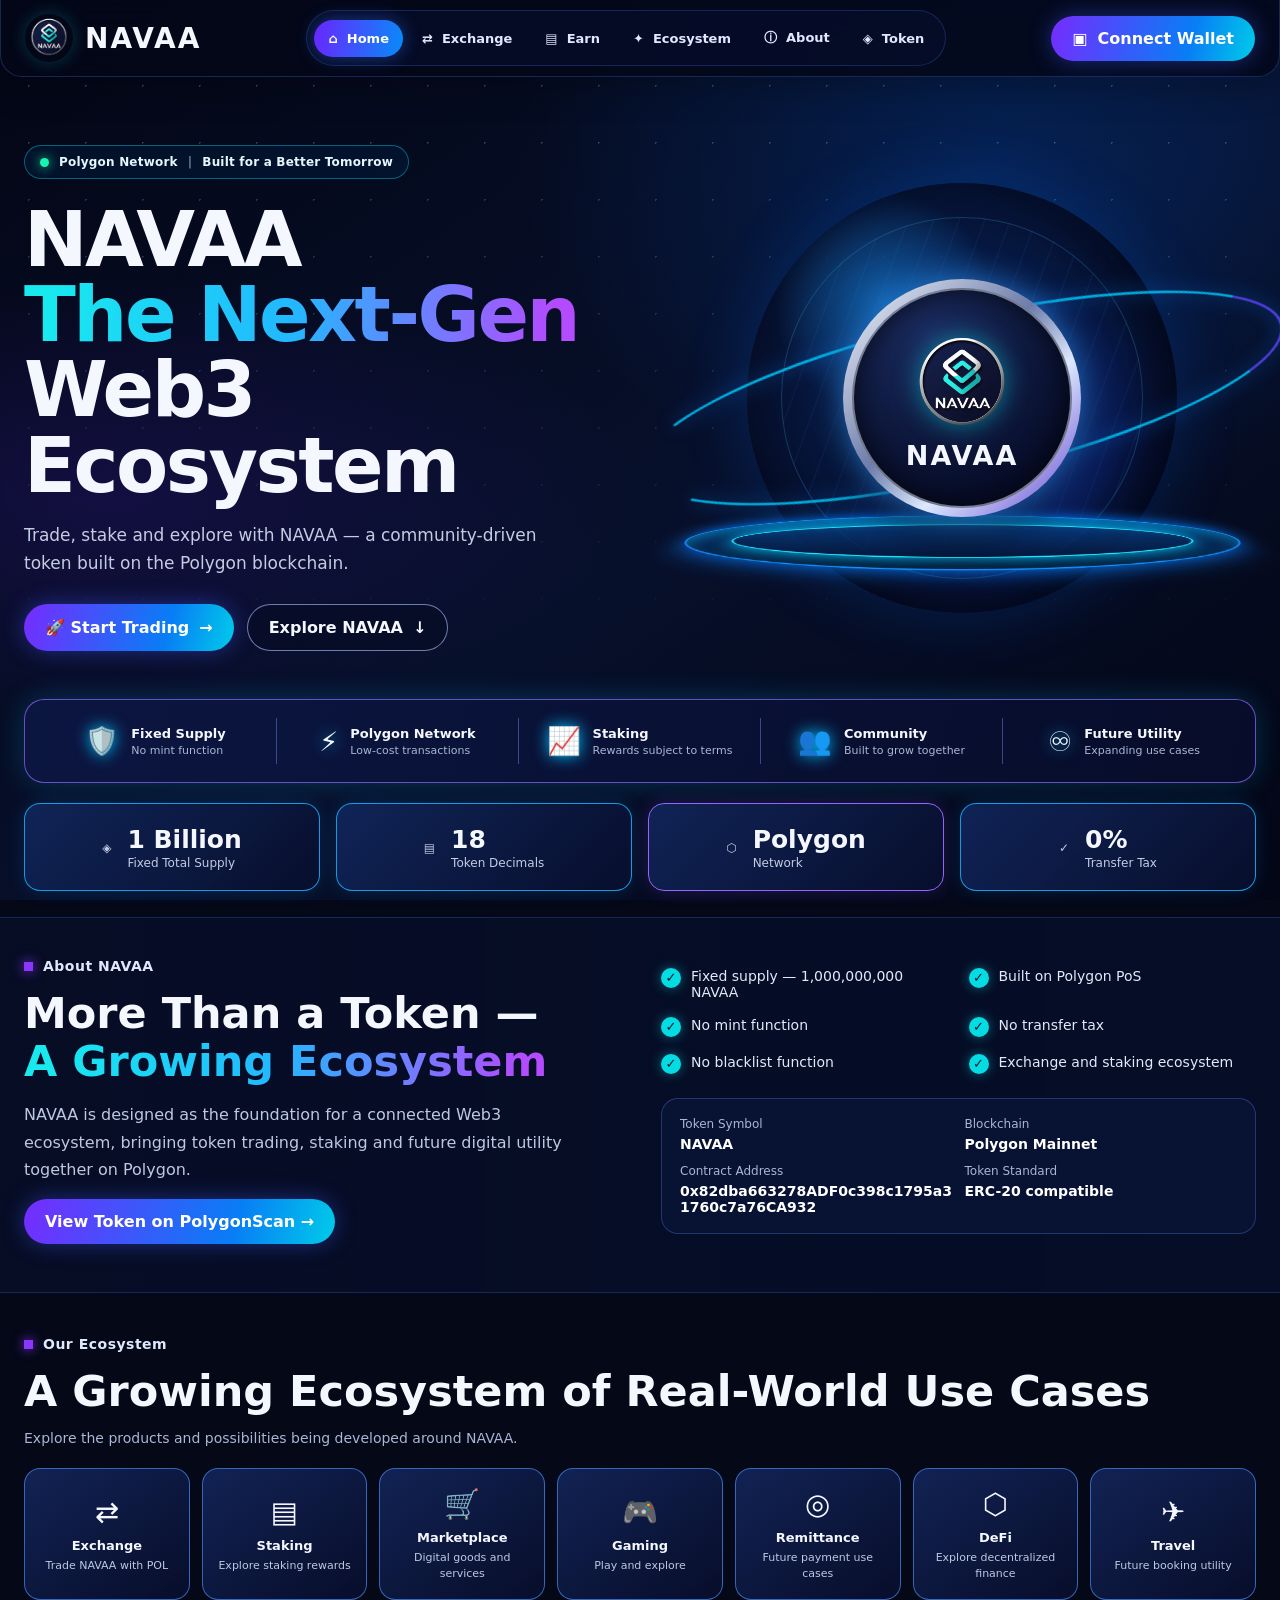
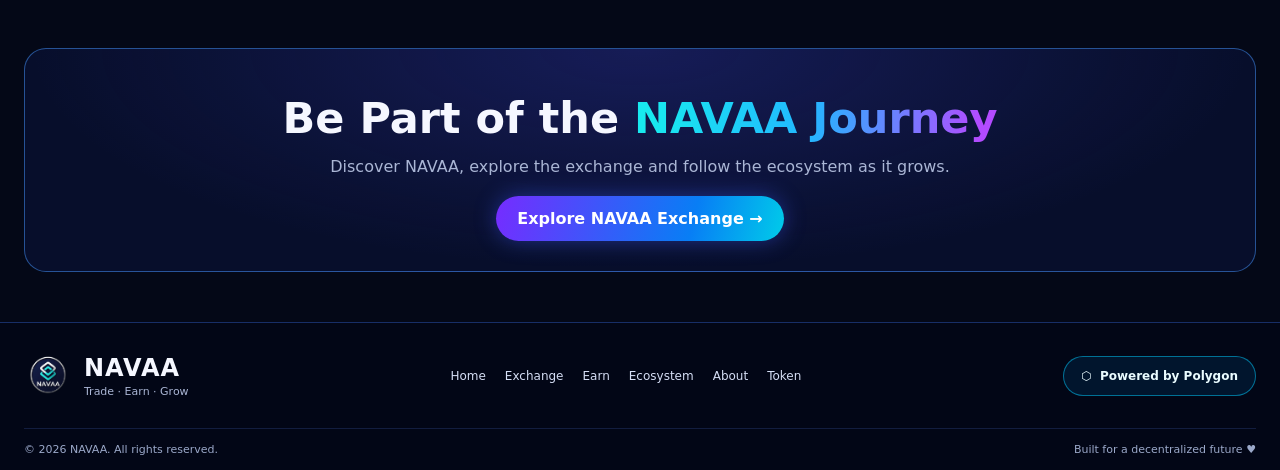
==== index.html @ 4e956c2f "index.html" ====
<!DOCTYPE html>
<html lang="en">
<head>
  <meta charset="UTF-8">
  <meta name="viewport" content="width=device-width, initial-scale=1.0">
  <meta name="theme-color" content="#05091d">
  <meta name="description" content="NAVAA — a community-driven Web3 token ecosystem on Polygon. Explore Exchange, Earn and the NAVAA ecosystem.">
  <title>NAVAA — The Next-Gen Web3 Ecosystem</title>
  <style>
    :root{
      --bg:#040817;--panel:rgba(12,20,54,.78);--panel2:rgba(12,25,65,.72);
      --cyan:#16e9ef;--blue:#168dff;--purple:#8b36ff;--text:#f5f7ff;
      --muted:#aab6d5;--line:rgba(100,139,255,.30);--glow:0 0 28px rgba(0,190,255,.22);
      --max:1240px;
    }
    *{box-sizing:border-box}
    html{scroll-behavior:smooth;scroll-padding-top:90px}
    body{margin:0;background:var(--bg);color:var(--text);font-family:Inter,ui-sans-serif,system-ui,-apple-system,Segoe UI,Roboto,Arial,sans-serif;overflow-x:hidden}
    body:before{content:"";position:fixed;inset:0;z-index:-2;background:
      radial-gradient(ellipse at 78% 18%,rgba(0,107,255,.20),transparent 34%),
      radial-gradient(ellipse at 8% 55%,rgba(102,34,255,.14),transparent 32%),
      linear-gradient(145deg,#030615,#07102b 55%,#030615)}
    body:after{content:"";position:fixed;inset:0;z-index:-1;pointer-events:none;opacity:.32;background-image:radial-gradient(#78cfff 1px,transparent 1px);background-size:57px 57px;mask-image:linear-gradient(to bottom,black,transparent 80%)}
    a{color:inherit;text-decoration:none}
    button{font:inherit}
    .container{width:min(var(--max),calc(100% - 48px));margin:auto}
    .topbar{position:sticky;top:0;z-index:50;background:rgba(4,8,25,.84);backdrop-filter:blur(18px);border:1px solid rgba(87,132,255,.25);border-top:0;border-radius:0 0 22px 22px;box-shadow:0 8px 35px rgba(0,0,0,.25)}
    .nav{height:76px;display:flex;align-items:center;justify-content:space-between;gap:22px}
    .brand{display:flex;align-items:center;gap:12px;flex-shrink:0}
    .brand img{width:48px;height:48px;object-fit:contain;border-radius:50%;box-shadow:0 0 18px rgba(22,233,239,.22)}
    .brand-name{font-size:28px;font-weight:850;letter-spacing:2px}
    .nav-links{display:flex;align-items:center;gap:5px;padding:7px;border:1px solid rgba(77,119,245,.24);border-radius:40px;background:rgba(7,14,43,.72)}
    .nav-links a{font-size:13px;font-weight:650;color:#e1e8ff;padding:11px 14px;border-radius:30px;transition:.2s;white-space:nowrap}
    .nav-links a:hover,.nav-links a.active{background:linear-gradient(100deg,#6a25ff,#078cf8);box-shadow:0 0 18px rgba(48,111,255,.45);color:white}
    .nav-cta,.primary-btn{display:inline-flex;align-items:center;justify-content:center;gap:10px;padding:13px 21px;border:0;border-radius:30px;color:white;font-weight:750;background:linear-gradient(105deg,#762cff,#087ef5 68%,#00cce9);box-shadow:0 0 22px rgba(63,91,255,.42);transition:transform .2s,filter .2s;white-space:nowrap}
    .nav-cta:hover,.primary-btn:hover{transform:translateY(-2px);filter:brightness(1.13)}
    .menu-toggle{display:none;width:44px;height:44px;border:1px solid var(--line);border-radius:13px;background:#101a40;color:white;font-size:23px}
    .hero{position:relative;min-height:580px;display:grid;grid-template-columns:1.03fr .97fr;align-items:center;gap:20px;padding:68px 0 48px}
    .hero-copy{position:relative;z-index:2}
    .eyebrow{display:inline-flex;align-items:center;gap:10px;padding:9px 15px;border:1px solid rgba(0,218,239,.42);border-radius:30px;background:rgba(3,27,57,.55);color:#e4f8ff;font-size:12px;font-weight:700;letter-spacing:.2px}
    .dot{width:9px;height:9px;border-radius:50%;background:#17f5b4;box-shadow:0 0 12px #17f5b4}
    h1{font-size:clamp(44px,6.2vw,76px);line-height:.99;letter-spacing:-2.5px;margin:23px 0 18px;font-weight:900}
    .gradient-text{background:linear-gradient(95deg,#18e9ef 5%,#22b8ff 48%,#b34bff 95%);-webkit-background-clip:text;background-clip:text;color:transparent}
    .hero-copy p{max-width:520px;color:#c4cce2;font-size:17px;line-height:1.65;margin:0 0 27px}
    .hero-actions{display:flex;gap:13px;flex-wrap:wrap}
    .secondary-btn{display:inline-flex;align-items:center;justify-content:center;gap:10px;padding:13px 21px;border:1px solid rgba(173,194,255,.62);border-radius:30px;background:rgba(6,13,35,.6);font-weight:700;transition:.2s}
    .secondary-btn:hover{border-color:var(--cyan);box-shadow:var(--glow)}
    .hero-art{height:470px;position:relative;display:grid;place-items:center;isolation:isolate}
    .planet{position:absolute;width:min(430px,90%);aspect-ratio:1;border-radius:50%;background:
      radial-gradient(circle at 32% 28%,rgba(28,156,255,.65),transparent 26%),
      radial-gradient(circle at 68% 70%,rgba(19,50,153,.95),transparent 48%),
      radial-gradient(circle at 50% 50%,#0b2d73,#07102c 70%);
      box-shadow:inset -28px -22px 65px #020616,0 0 70px rgba(0,111,255,.26);opacity:.82}
    .planet:before{content:"";position:absolute;inset:8%;border-radius:50%;border:1px solid rgba(70,182,255,.28);background:repeating-linear-gradient(110deg,transparent 0 22px,rgba(52,159,255,.08) 23px 24px)}
    .orbit{position:absolute;width:112%;height:34%;border:3px solid rgba(0,205,255,.8);border-left-color:transparent;border-right-color:rgba(95,70,255,.8);border-radius:50%;transform:rotate(-13deg);filter:drop-shadow(0 0 9px #087dff);z-index:1}
    .platform{position:absolute;bottom:43px;width:94%;height:100px;border-radius:50%;background:linear-gradient(180deg,rgba(10,95,190,.65),rgba(4,13,42,.98));border:2px solid #168cff;box-shadow:0 0 28px #087dff,inset 0 8px 22px rgba(0,221,255,.35);transform:perspective(400px) rotateX(57deg);z-index:2}
    .platform:after{content:"";position:absolute;inset:17px 8%;border:2px solid #20e7ff;border-radius:50%;box-shadow:0 0 20px #00cfff}
    .coin-wrap{position:relative;z-index:3;width:238px;aspect-ratio:1;border-radius:50%;display:grid;place-items:center;background:linear-gradient(135deg,#f7fbff,#6d7caa 45%,#dce9ff 65%,#5d3dca);padding:9px;box-shadow:0 0 32px rgba(44,150,255,.72),0 24px 45px rgba(0,0,0,.55);animation:float 5s ease-in-out infinite}
    .coin-inner{width:100%;height:100%;border-radius:50%;display:flex;flex-direction:column;align-items:center;justify-content:center;background:radial-gradient(circle at 35% 20%,#1b2c61,#070d29 75%);border:2px solid rgba(255,255,255,.42);box-shadow:inset 0 0 30px rgba(0,0,0,.65)}
    .coin-inner img{width:116px;height:116px;object-fit:contain;border-radius:50%;filter:drop-shadow(0 0 12px rgba(0,231,239,.5))}
    .coin-inner strong{font-size:27px;letter-spacing:2px;margin-top:-2px}
    @keyframes float{0%,100%{transform:translateY(0)}50%{transform:translateY(-13px)}}
    .feature-strip{display:grid;grid-template-columns:repeat(5,1fr);gap:0;padding:18px 10px;border:1px solid rgba(139,105,255,.72);border-radius:20px;background:linear-gradient(100deg,rgba(12,23,66,.95),rgba(7,13,43,.94));box-shadow:var(--glow)}
    .feature{display:flex;align-items:center;justify-content:center;gap:12px;padding:7px 12px;border-right:1px solid rgba(125,151,255,.42)}
    .feature:last-child{border:0}
    .feature-icon{font-size:27px;filter:drop-shadow(0 0 8px #00bfff)}
    .feature b{display:block;font-size:13px}.feature small{display:block;color:var(--muted);font-size:11px;margin-top:3px}
    .stats{display:grid;grid-template-columns:repeat(4,1fr);gap:16px;padding:20px 0}
    .stat{display:flex;align-items:center;justify-content:center;gap:16px;min-height:88px;border:1px solid rgba(29,175,255,.85);border-radius:16px;background:linear-gradient(135deg,rgba(17,38,91,.92),rgba(8,15,46,.94));box-shadow:0 0 18px rgba(0,145,255,.18)}
    .stat:nth-child(3){border-color:#9565ff;box-shadow:0 0 18px rgba(143,76,255,.2)}
    .stat-icon{font-size:30px}.stat strong{display:block;font-size:25px}.stat span{display:block;color:#c3cce4;font-size:12px;margin-top:2px}
    section{scroll-margin-top:92px}
    .about{margin-top:6px;padding:40px 0 48px;border-top:1px solid rgba(64,120,255,.26);border-bottom:1px solid rgba(64,120,255,.26);background:linear-gradient(90deg,rgba(8,15,43,.72),rgba(8,20,57,.48))}
    .about-grid{display:grid;grid-template-columns:1fr 1fr;gap:42px;align-items:center}
    .section-kicker{font-size:14px;font-weight:800;letter-spacing:.5px;color:#dfe8ff}
    .section-kicker:before{content:"";display:inline-block;width:9px;height:9px;background:var(--purple);margin-right:10px;box-shadow:0 0 12px var(--purple)}
    h2{font-size:clamp(29px,4vw,43px);line-height:1.12;margin:15px 0}
    .about p{color:#bdc8e2;line-height:1.7;max-width:540px}
    .checks{list-style:none;padding:0;margin:0;display:grid;grid-template-columns:1fr 1fr;gap:17px 20px}
    .checks li{font-size:14px;color:#e2e9fb;display:flex;align-items:flex-start;gap:10px}
    .check{flex:none;width:20px;height:20px;border-radius:50%;display:grid;place-items:center;background:#04dce4;color:#00172b;font-weight:900;font-size:13px;box-shadow:0 0 12px rgba(0,222,235,.45)}
    .token-card{margin-top:24px;padding:18px;border:1px solid var(--line);border-radius:17px;background:rgba(12,23,60,.62);display:grid;grid-template-columns:1fr 1fr;gap:12px}
    .token-card div{font-size:12px;color:var(--muted)}.token-card b{display:block;color:#fff;font-size:14px;margin-top:5px;overflow-wrap:anywhere}
    .ecosystem{padding:43px 0 48px}
    .ecosystem-head{margin-bottom:22px}.ecosystem-head p{margin:5px 0 0;color:var(--muted);font-size:14px}
    .eco-grid{display:grid;grid-template-columns:repeat(7,1fr);gap:12px}
    .eco-card{min-height:132px;padding:17px 10px;display:flex;flex-direction:column;align-items:center;justify-content:center;text-align:center;border:1px solid rgba(74,147,255,.65);border-radius:16px;background:linear-gradient(145deg,rgba(20,39,93,.88),rgba(8,14,43,.96));transition:.22s}
    .eco-card:hover{transform:translateY(-5px);border-color:var(--cyan);box-shadow:0 0 22px rgba(0,194,255,.2)}
    .eco-icon{font-size:29px;margin-bottom:9px}.eco-card b{font-size:13px}.eco-card small{font-size:11px;color:#bdc8e2;line-height:1.4;margin-top:5px}
    .cta-band{margin:0 auto 50px;padding:30px;border:1px solid rgba(70,151,255,.5);border-radius:22px;text-align:center;background:radial-gradient(ellipse at 50% 0,rgba(54,57,181,.32),transparent 70%),rgba(9,17,48,.82)}
    .cta-band p{color:var(--muted);margin:0 0 20px}
    footer{border-top:1px solid rgba(65,124,255,.35);background:rgba(3,7,23,.82)}
    .footer-main{min-height:105px;display:flex;align-items:center;justify-content:space-between;gap:24px;padding:20px 0}
    .footer-brand{display:flex;align-items:center;gap:12px}.footer-brand img{width:48px;height:48px;border-radius:50%}.footer-brand strong{font-size:24px;letter-spacing:1px}.footer-brand small{display:block;color:var(--muted);font-size:11px;margin-top:3px}
    .footer-links{display:flex;gap:19px;flex-wrap:wrap;color:#d5def5;font-size:12px}
    .polygon-pill{border:1px solid rgba(0,205,255,.5);border-radius:30px;padding:12px 17px;color:#eafcff;font-size:12px;font-weight:750;background:rgba(0,133,220,.12)}
    .copyright{border-top:1px solid rgba(75,110,210,.22);padding:14px 0;color:#9ba9ca;font-size:11px;display:flex;justify-content:space-between;gap:15px}
    @media(max-width:1050px){
      .nav-links a{padding:10px 9px;font-size:12px}.brand-name{font-size:24px}
      .eco-grid{grid-template-columns:repeat(4,1fr)}
      .feature{gap:8px;padding:6px}.feature b{font-size:12px}
    }
    @media(max-width:800px){
      .container{width:min(100% - 34px,var(--max))}
      .nav{height:68px}.brand img{width:43px;height:43px}.brand-name{font-size:23px}
      .menu-toggle{display:block;margin-left:auto}
      .nav-cta{padding:11px 14px;font-size:12px}
      .nav-links{display:none;position:absolute;top:76px;left:17px;right:17px;padding:10px;border-radius:18px;flex-direction:column;align-items:stretch;background:rgba(5,11,34,.98);box-shadow:0 18px 35px rgba(0,0,0,.5)}
      .nav-links.open{display:flex}.nav-links a{padding:13px 15px}
      .hero{grid-template-columns:1fr;text-align:center;padding:55px 0 30px;gap:0}
      .hero-copy p{margin-left:auto;margin-right:auto}.hero-actions{justify-content:center}
      .hero-art{height:380px;margin-top:5px}.coin-wrap{width:205px}.coin-inner img{width:100px;height:100px}
      .platform{bottom:35px}.feature-strip{grid-template-columns:repeat(2,1fr);gap:8px}
      .feature{border:0;justify-content:flex-start;padding:9px 12px}.feature:last-child{grid-column:1/-1;justify-content:center}
      .stats{grid-template-columns:repeat(2,1fr);gap:11px}.stat{min-height:78px}.stat strong{font-size:22px}
      .about-grid{grid-template-columns:1fr;gap:27px}.checks{gap:14px}
      .footer-main{flex-wrap:wrap}.footer-links{order:3;width:100%;justify-content:center}
    }
    @media(max-width:480px){
      .container{width:calc(100% - 28px)}
      .brand{gap:8px}.brand img{width:39px;height:39px}.brand-name{font-size:20px;letter-spacing:1px}
      .nav{gap:8px}.nav-cta{font-size:0;padding:11px 13px}.nav-cta span{font-size:17px}
      h1{font-size:clamp(40px,12vw,55px);letter-spacing:-1.8px;margin-top:20px}
      .hero-copy p{font-size:15px}.hero-art{height:310px}
      .planet{width:86%}.coin-wrap{width:170px;padding:7px}.coin-inner img{width:83px;height:83px}.coin-inner strong{font-size:21px}
      .platform{height:75px;bottom:28px}
      .feature-strip{padding:12px 7px}.feature-icon{font-size:23px}.feature b{font-size:11px}.feature small{font-size:10px}
      .stats{gap:9px}.stat{gap:9px;min-height:72px;padding:8px}.stat-icon{font-size:23px}.stat strong{font-size:19px}.stat span{font-size:10px}
      .about{padding:32px 0}.checks{grid-template-columns:1fr}
      .token-card{grid-template-columns:1fr}
      .eco-grid{grid-template-columns:repeat(2,1fr);gap:9px}.eco-card{min-height:120px}
      .cta-band{padding:25px 16px;margin-bottom:35px}
      .footer-main{justify-content:center;text-align:center}.footer-brand{justify-content:center;width:100%}
      .footer-links{gap:14px}.polygon-pill{margin:auto}
      .copyright{flex-direction:column;text-align:center;gap:7px}
    }
    @media(prefers-reduced-motion:reduce){*,*:before,*:after{scroll-behavior:auto!important;animation:none!important;transition:none!important}}
  </style>
</head>
<body>
<header class="topbar">
  <div class="container nav">
    <a class="brand" href="#home" aria-label="NAVAA home">
      <img src="[data-uri]" alt="NAVAA logo"><span class="brand-name">NAVAA</span>
    </a>
    <button class="menu-toggle" id="menuToggle" aria-label="Open navigation" aria-expanded="false">☰</button>
    <nav class="nav-links" id="navLinks" aria-label="Main navigation">
      <a class="active" href="#home">⌂ &nbsp;Home</a>
      <a href="https://navaa-world.github.io/Navaa_Exchange/">⇄ &nbsp;Exchange</a>
      <a href="#earn">▤ &nbsp;Earn</a>
      <a href="#ecosystem">✦ &nbsp;Ecosystem</a>
      <a href="#about">ⓘ &nbsp;About</a>
      <a href="#token">◈ &nbsp;Token</a>
    </nav>
    <a class="nav-cta" href="https://navaa-world.github.io/Navaa_Exchange/"><span>▣</span> Connect Wallet</a>
  </div>
</header>

<main>
  <section class="container hero" id="home">
    <div class="hero-copy">
      <div class="eyebrow"><span class="dot"></span> Polygon Network <span style="opacity:.5">|</span> Built for a Better Tomorrow</div>
      <h1>NAVAA<br><span class="gradient-text">The Next-Gen</span><br>Web3 Ecosystem</h1>
      <p>Trade, stake and explore with NAVAA — a community-driven token built on the Polygon blockchain.</p>
      <div class="hero-actions">
        <a class="primary-btn" href="https://navaa-world.github.io/Navaa_Exchange/">🚀 Start Trading <span>→</span></a>
        <a class="secondary-btn" href="#about">Explore NAVAA <span>↓</span></a>
      </div>
    </div>
    <div class="hero-art" aria-label="NAVAA coin illustration">
      <div class="planet"></div><div class="orbit"></div>
      <div class="coin-wrap"><div class="coin-inner"><img src="[data-uri]" alt=""><strong>NAVAA</strong></div></div>
      <div class="platform"></div>
    </div>
  </section>

  <div class="container">
    <div class="feature-strip">
      <div class="feature"><span class="feature-icon">🛡️</span><div><b>Fixed Supply</b><small>No mint function</small></div></div>
      <div class="feature"><span class="feature-icon">⚡</span><div><b>Polygon Network</b><small>Low-cost transactions</small></div></div>
      <div class="feature"><span class="feature-icon">📈</span><div><b>Staking</b><small>Rewards subject to terms</small></div></div>
      <div class="feature"><span class="feature-icon">👥</span><div><b>Community</b><small>Built to grow together</small></div></div>
      <div class="feature"><span class="feature-icon">♾️</span><div><b>Future Utility</b><small>Expanding use cases</small></div></div>
    </div>
    <div class="stats" id="token">
      <div class="stat"><span class="stat-icon">◈</span><div><strong>1 Billion</strong><span>Fixed Total Supply</span></div></div>
      <div class="stat"><span class="stat-icon">▤</span><div><strong>18</strong><span>Token Decimals</span></div></div>
      <div class="stat"><span class="stat-icon">⬡</span><div><strong>Polygon</strong><span>Network</span></div></div>
      <div class="stat"><span class="stat-icon">✓</span><div><strong>0%</strong><span>Transfer Tax</span></div></div>
    </div>
  </div>

  <section class="about" id="about">
    <div class="container about-grid">
      <div>
        <div class="section-kicker">About NAVAA</div>
        <h2>More Than a Token —<br><span class="gradient-text">A Growing Ecosystem</span></h2>
        <p>NAVAA is designed as the foundation for a connected Web3 ecosystem, bringing token trading, staking and future digital utility together on Polygon.</p>
        <a class="primary-btn" href="https://polygonscan.com/token/0x82dba663278ADF0c398c1795a31760c7a76CA932">View Token on PolygonScan →</a>
      </div>
      <div>
        <ul class="checks">
          <li><span class="check">✓</span> Fixed supply — 1,000,000,000 NAVAA</li>
          <li><span class="check">✓</span> Built on Polygon PoS</li>
          <li><span class="check">✓</span> No mint function</li>
          <li><span class="check">✓</span> No transfer tax</li>
          <li><span class="check">✓</span> No blacklist function</li>
          <li><span class="check">✓</span> Exchange and staking ecosystem</li>
        </ul>
        <div class="token-card">
          <div>Token Symbol<b>NAVAA</b></div>
          <div>Blockchain<b>Polygon Mainnet</b></div>
          <div>Contract Address<b>0x82dba663278ADF0c398c1795a31760c7a76CA932</b></div>
          <div>Token Standard<b>ERC-20 compatible</b></div>
        </div>
      </div>
    </div>
  </section>

  <section class="container ecosystem" id="ecosystem">
    <div class="ecosystem-head"><div class="section-kicker">Our Ecosystem</div><h2>A Growing Ecosystem of Real-World Use Cases</h2><p>Explore the products and possibilities being developed around NAVAA.</p></div>
    <div class="eco-grid">
      <a class="eco-card" href="https://navaa-world.github.io/Navaa_Exchange/"><span class="eco-icon">⇄</span><b>Exchange</b><small>Trade NAVAA with POL</small></a>
      <a class="eco-card" id="earn" href="https://navaa-world.github.io/Navaa_Exchange/"><span class="eco-icon">▤</span><b>Staking</b><small>Explore staking rewards</small></a>
      <div class="eco-card"><span class="eco-icon">🛒</span><b>Marketplace</b><small>Digital goods and services</small></div>
      <div class="eco-card"><span class="eco-icon">🎮</span><b>Gaming</b><small>Play and explore</small></div>
      <div class="eco-card"><span class="eco-icon">◎</span><b>Remittance</b><small>Future payment use cases</small></div>
      <div class="eco-card"><span class="eco-icon">⬡</span><b>DeFi</b><small>Explore decentralized finance</small></div>
      <div class="eco-card"><span class="eco-icon">✈</span><b>Travel</b><small>Future booking utility</small></div>
    </div>
  </section>

  <section class="container cta-band">
    <h2>Be Part of the <span class="gradient-text">NAVAA Journey</span></h2>
    <p>Discover NAVAA, explore the exchange and follow the ecosystem as it grows.</p>
    <a class="primary-btn" href="https://navaa-world.github.io/Navaa_Exchange/">Explore NAVAA Exchange →</a>
  </section>
</main>

<footer>
  <div class="container footer-main">
    <a class="footer-brand" href="#home"><img src="[data-uri]" alt="NAVAA"><span><strong>NAVAA</strong><small>Trade · Earn · Grow</small></span></a>
    <nav class="footer-links" aria-label="Footer navigation">
      <a href="#home">Home</a><a href="https://navaa-world.github.io/Navaa_Exchange/">Exchange</a><a href="#earn">Earn</a><a href="#ecosystem">Ecosystem</a><a href="#about">About</a><a href="#token">Token</a>
    </nav>
    <div class="polygon-pill">⬡ &nbsp;Powered by Polygon</div>
  </div>
  <div class="container copyright"><span>© 2026 NAVAA. All rights reserved.</span><span>Built for a decentralized future ♥</span></div>
</footer>
<script>
  const toggle = document.getElementById('menuToggle');
  const links = document.getElementById('navLinks');
  toggle.addEventListener('click', () => {
    const open = links.classList.toggle('open');
    toggle.setAttribute('aria-expanded', String(open));
    toggle.setAttribute('aria-label', open ? 'Close navigation' : 'Open navigation');
    toggle.textContent = open ? '✕' : '☰';
  });
  links.querySelectorAll('a').forEach(link => link.addEventListener('click', () => {
    links.classList.remove('open');
    toggle.setAttribute('aria-expanded','false');
    toggle.setAttribute('aria-label','Open navigation');
    toggle.textContent='☰';
  }));
</script>
</body>
</html>
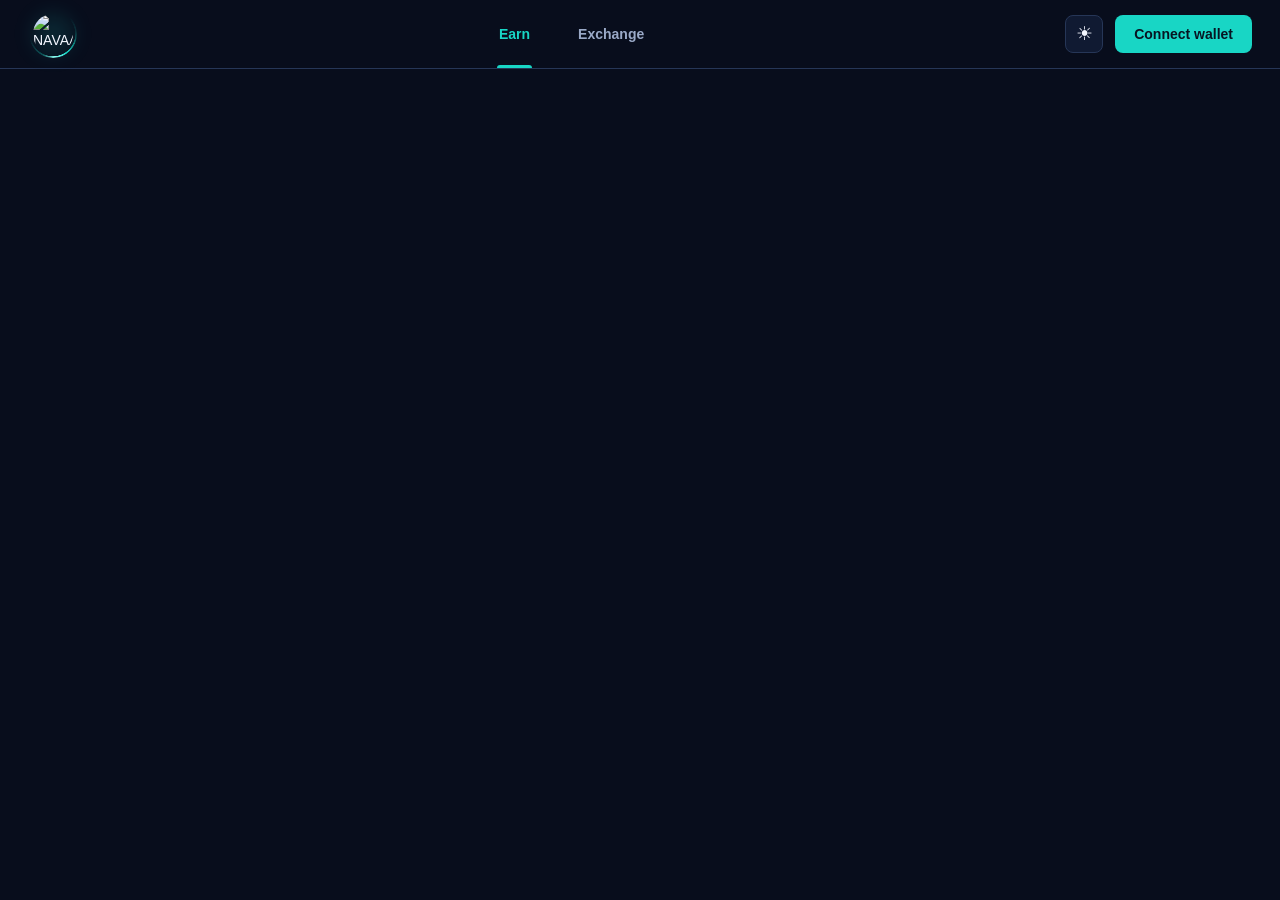
==== commit 0dfd2a4c: "index.html" ====
--- a/index.html
+++ b/index.html
@@ -1,267 +1,839 @@
-<!DOCTYPE html>
+<!doctype html>
 <html lang="en">
 <head>
-  <meta charset="UTF-8">
-  <meta name="viewport" content="width=device-width, initial-scale=1.0">
-  <meta name="theme-color" content="#05091d">
-  <meta name="description" content="NAVAA — a community-driven Web3 token ecosystem on Polygon. Explore Exchange, Earn and the NAVAA ecosystem.">
-  <title>NAVAA — The Next-Gen Web3 Ecosystem</title>
-  <style>
-    :root{
-      --bg:#040817;--panel:rgba(12,20,54,.78);--panel2:rgba(12,25,65,.72);
-      --cyan:#16e9ef;--blue:#168dff;--purple:#8b36ff;--text:#f5f7ff;
-      --muted:#aab6d5;--line:rgba(100,139,255,.30);--glow:0 0 28px rgba(0,190,255,.22);
-      --max:1240px;
-    }
-    *{box-sizing:border-box}
-    html{scroll-behavior:smooth;scroll-padding-top:90px}
-    body{margin:0;background:var(--bg);color:var(--text);font-family:Inter,ui-sans-serif,system-ui,-apple-system,Segoe UI,Roboto,Arial,sans-serif;overflow-x:hidden}
-    body:before{content:"";position:fixed;inset:0;z-index:-2;background:
-      radial-gradient(ellipse at 78% 18%,rgba(0,107,255,.20),transparent 34%),
-      radial-gradient(ellipse at 8% 55%,rgba(102,34,255,.14),transparent 32%),
-      linear-gradient(145deg,#030615,#07102b 55%,#030615)}
-    body:after{content:"";position:fixed;inset:0;z-index:-1;pointer-events:none;opacity:.32;background-image:radial-gradient(#78cfff 1px,transparent 1px);background-size:57px 57px;mask-image:linear-gradient(to bottom,black,transparent 80%)}
-    a{color:inherit;text-decoration:none}
-    button{font:inherit}
-    .container{width:min(var(--max),calc(100% - 48px));margin:auto}
-    .topbar{position:sticky;top:0;z-index:50;background:rgba(4,8,25,.84);backdrop-filter:blur(18px);border:1px solid rgba(87,132,255,.25);border-top:0;border-radius:0 0 22px 22px;box-shadow:0 8px 35px rgba(0,0,0,.25)}
-    .nav{height:76px;display:flex;align-items:center;justify-content:space-between;gap:22px}
-    .brand{display:flex;align-items:center;gap:12px;flex-shrink:0}
-    .brand img{width:48px;height:48px;object-fit:contain;border-radius:50%;box-shadow:0 0 18px rgba(22,233,239,.22)}
-    .brand-name{font-size:28px;font-weight:850;letter-spacing:2px}
-    .nav-links{display:flex;align-items:center;gap:5px;padding:7px;border:1px solid rgba(77,119,245,.24);border-radius:40px;background:rgba(7,14,43,.72)}
-    .nav-links a{font-size:13px;font-weight:650;color:#e1e8ff;padding:11px 14px;border-radius:30px;transition:.2s;white-space:nowrap}
-    .nav-links a:hover,.nav-links a.active{background:linear-gradient(100deg,#6a25ff,#078cf8);box-shadow:0 0 18px rgba(48,111,255,.45);color:white}
-    .nav-cta,.primary-btn{display:inline-flex;align-items:center;justify-content:center;gap:10px;padding:13px 21px;border:0;border-radius:30px;color:white;font-weight:750;background:linear-gradient(105deg,#762cff,#087ef5 68%,#00cce9);box-shadow:0 0 22px rgba(63,91,255,.42);transition:transform .2s,filter .2s;white-space:nowrap}
-    .nav-cta:hover,.primary-btn:hover{transform:translateY(-2px);filter:brightness(1.13)}
-    .menu-toggle{display:none;width:44px;height:44px;border:1px solid var(--line);border-radius:13px;background:#101a40;color:white;font-size:23px}
-    .hero{position:relative;min-height:580px;display:grid;grid-template-columns:1.03fr .97fr;align-items:center;gap:20px;padding:68px 0 48px}
-    .hero-copy{position:relative;z-index:2}
-    .eyebrow{display:inline-flex;align-items:center;gap:10px;padding:9px 15px;border:1px solid rgba(0,218,239,.42);border-radius:30px;background:rgba(3,27,57,.55);color:#e4f8ff;font-size:12px;font-weight:700;letter-spacing:.2px}
-    .dot{width:9px;height:9px;border-radius:50%;background:#17f5b4;box-shadow:0 0 12px #17f5b4}
-    h1{font-size:clamp(44px,6.2vw,76px);line-height:.99;letter-spacing:-2.5px;margin:23px 0 18px;font-weight:900}
-    .gradient-text{background:linear-gradient(95deg,#18e9ef 5%,#22b8ff 48%,#b34bff 95%);-webkit-background-clip:text;background-clip:text;color:transparent}
-    .hero-copy p{max-width:520px;color:#c4cce2;font-size:17px;line-height:1.65;margin:0 0 27px}
-    .hero-actions{display:flex;gap:13px;flex-wrap:wrap}
-    .secondary-btn{display:inline-flex;align-items:center;justify-content:center;gap:10px;padding:13px 21px;border:1px solid rgba(173,194,255,.62);border-radius:30px;background:rgba(6,13,35,.6);font-weight:700;transition:.2s}
-    .secondary-btn:hover{border-color:var(--cyan);box-shadow:var(--glow)}
-    .hero-art{height:470px;position:relative;display:grid;place-items:center;isolation:isolate}
-    .planet{position:absolute;width:min(430px,90%);aspect-ratio:1;border-radius:50%;background:
-      radial-gradient(circle at 32% 28%,rgba(28,156,255,.65),transparent 26%),
-      radial-gradient(circle at 68% 70%,rgba(19,50,153,.95),transparent 48%),
-      radial-gradient(circle at 50% 50%,#0b2d73,#07102c 70%);
-      box-shadow:inset -28px -22px 65px #020616,0 0 70px rgba(0,111,255,.26);opacity:.82}
-    .planet:before{content:"";position:absolute;inset:8%;border-radius:50%;border:1px solid rgba(70,182,255,.28);background:repeating-linear-gradient(110deg,transparent 0 22px,rgba(52,159,255,.08) 23px 24px)}
-    .orbit{position:absolute;width:112%;height:34%;border:3px solid rgba(0,205,255,.8);border-left-color:transparent;border-right-color:rgba(95,70,255,.8);border-radius:50%;transform:rotate(-13deg);filter:drop-shadow(0 0 9px #087dff);z-index:1}
-    .platform{position:absolute;bottom:43px;width:94%;height:100px;border-radius:50%;background:linear-gradient(180deg,rgba(10,95,190,.65),rgba(4,13,42,.98));border:2px solid #168cff;box-shadow:0 0 28px #087dff,inset 0 8px 22px rgba(0,221,255,.35);transform:perspective(400px) rotateX(57deg);z-index:2}
-    .platform:after{content:"";position:absolute;inset:17px 8%;border:2px solid #20e7ff;border-radius:50%;box-shadow:0 0 20px #00cfff}
-    .coin-wrap{position:relative;z-index:3;width:238px;aspect-ratio:1;border-radius:50%;display:grid;place-items:center;background:linear-gradient(135deg,#f7fbff,#6d7caa 45%,#dce9ff 65%,#5d3dca);padding:9px;box-shadow:0 0 32px rgba(44,150,255,.72),0 24px 45px rgba(0,0,0,.55);animation:float 5s ease-in-out infinite}
-    .coin-inner{width:100%;height:100%;border-radius:50%;display:flex;flex-direction:column;align-items:center;justify-content:center;background:radial-gradient(circle at 35% 20%,#1b2c61,#070d29 75%);border:2px solid rgba(255,255,255,.42);box-shadow:inset 0 0 30px rgba(0,0,0,.65)}
-    .coin-inner img{width:116px;height:116px;object-fit:contain;border-radius:50%;filter:drop-shadow(0 0 12px rgba(0,231,239,.5))}
-    .coin-inner strong{font-size:27px;letter-spacing:2px;margin-top:-2px}
-    @keyframes float{0%,100%{transform:translateY(0)}50%{transform:translateY(-13px)}}
-    .feature-strip{display:grid;grid-template-columns:repeat(5,1fr);gap:0;padding:18px 10px;border:1px solid rgba(139,105,255,.72);border-radius:20px;background:linear-gradient(100deg,rgba(12,23,66,.95),rgba(7,13,43,.94));box-shadow:var(--glow)}
-    .feature{display:flex;align-items:center;justify-content:center;gap:12px;padding:7px 12px;border-right:1px solid rgba(125,151,255,.42)}
-    .feature:last-child{border:0}
-    .feature-icon{font-size:27px;filter:drop-shadow(0 0 8px #00bfff)}
-    .feature b{display:block;font-size:13px}.feature small{display:block;color:var(--muted);font-size:11px;margin-top:3px}
-    .stats{display:grid;grid-template-columns:repeat(4,1fr);gap:16px;padding:20px 0}
-    .stat{display:flex;align-items:center;justify-content:center;gap:16px;min-height:88px;border:1px solid rgba(29,175,255,.85);border-radius:16px;background:linear-gradient(135deg,rgba(17,38,91,.92),rgba(8,15,46,.94));box-shadow:0 0 18px rgba(0,145,255,.18)}
-    .stat:nth-child(3){border-color:#9565ff;box-shadow:0 0 18px rgba(143,76,255,.2)}
-    .stat-icon{font-size:30px}.stat strong{display:block;font-size:25px}.stat span{display:block;color:#c3cce4;font-size:12px;margin-top:2px}
-    section{scroll-margin-top:92px}
-    .about{margin-top:6px;padding:40px 0 48px;border-top:1px solid rgba(64,120,255,.26);border-bottom:1px solid rgba(64,120,255,.26);background:linear-gradient(90deg,rgba(8,15,43,.72),rgba(8,20,57,.48))}
-    .about-grid{display:grid;grid-template-columns:1fr 1fr;gap:42px;align-items:center}
-    .section-kicker{font-size:14px;font-weight:800;letter-spacing:.5px;color:#dfe8ff}
-    .section-kicker:before{content:"";display:inline-block;width:9px;height:9px;background:var(--purple);margin-right:10px;box-shadow:0 0 12px var(--purple)}
-    h2{font-size:clamp(29px,4vw,43px);line-height:1.12;margin:15px 0}
-    .about p{color:#bdc8e2;line-height:1.7;max-width:540px}
-    .checks{list-style:none;padding:0;margin:0;display:grid;grid-template-columns:1fr 1fr;gap:17px 20px}
-    .checks li{font-size:14px;color:#e2e9fb;display:flex;align-items:flex-start;gap:10px}
-    .check{flex:none;width:20px;height:20px;border-radius:50%;display:grid;place-items:center;background:#04dce4;color:#00172b;font-weight:900;font-size:13px;box-shadow:0 0 12px rgba(0,222,235,.45)}
-    .token-card{margin-top:24px;padding:18px;border:1px solid var(--line);border-radius:17px;background:rgba(12,23,60,.62);display:grid;grid-template-columns:1fr 1fr;gap:12px}
-    .token-card div{font-size:12px;color:var(--muted)}.token-card b{display:block;color:#fff;font-size:14px;margin-top:5px;overflow-wrap:anywhere}
-    .ecosystem{padding:43px 0 48px}
-    .ecosystem-head{margin-bottom:22px}.ecosystem-head p{margin:5px 0 0;color:var(--muted);font-size:14px}
-    .eco-grid{display:grid;grid-template-columns:repeat(7,1fr);gap:12px}
-    .eco-card{min-height:132px;padding:17px 10px;display:flex;flex-direction:column;align-items:center;justify-content:center;text-align:center;border:1px solid rgba(74,147,255,.65);border-radius:16px;background:linear-gradient(145deg,rgba(20,39,93,.88),rgba(8,14,43,.96));transition:.22s}
-    .eco-card:hover{transform:translateY(-5px);border-color:var(--cyan);box-shadow:0 0 22px rgba(0,194,255,.2)}
-    .eco-icon{font-size:29px;margin-bottom:9px}.eco-card b{font-size:13px}.eco-card small{font-size:11px;color:#bdc8e2;line-height:1.4;margin-top:5px}
-    .cta-band{margin:0 auto 50px;padding:30px;border:1px solid rgba(70,151,255,.5);border-radius:22px;text-align:center;background:radial-gradient(ellipse at 50% 0,rgba(54,57,181,.32),transparent 70%),rgba(9,17,48,.82)}
-    .cta-band p{color:var(--muted);margin:0 0 20px}
-    footer{border-top:1px solid rgba(65,124,255,.35);background:rgba(3,7,23,.82)}
-    .footer-main{min-height:105px;display:flex;align-items:center;justify-content:space-between;gap:24px;padding:20px 0}
-    .footer-brand{display:flex;align-items:center;gap:12px}.footer-brand img{width:48px;height:48px;border-radius:50%}.footer-brand strong{font-size:24px;letter-spacing:1px}.footer-brand small{display:block;color:var(--muted);font-size:11px;margin-top:3px}
-    .footer-links{display:flex;gap:19px;flex-wrap:wrap;color:#d5def5;font-size:12px}
-    .polygon-pill{border:1px solid rgba(0,205,255,.5);border-radius:30px;padding:12px 17px;color:#eafcff;font-size:12px;font-weight:750;background:rgba(0,133,220,.12)}
-    .copyright{border-top:1px solid rgba(75,110,210,.22);padding:14px 0;color:#9ba9ca;font-size:11px;display:flex;justify-content:space-between;gap:15px}
-    @media(max-width:1050px){
-      .nav-links a{padding:10px 9px;font-size:12px}.brand-name{font-size:24px}
-      .eco-grid{grid-template-columns:repeat(4,1fr)}
-      .feature{gap:8px;padding:6px}.feature b{font-size:12px}
-    }
-    @media(max-width:800px){
-      .container{width:min(100% - 34px,var(--max))}
-      .nav{height:68px}.brand img{width:43px;height:43px}.brand-name{font-size:23px}
-      .menu-toggle{display:block;margin-left:auto}
-      .nav-cta{padding:11px 14px;font-size:12px}
-      .nav-links{display:none;position:absolute;top:76px;left:17px;right:17px;padding:10px;border-radius:18px;flex-direction:column;align-items:stretch;background:rgba(5,11,34,.98);box-shadow:0 18px 35px rgba(0,0,0,.5)}
-      .nav-links.open{display:flex}.nav-links a{padding:13px 15px}
-      .hero{grid-template-columns:1fr;text-align:center;padding:55px 0 30px;gap:0}
-      .hero-copy p{margin-left:auto;margin-right:auto}.hero-actions{justify-content:center}
-      .hero-art{height:380px;margin-top:5px}.coin-wrap{width:205px}.coin-inner img{width:100px;height:100px}
-      .platform{bottom:35px}.feature-strip{grid-template-columns:repeat(2,1fr);gap:8px}
-      .feature{border:0;justify-content:flex-start;padding:9px 12px}.feature:last-child{grid-column:1/-1;justify-content:center}
-      .stats{grid-template-columns:repeat(2,1fr);gap:11px}.stat{min-height:78px}.stat strong{font-size:22px}
-      .about-grid{grid-template-columns:1fr;gap:27px}.checks{gap:14px}
-      .footer-main{flex-wrap:wrap}.footer-links{order:3;width:100%;justify-content:center}
-    }
-    @media(max-width:480px){
-      .container{width:calc(100% - 28px)}
-      .brand{gap:8px}.brand img{width:39px;height:39px}.brand-name{font-size:20px;letter-spacing:1px}
-      .nav{gap:8px}.nav-cta{font-size:0;padding:11px 13px}.nav-cta span{font-size:17px}
-      h1{font-size:clamp(40px,12vw,55px);letter-spacing:-1.8px;margin-top:20px}
-      .hero-copy p{font-size:15px}.hero-art{height:310px}
-      .planet{width:86%}.coin-wrap{width:170px;padding:7px}.coin-inner img{width:83px;height:83px}.coin-inner strong{font-size:21px}
-      .platform{height:75px;bottom:28px}
-      .feature-strip{padding:12px 7px}.feature-icon{font-size:23px}.feature b{font-size:11px}.feature small{font-size:10px}
-      .stats{gap:9px}.stat{gap:9px;min-height:72px;padding:8px}.stat-icon{font-size:23px}.stat strong{font-size:19px}.stat span{font-size:10px}
-      .about{padding:32px 0}.checks{grid-template-columns:1fr}
-      .token-card{grid-template-columns:1fr}
-      .eco-grid{grid-template-columns:repeat(2,1fr);gap:9px}.eco-card{min-height:120px}
-      .cta-band{padding:25px 16px;margin-bottom:35px}
-      .footer-main{justify-content:center;text-align:center}.footer-brand{justify-content:center;width:100%}
-      .footer-links{gap:14px}.polygon-pill{margin:auto}
-      .copyright{flex-direction:column;text-align:center;gap:7px}
-    }
-    @media(prefers-reduced-motion:reduce){*,*:before,*:after{scroll-behavior:auto!important;animation:none!important;transition:none!important}}
-  </style>
+<meta charset="utf-8">
+<meta name="viewport" content="width=device-width,initial-scale=1">
+<!--<meta name="theme-color" content="#111827">-->
+  <meta name="theme-color" content="#080D1C">
+<title>NAVAA</title>
+<script src="https://cdn.jsdelivr.net/npm/ethers@6.13.5/dist/ethers.umd.min.js"></script>
+  
+<style>
+  
+/* ==========================================
+   NAVAA EXCHANGE — PREMIUM DESIGN SYSTEM
+   BINANCE INSPIRED | RESPONSIVE
+========================================== */
+  
+:root {
+  color-scheme: dark;
+
+  --bg: #080D1C;
+  --surface: #101A32;
+  --surface2: #172443;
+  --surface3: #223354;
+
+  --line: #263657;
+
+  --text: #F4F7FF;
+  --muted: #9AA9C7;
+
+  --accent: #18D6C5;
+  --accent-hover: #32E6D5;
+  --accent-text: #071522;
+
+  --green: #0ecb81;
+  --red: #f6465d;
+
+  --header-bg: #080D1C;
+
+  --radius: 8px;
+  --header-height: 68px;
+
+  --transition: 0.25s ease;
+}
+  
+/* ==========================================
+   LIGHT THEME
+========================================== */
+
+  
+[data-theme="light"] {
+  color-scheme: light;
+
+  --bg: #F5F8FC;
+  --surface: #FFFFFF;
+  --surface2: #EDF3F8;
+  --surface3: #E3ECF3;
+
+  --line: #DCE5EF;
+
+  --text: #14213A;
+  --muted: #65758B;
+
+  --accent: #0FBFB2;
+  --accent-hover: #0AA99E;
+  --accent-text: #061A24;
+
+  --green: #0ecb81;
+  --red: #f6465d;
+
+  --header-bg: #FFFFFF;
+}
+
+
+/* ==========================================
+   RESET
+========================================== */
+
+* {
+  box-sizing: border-box;
+  margin: 0;
+  padding: 0;
+}
+
+html {
+  scroll-behavior: smooth;
+}
+
+body {
+  min-height: 100vh;
+
+  background: var(--bg);
+  color: var(--text);
+
+  font-family:
+    Inter,
+    -apple-system,
+    BlinkMacSystemFont,
+    "Segoe UI",
+    Roboto,
+    Arial,
+    sans-serif;
+
+  font-size: 14px;
+  line-height: 1.5;
+
+  transition:
+    background 0.25s ease,
+    color 0.25s ease;
+}
+
+button,
+input,
+select {
+  font: inherit;
+}
+
+button {
+  cursor: pointer;
+  -webkit-tap-highlight-color: transparent;
+}
+
+main {
+  width: 100%;
+  max-width: 100%;
+  min-height: 100vh;
+  margin: 0 auto;
+  padding: 0 0 56px;
+}
+
+/* ==========================================
+   NAVIGATION HEADER
+========================================== */
+
+.top {
+  width: 100%;
+  min-height: var(--header-height);
+
+  display: flex;
+  align-items: center;
+  justify-content: space-between;
+
+  gap: 24px;
+  padding: 0 28px;
+
+  background: var(--header-bg);
+
+  border-bottom: 1px solid var(--line);
+
+  position: sticky;
+  top: 0;
+  z-index: 1000;
+
+  transition:
+    background 0.25s ease,
+    border-color 0.25s ease,
+    box-shadow 0.25s ease;
+}
+
+/* ==========================================
+   NAVAA BRAND LOGO
+========================================== */
+
+/*.brand {
+  display: flex;
+  align-items: center;
+  justify-content: flex-start;
+
+  flex: 0 0 auto;
+  min-width: 0;
+}
+
+.brand-logo {
+  width: 42px;
+  height: 42px;
+
+  display: block;
+
+  object-fit: contain;
+  object-position: center;
+
+  flex-shrink: 0;
+
+  border-radius: 50%;
+
+  cursor: pointer;
+
+  transition:
+    transform 0.3s ease,
+    filter 0.3s ease;
+}
+  .brand-logo:hover {
+  transform: scale(1.07);
+  filter: drop-shadow(0 0 7px rgba(240,185,11,0.25));
+}
+
+  
+.brand-logo:active {
+  transform: scale(0.96);
+} */
+
+  
+/* ==========================================
+   NAVAA — PREMIUM ANIMATED BRAND VFX
+========================================== */
+
+.brand {
+  position: relative;
+
+  width: 50px;
+  height: 50px;
+
+  display: flex;
+  align-items: center;
+  justify-content: center;
+
+  flex: 0 0 50px;
+
+  isolation: isolate;
+  cursor: pointer;
+
+  -webkit-tap-highlight-color: transparent;
+}
+
+/* ROTATING ENERGY RING */
+
+.brand::before {
+  content: "";
+
+  position: absolute;
+  inset: 1px;
+
+  border-radius: 50%;
+
+  background: conic-gradient(
+    from 0deg,
+    transparent 0deg,
+    transparent 45deg,
+    rgba(24,214,197,0.18) 90deg,
+    #18D6C5 145deg,
+    #8FFFF4 175deg,
+    rgba(24,214,197,0.35) 205deg,
+    transparent 260deg,
+    transparent 360deg
+  );
+
+  -webkit-mask:
+    radial-gradient(
+      farthest-side,
+      transparent calc(100% - 2px),
+      #000 calc(100% - 1.5px)
+    );
+
+  mask:
+    radial-gradient(
+      farthest-side,
+      transparent calc(100% - 2px),
+      #000 calc(100% - 1.5px)
+    );
+
+  animation: navaaOrbit 4s linear infinite;
+
+  z-index: 0;
+}
+
+/* SOFT NEON PULSE */
+
+.brand::after {
+  content: "";
+
+  position: absolute;
+  inset: 5px;
+
+  border-radius: 50%;
+
+  background: rgba(24,214,197,0.13);
+
+  filter: blur(10px);
+
+  animation: navaaPulse 3s ease-in-out infinite;
+
+  z-index: -1;
+}
+
+/* OFFICIAL TOKEN IMAGE */
+
+.brand-logo {
+  position: relative;
+  z-index: 1;
+
+  width: 40px;
+  height: 40px;
+
+  display: block;
+
+  object-fit: contain;
+  object-position: center;
+
+  flex-shrink: 0;
+
+  border-radius: 50%;
+
+  animation: navaaFloat 4s ease-in-out infinite;
+
+  transition:
+    transform 0.35s cubic-bezier(.2,.8,.2,1),
+    filter 0.35s ease;
+}
+
+/* CONTINUOUS ROTATION */
+
+@keyframes navaaOrbit {
+  from {
+    transform: rotate(0deg);
+  }
+
+  to {
+    transform: rotate(360deg);
+  }
+}
+
+/* BREATHING LIGHT */
+
+@keyframes navaaPulse {
+  0%, 100% {
+    opacity: 0.35;
+    transform: scale(0.88);
+  }
+
+  50% {
+    opacity: 0.85;
+    transform: scale(1.12);
+  }
+}
+
+/* GENTLE FLOATING LOGO */
+
+@keyframes navaaFloat {
+  0%, 100% {
+    transform: translateY(0);
+  }
+
+  50% {
+    transform: translateY(-2px);
+  }
+}
+
+/* DESKTOP HOVER */
+
+.brand:hover .brand-logo {
+  transform: scale(1.09);
+
+  filter:
+    drop-shadow(0 0 5px rgba(24,214,197,0.65))
+    drop-shadow(0 0 12px rgba(24,214,197,0.35));
+}
+
+/* TOUCH FEEDBACK */
+
+.brand:active .brand-logo {
+  transform: scale(0.91);
+
+  filter:
+    drop-shadow(0 0 9px rgba(24,214,197,0.7));
+}
+
+/* MOBILE BRAND SIZE */
+
+@media (max-width: 850px) {
+  .brand {
+    width: 46px;
+    height: 46px;
+    flex-basis: 46px;
+  }
+
+  .brand-logo {
+    width: 36px;
+    height: 36px;
+  }
+}
+
+@media (max-width: 380px) {
+  .brand {
+    width: 40px;
+    height: 40px;
+    flex-basis: 40px;
+  }
+
+  .brand-logo {
+    width: 32px;
+    height: 32px;
+  }
+}
+
+
+/* ==========================================
+   CENTER NAVIGATION
+========================================== */
+
+.main-nav {
+  display: flex;
+  align-items: center;
+  justify-content: center;
+
+  gap: 8px;
+
+  flex: 1 1 auto;
+  min-width: 0;
+}
+
+.nav-tab {
+  position: relative;
+
+  display: inline-flex;
+  align-items: center;
+  justify-content: center;
+
+  min-height: var(--header-height);
+
+  padding: 0 20px;
+
+  border: none;
+  border-radius: 0;
+
+  background: transparent;
+
+  color: var(--muted);
+
+  font-size: 14px;
+  font-weight: 600;
+  white-space: nowrap;
+
+  transition:
+    color 0.2s ease,
+    background 0.2s ease;
+}
+
+.nav-tab:hover {
+  color: var(--text);
+  background: var(--surface2);
+}
+
+.nav-tab.active {
+  color: var(--accent);
+}
+
+.nav-tab.active::after {
+  content: "";
+
+  position: absolute;
+
+  left: 18px;
+  right: 18px;
+  bottom: 0;
+
+  height: 3px;
+
+  border-radius: 3px 3px 0 0;
+
+  background: var(--accent);
+
+  animation: navIndicator 0.25s ease;
+}
+
+@keyframes navIndicator {
+  from {
+    transform: scaleX(0.3);
+    opacity: 0;
+  }
+
+  to {
+    transform: scaleX(1);
+    opacity: 1;
+  }
+}
+
+/* ==========================================
+   HEADER ACTIONS
+========================================== */
+
+.top-actions {
+  display: flex;
+  align-items: center;
+  justify-content: flex-end;
+
+  gap: 12px;
+
+  flex: 0 0 auto;
+}
+
+.row {
+  display: flex;
+  align-items: center;
+}
+
+/* ==========================================
+   CONNECT WALLET BUTTON
+========================================== */
+
+.btn {
+  min-height: 38px;
+
+  display: inline-flex;
+  align-items: center;
+  justify-content: center;
+
+  padding: 0 18px;
+
+  border: 1px solid transparent;
+  border-radius: var(--radius);
+
+  background: var(--accent);
+  color: var(--accent-text);
+
+  font-size: 14px;
+  font-weight: 700;
+
+  white-space: nowrap;
+
+  transition:
+    background 0.2s ease,
+    transform 0.2s ease,
+    box-shadow 0.2s ease;
+}
+
+.btn:hover {
+  background: var(--accent-hover);
+
+  transform: translateY(-1px);
+
+ /* box-shadow:
+    0 4px 14px rgba(240,185,11,0.18);*/
+
+  box-shadow:
+    0 4px 18px rgba(24,214,197,0.22);
+}
+
+.btn:active {
+  transform: scale(0.96);
+}
+
+/* ==========================================
+   THEME SWITCH BUTTON
+========================================== */
+
+.theme-btn {
+  width: 38px;
+  height: 38px;
+
+  display: inline-flex;
+  align-items: center;
+  justify-content: center;
+
+  flex-shrink: 0;
+
+  border: 1px solid var(--line);
+  border-radius: var(--radius);
+
+  background: var(--surface);
+  color: var(--text);
+
+  font-size: 19px;
+
+  transition:
+    background 0.2s ease,
+    border-color 0.2s ease,
+    color 0.2s ease,
+    transform 0.25s ease;
+}
+
+.theme-btn:hover {
+  background: var(--surface2);
+  border-color: var(--accent);
+
+  transform: rotate(15deg);
+}
+
+.theme-btn:active {
+  transform: scale(0.92);
+}
+
+/* ==========================================
+   ACCESSIBILITY
+========================================== */
+
+button:focus-visible {
+  outline: 2px solid var(--accent);
+  outline-offset: 3px;
+}
+
+/* ==========================================
+   TABLET RESPONSIVE
+========================================== */
+
+@media (max-width: 850px) {
+
+  .top {
+    gap: 14px;
+    padding: 0 18px;
+  }
+
+  .brand-logo {
+    width: 40px;
+    height: 40px;
+  }
+
+  .main-nav {
+    gap: 2px;
+  }
+
+  .nav-tab {
+    padding: 0 14px;
+    font-size: 13px;
+  }
+
+  .top-actions {
+    gap: 8px;
+  }
+
+}
+
+/* ==========================================
+   MOBILE RESPONSIVE
+========================================== */
+
+@media (max-width: 600px) {
+
+  :root {
+    --header-height: 58px;
+  }
+
+  .top {
+    min-height: var(--header-height);
+
+    gap: 6px;
+
+    padding: 0 12px;
+  }
+
+  .brand-logo {
+    width: 36px;
+    height: 36px;
+  }
+
+  .main-nav {
+    gap: 0;
+    justify-content: center;
+  }
+
+  .nav-tab {
+    min-height: var(--header-height);
+
+    padding: 0 10px;
+
+    font-size: 12px;
+  }
+
+  .nav-tab.active::after {
+    left: 10px;
+    right: 10px;
+    height: 2px;
+  }
+
+  .top-actions {
+    gap: 6px;
+  }
+
+  .theme-btn {
+    width: 34px;
+    height: 34px;
+    font-size: 17px;
+  }
+
+  .btn {
+    min-height: 34px;
+    padding: 0 10px;
+    font-size: 12px;
+  }
+
+}
+
+/* ==========================================
+   SMALL MOBILE
+========================================== */
+
+@media (max-width: 380px) {
+
+  .top {
+    gap: 4px;
+    padding: 0 8px;
+  }
+
+  .brand-logo {
+    width: 32px;
+    height: 32px;
+  }
+
+  .nav-tab {
+    padding: 0 7px;
+    font-size: 11px;
+  }
+
+  .nav-tab.active::after {
+    left: 7px;
+    right: 7px;
+  }
+
+  .top-actions {
+    gap: 5px;
+  }
+
+  .theme-btn {
+    width: 31px;
+    height: 31px;
+    font-size: 16px;
+  }
+
+  .btn {
+    min-height: 32px;
+    padding: 0 7px;
+    font-size: 10px;
+  }
+
+}
+
+/* ==========================================
+   REDUCED MOTION ACCESSIBILITY
+========================================== */
+
+@media (prefers-reduced-motion: reduce) {
+
+  *,
+  *::before,
+  *::after {
+    scroll-behavior: auto !important;
+    animation-duration: 0.01ms !important;
+    animation-iteration-count: 1 !important;
+    transition-duration: 0.01ms !important;
+  }
+
+}
+
+
+</style>
 </head>
-<body>
-<header class="topbar">
-  <div class="container nav">
-    <a class="brand" href="#home" aria-label="NAVAA home">
-      <img src="[data-uri]" alt="NAVAA logo"><span class="brand-name">NAVAA</span>
-    </a>
-    <button class="menu-toggle" id="menuToggle" aria-label="Open navigation" aria-expanded="false">☰</button>
-    <nav class="nav-links" id="navLinks" aria-label="Main navigation">
-      <a class="active" href="#home">⌂ &nbsp;Home</a>
-      <a href="https://navaa-world.github.io/Navaa_Exchange/">⇄ &nbsp;Exchange</a>
-      <a href="#earn">▤ &nbsp;Earn</a>
-      <a href="#ecosystem">✦ &nbsp;Ecosystem</a>
-      <a href="#about">ⓘ &nbsp;About</a>
-      <a href="#token">◈ &nbsp;Token</a>
-    </nav>
-    <a class="nav-cta" href="https://navaa-world.github.io/Navaa_Exchange/"><span>▣</span> Connect Wallet</a>
-  </div>
-</header>
-
-<main>
-  <section class="container hero" id="home">
-    <div class="hero-copy">
-      <div class="eyebrow"><span class="dot"></span> Polygon Network <span style="opacity:.5">|</span> Built for a Better Tomorrow</div>
-      <h1>NAVAA<br><span class="gradient-text">The Next-Gen</span><br>Web3 Ecosystem</h1>
-      <p>Trade, stake and explore with NAVAA — a community-driven token built on the Polygon blockchain.</p>
-      <div class="hero-actions">
-        <a class="primary-btn" href="https://navaa-world.github.io/Navaa_Exchange/">🚀 Start Trading <span>→</span></a>
-        <a class="secondary-btn" href="#about">Explore NAVAA <span>↓</span></a>
-      </div>
-    </div>
-    <div class="hero-art" aria-label="NAVAA coin illustration">
-      <div class="planet"></div><div class="orbit"></div>
-      <div class="coin-wrap"><div class="coin-inner"><img src="[data-uri]" alt=""><strong>NAVAA</strong></div></div>
-      <div class="platform"></div>
-    </div>
-  </section>
-
-  <div class="container">
-    <div class="feature-strip">
-      <div class="feature"><span class="feature-icon">🛡️</span><div><b>Fixed Supply</b><small>No mint function</small></div></div>
-      <div class="feature"><span class="feature-icon">⚡</span><div><b>Polygon Network</b><small>Low-cost transactions</small></div></div>
-      <div class="feature"><span class="feature-icon">📈</span><div><b>Staking</b><small>Rewards subject to terms</small></div></div>
-      <div class="feature"><span class="feature-icon">👥</span><div><b>Community</b><small>Built to grow together</small></div></div>
-      <div class="feature"><span class="feature-icon">♾️</span><div><b>Future Utility</b><small>Expanding use cases</small></div></div>
-    </div>
-    <div class="stats" id="token">
-      <div class="stat"><span class="stat-icon">◈</span><div><strong>1 Billion</strong><span>Fixed Total Supply</span></div></div>
-      <div class="stat"><span class="stat-icon">▤</span><div><strong>18</strong><span>Token Decimals</span></div></div>
-      <div class="stat"><span class="stat-icon">⬡</span><div><strong>Polygon</strong><span>Network</span></div></div>
-      <div class="stat"><span class="stat-icon">✓</span><div><strong>0%</strong><span>Transfer Tax</span></div></div>
-    </div>
-  </div>
-
-  <section class="about" id="about">
-    <div class="container about-grid">
-      <div>
-        <div class="section-kicker">About NAVAA</div>
-        <h2>More Than a Token —<br><span class="gradient-text">A Growing Ecosystem</span></h2>
-        <p>NAVAA is designed as the foundation for a connected Web3 ecosystem, bringing token trading, staking and future digital utility together on Polygon.</p>
-        <a class="primary-btn" href="https://polygonscan.com/token/0x82dba663278ADF0c398c1795a31760c7a76CA932">View Token on PolygonScan →</a>
-      </div>
-      <div>
-        <ul class="checks">
-          <li><span class="check">✓</span> Fixed supply — 1,000,000,000 NAVAA</li>
-          <li><span class="check">✓</span> Built on Polygon PoS</li>
-          <li><span class="check">✓</span> No mint function</li>
-          <li><span class="check">✓</span> No transfer tax</li>
-          <li><span class="check">✓</span> No blacklist function</li>
-          <li><span class="check">✓</span> Exchange and staking ecosystem</li>
-        </ul>
-        <div class="token-card">
-          <div>Token Symbol<b>NAVAA</b></div>
-          <div>Blockchain<b>Polygon Mainnet</b></div>
-          <div>Contract Address<b>0x82dba663278ADF0c398c1795a31760c7a76CA932</b></div>
-          <div>Token Standard<b>ERC-20 compatible</b></div>
-        </div>
-      </div>
-    </div>
-  </section>
-
-  <section class="container ecosystem" id="ecosystem">
-    <div class="ecosystem-head"><div class="section-kicker">Our Ecosystem</div><h2>A Growing Ecosystem of Real-World Use Cases</h2><p>Explore the products and possibilities being developed around NAVAA.</p></div>
-    <div class="eco-grid">
-      <a class="eco-card" href="https://navaa-world.github.io/Navaa_Exchange/"><span class="eco-icon">⇄</span><b>Exchange</b><small>Trade NAVAA with POL</small></a>
-      <a class="eco-card" id="earn" href="https://navaa-world.github.io/Navaa_Exchange/"><span class="eco-icon">▤</span><b>Staking</b><small>Explore staking rewards</small></a>
-      <div class="eco-card"><span class="eco-icon">🛒</span><b>Marketplace</b><small>Digital goods and services</small></div>
-      <div class="eco-card"><span class="eco-icon">🎮</span><b>Gaming</b><small>Play and explore</small></div>
-      <div class="eco-card"><span class="eco-icon">◎</span><b>Remittance</b><small>Future payment use cases</small></div>
-      <div class="eco-card"><span class="eco-icon">⬡</span><b>DeFi</b><small>Explore decentralized finance</small></div>
-      <div class="eco-card"><span class="eco-icon">✈</span><b>Travel</b><small>Future booking utility</small></div>
-    </div>
-  </section>
-
-  <section class="container cta-band">
-    <h2>Be Part of the <span class="gradient-text">NAVAA Journey</span></h2>
-    <p>Discover NAVAA, explore the exchange and follow the ecosystem as it grows.</p>
-    <a class="primary-btn" href="https://navaa-world.github.io/Navaa_Exchange/">Explore NAVAA Exchange →</a>
-  </section>
-</main>
-
-<footer>
-  <div class="container footer-main">
-    <a class="footer-brand" href="#home"><img src="[data-uri]" alt="NAVAA"><span><strong>NAVAA</strong><small>Trade · Earn · Grow</small></span></a>
-    <nav class="footer-links" aria-label="Footer navigation">
-      <a href="#home">Home</a><a href="https://navaa-world.github.io/Navaa_Exchange/">Exchange</a><a href="#earn">Earn</a><a href="#ecosystem">Ecosystem</a><a href="#about">About</a><a href="#token">Token</a>
-    </nav>
-    <div class="polygon-pill">⬡ &nbsp;Powered by Polygon</div>
-  </div>
-  <div class="container copyright"><span>© 2026 NAVAA. All rights reserved.</span><span>Built for a decentralized future ♥</span></div>
-</footer>
-<script>
-  const toggle = document.getElementById('menuToggle');
-  const links = document.getElementById('navLinks');
-  toggle.addEventListener('click', () => {
-    const open = links.classList.toggle('open');
-    toggle.setAttribute('aria-expanded', String(open));
-    toggle.setAttribute('aria-label', open ? 'Close navigation' : 'Open navigation');
-    toggle.textContent = open ? '✕' : '☰';
-  });
-  links.querySelectorAll('a').forEach(link => link.addEventListener('click', () => {
-    links.classList.remove('open');
-    toggle.setAttribute('aria-expanded','false');
-    toggle.setAttribute('aria-label','Open navigation');
-    toggle.textContent='☰';
-  }));
-</script>
-</body>
+  <body>
+    <main>
+
+      <!--//////////////////////////////////////////////////////
+                HEADER Navbar html Design : Part - 1
+      ///////////////////////////////////////////////////////-->
+    <header class="top">     
+      
+<div class="brand">
+  <img
+    src="https://navaa-world.github.io/Navaa-official2/navaa-logo.png?v=2"
+    class="brand-logo"
+    alt="NAVAA Token Logo"
+    width="40"
+    height="40">
+</div>
+
+      
+      <nav class="main-nav" aria-label="Main navigation">
+        <button class="nav-tab active" id="pageEarnTab" type="button">Earn</button>
+        <button class="nav-tab" id="pageExchangeTab" type="button">Exchange</button>
+      </nav>
+      
+      <div class="top-actions row">
+        <button 
+          class="theme-btn" 
+          id="themeToggle" 
+          type="button"
+          aria-label="Switch theme"
+          title="Switch theme">
+          ☀
+        </button>
+        <button class="btn" id="connectBtn">
+          Connect wallet
+        </button>
+      </div>  
+    </header>
+    <!--==================== END Header Navbar Part - 1 ================--->
+      
+      
+    </main>
+    <script>
+      /*=========================================================
+                          JAVASCRIPT START
+      ==========================================================*/
+      
+      /*========================================
+                  NAVAA THEME SYSTEM
+      ========================================*/
+
+      const themeToggle = document.getElementById("themeToggle");
+      function setTheme(theme) {
+        document.documentElement.setAttribute(
+          "data-theme",
+          theme
+        );
+
+        localStorage.setItem("navaa-theme", theme);
+
+        if (themeToggle) {
+          themeToggle.textContent =
+            theme === "dark" ? "☀" : "☾";
+        }
+      }
+      
+      /**************************************
+                  Load saved theme
+      **************************************/
+
+      const savedTheme =
+        localStorage.getItem("navaa-theme") || "dark";
+      setTheme(savedTheme);
+
+    /**************************************
+                  Toggle theme
+    **************************************/
+
+      themeToggle.addEventListener("click", () => {
+
+        const currentTheme =
+          document.documentElement.getAttribute("data-theme");
+        setTheme(
+          currentTheme === "dark" ? "light" : "dark"
+        );
+      });
+
+
+
+
+
+      
+    </script>
+  </body>
 </html>
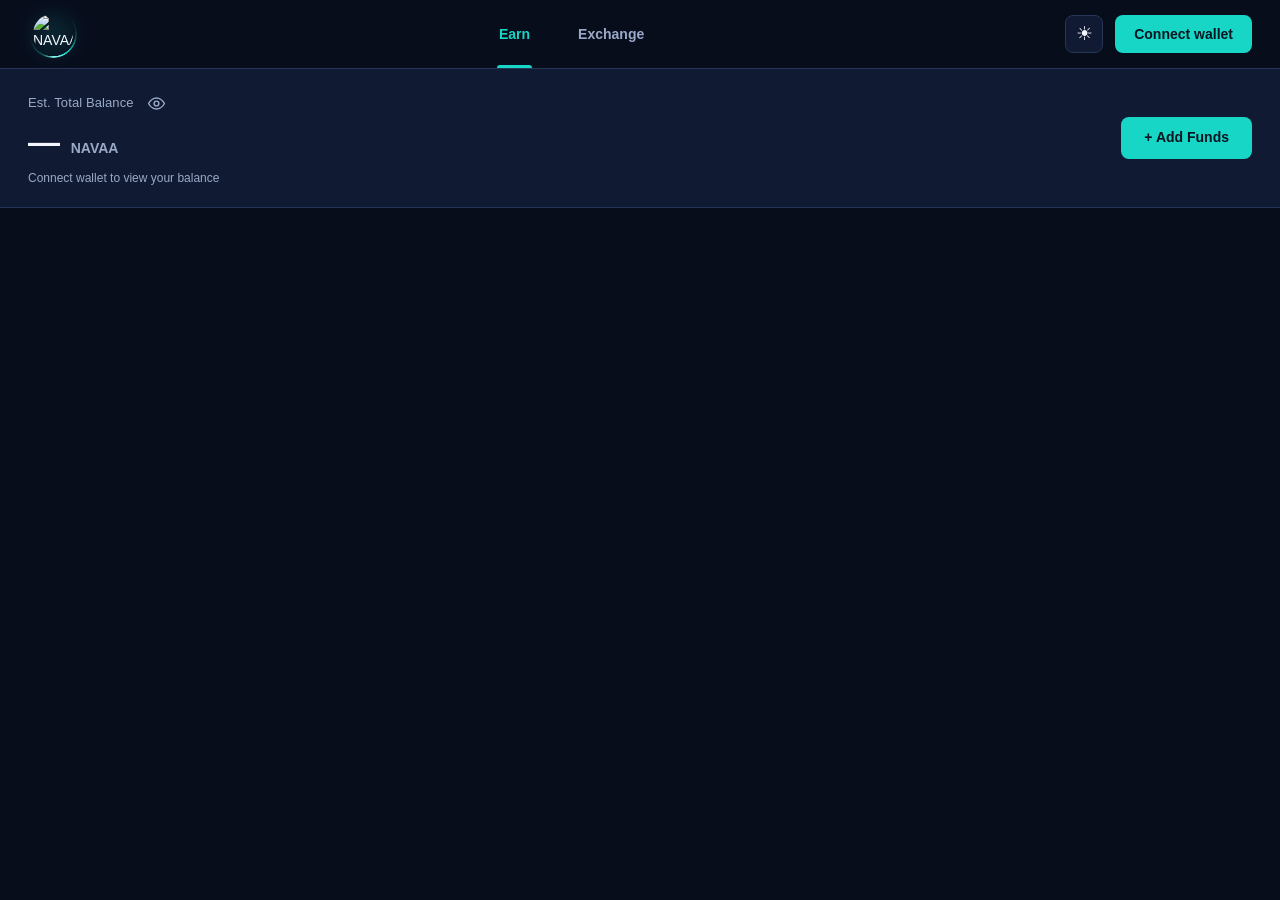
==== commit 106d0849: "index.html" ====
--- a/index.html
+++ b/index.html
@@ -10,126 +10,97 @@
   
 <style>
   
+/* ====================================================
+      NAVAA EXCHANGE — PREMIUM DESIGN SYSTEM
+                   RESPONSIVE
+====================================================== */
+  
+  :root {
+    color-scheme: dark;
+    --bg: #080D1C;
+    --surface: #101A32;
+    --surface2: #172443;
+    --surface3: #223354;
+    --line: #263657;
+    --text: #F4F7FF;
+    --muted: #9AA9C7;
+    --accent: #18D6C5;
+    --accent-hover: #32E6D5;
+    --accent-text: #071522;
+    --green: #0ecb81;
+    --red: #f6465d;
+    --header-bg: #080D1C;
+    --radius: 8px;
+    --header-height: 68px;
+    --transition: 0.25s ease;
+  }
+  
+/* =====================================
+           LIGHT THEME
+====================================== */
+  
+  [data-theme="light"] {
+    color-scheme: light;
+    --bg: #F5F8FC;
+    --surface: #FFFFFF;
+    --surface2: #EDF3F8;
+    --surface3: #E3ECF3;
+    --line: #DCE5EF;
+    --text: #14213A;
+    --muted: #65758B;
+    --accent: #0FBFB2;
+    --accent-hover: #0AA99E;
+    --accent-text: #061A24;
+    --green: #0ecb81;
+    --red: #f6465d;
+    --header-bg: #FFFFFF;
+  }
+
+/* =================================
+             RESET
+================================== */
+
+  * {
+    box-sizing: border-box;
+    margin: 0;
+    padding: 0;
+  }
+  
+  html {
+    scroll-behavior: smooth;
+  }
+
+  body {
+    min-height: 100vh;
+    background: var(--bg);
+    color: var(--text);
+    font-family: Inter, -apple-system, BlinkMacSystemFont, "Segoe UI", Roboto, Arial, sans-serif;
+    font-size: 14px;
+    line-height: 1.5;
+    transition: background 0.25s ease, color 0.25s ease;
+  }
+
+  button,
+  input,
+  select {
+    font: inherit;
+  }
+
+  button {
+    cursor: pointer;
+    -webkit-tap-highlight-color: transparent;
+  }
+
+  main {
+    width: 100%;
+    max-width: 100%;
+    min-height: 100vh;
+    margin: 0 auto;
+    padding: 0 0 56px;
+  }
+
 /* ==========================================
-   NAVAA EXCHANGE — PREMIUM DESIGN SYSTEM
-   BINANCE INSPIRED | RESPONSIVE
-========================================== */
-  
-:root {
-  color-scheme: dark;
-
-  --bg: #080D1C;
-  --surface: #101A32;
-  --surface2: #172443;
-  --surface3: #223354;
-
-  --line: #263657;
-
-  --text: #F4F7FF;
-  --muted: #9AA9C7;
-
-  --accent: #18D6C5;
-  --accent-hover: #32E6D5;
-  --accent-text: #071522;
-
-  --green: #0ecb81;
-  --red: #f6465d;
-
-  --header-bg: #080D1C;
-
-  --radius: 8px;
-  --header-height: 68px;
-
-  --transition: 0.25s ease;
-}
-  
-/* ==========================================
-   LIGHT THEME
-========================================== */
-
-  
-[data-theme="light"] {
-  color-scheme: light;
-
-  --bg: #F5F8FC;
-  --surface: #FFFFFF;
-  --surface2: #EDF3F8;
-  --surface3: #E3ECF3;
-
-  --line: #DCE5EF;
-
-  --text: #14213A;
-  --muted: #65758B;
-
-  --accent: #0FBFB2;
-  --accent-hover: #0AA99E;
-  --accent-text: #061A24;
-
-  --green: #0ecb81;
-  --red: #f6465d;
-
-  --header-bg: #FFFFFF;
-}
-
-
-/* ==========================================
-   RESET
-========================================== */
-
-* {
-  box-sizing: border-box;
-  margin: 0;
-  padding: 0;
-}
-
-html {
-  scroll-behavior: smooth;
-}
-
-body {
-  min-height: 100vh;
-
-  background: var(--bg);
-  color: var(--text);
-
-  font-family:
-    Inter,
-    -apple-system,
-    BlinkMacSystemFont,
-    "Segoe UI",
-    Roboto,
-    Arial,
-    sans-serif;
-
-  font-size: 14px;
-  line-height: 1.5;
-
-  transition:
-    background 0.25s ease,
-    color 0.25s ease;
-}
-
-button,
-input,
-select {
-  font: inherit;
-}
-
-button {
-  cursor: pointer;
-  -webkit-tap-highlight-color: transparent;
-}
-
-main {
-  width: 100%;
-  max-width: 100%;
-  min-height: 100vh;
-  margin: 0 auto;
-  padding: 0 0 56px;
-}
-
-/* ==========================================
-   NAVIGATION HEADER
+            NAVIGATION HEADER
 ========================================== */
 
 .top {
@@ -158,333 +129,215 @@
 }
 
 /* ==========================================
-   NAVAA BRAND LOGO
-========================================== */
-
-/*.brand {
-  display: flex;
-  align-items: center;
-  justify-content: flex-start;
-
-  flex: 0 0 auto;
-  min-width: 0;
-}
-
-.brand-logo {
-  width: 42px;
-  height: 42px;
-
-  display: block;
-
-  object-fit: contain;
-  object-position: center;
-
-  flex-shrink: 0;
-
-  border-radius: 50%;
-
-  cursor: pointer;
-
-  transition:
-    transform 0.3s ease,
-    filter 0.3s ease;
-}
-  .brand-logo:hover {
-  transform: scale(1.07);
-  filter: drop-shadow(0 0 7px rgba(240,185,11,0.25));
-}
-
-  
-.brand-logo:active {
-  transform: scale(0.96);
-} */
-
-  
-/* ==========================================
    NAVAA — PREMIUM ANIMATED BRAND VFX
 ========================================== */
 
-.brand {
-  position: relative;
-
-  width: 50px;
-  height: 50px;
-
-  display: flex;
-  align-items: center;
-  justify-content: center;
-
-  flex: 0 0 50px;
-
-  isolation: isolate;
-  cursor: pointer;
-
-  -webkit-tap-highlight-color: transparent;
-}
-
-/* ROTATING ENERGY RING */
-
-.brand::before {
-  content: "";
-
-  position: absolute;
-  inset: 1px;
-
-  border-radius: 50%;
-
-  background: conic-gradient(
-    from 0deg,
-    transparent 0deg,
-    transparent 45deg,
-    rgba(24,214,197,0.18) 90deg,
-    #18D6C5 145deg,
-    #8FFFF4 175deg,
-    rgba(24,214,197,0.35) 205deg,
-    transparent 260deg,
-    transparent 360deg
-  );
-
-  -webkit-mask:
-    radial-gradient(
-      farthest-side,
-      transparent calc(100% - 2px),
-      #000 calc(100% - 1.5px)
+  .brand {
+    position: relative;
+    width: 50px;
+    height: 50px;
+    display: flex;
+    align-items: center;
+    justify-content: center;
+    flex: 0 0 50px;
+    isolation: isolate;
+    cursor: pointer;
+    -webkit-tap-highlight-color: transparent;
+  }
+
+/*--------ROTATING ENERGY RING----------*/
+
+  .brand::before {
+    content: "";
+    position: absolute;
+    inset: 1px;
+    border-radius: 50%;
+    background: conic-gradient(
+      from 0deg,
+      transparent 0deg,
+      transparent 45deg,
+      rgba(24,214,197,0.18) 90deg,
+      #18D6C5 145deg,
+      #8FFFF4 175deg,
+      rgba(24,214,197,0.35) 205deg,
+      transparent 260deg,
+      transparent 360deg
     );
 
-  mask:
-    radial-gradient(
-      farthest-side,
-      transparent calc(100% - 2px),
-      #000 calc(100% - 1.5px)
-    );
-
-  animation: navaaOrbit 4s linear infinite;
-
-  z-index: 0;
-}
-
-/* SOFT NEON PULSE */
-
-.brand::after {
-  content: "";
-
-  position: absolute;
-  inset: 5px;
-
-  border-radius: 50%;
-
-  background: rgba(24,214,197,0.13);
-
-  filter: blur(10px);
-
-  animation: navaaPulse 3s ease-in-out infinite;
-
-  z-index: -1;
-}
-
-/* OFFICIAL TOKEN IMAGE */
-
-.brand-logo {
-  position: relative;
-  z-index: 1;
-
-  width: 40px;
-  height: 40px;
-
-  display: block;
-
-  object-fit: contain;
-  object-position: center;
-
-  flex-shrink: 0;
-
-  border-radius: 50%;
-
-  animation: navaaFloat 4s ease-in-out infinite;
-
-  transition:
-    transform 0.35s cubic-bezier(.2,.8,.2,1),
-    filter 0.35s ease;
-}
-
-/* CONTINUOUS ROTATION */
-
-@keyframes navaaOrbit {
-  from {
-    transform: rotate(0deg);
-  }
-
-  to {
-    transform: rotate(360deg);
-  }
-}
-
-/* BREATHING LIGHT */
-
-@keyframes navaaPulse {
-  0%, 100% {
-    opacity: 0.35;
-    transform: scale(0.88);
-  }
-
-  50% {
-    opacity: 0.85;
-    transform: scale(1.12);
-  }
-}
-
-/* GENTLE FLOATING LOGO */
-
-@keyframes navaaFloat {
-  0%, 100% {
-    transform: translateY(0);
-  }
-
-  50% {
-    transform: translateY(-2px);
-  }
-}
-
-/* DESKTOP HOVER */
-
-.brand:hover .brand-logo {
-  transform: scale(1.09);
-
-  filter:
-    drop-shadow(0 0 5px rgba(24,214,197,0.65))
-    drop-shadow(0 0 12px rgba(24,214,197,0.35));
-}
-
-/* TOUCH FEEDBACK */
-
-.brand:active .brand-logo {
-  transform: scale(0.91);
-
-  filter:
-    drop-shadow(0 0 9px rgba(24,214,197,0.7));
-}
-
-/* MOBILE BRAND SIZE */
-
-@media (max-width: 850px) {
-  .brand {
-    width: 46px;
-    height: 46px;
-    flex-basis: 46px;
-  }
-
+    -webkit-mask:
+      radial-gradient(
+        farthest-side,
+        transparent calc(100% - 2px),
+        #000 calc(100% - 1.5px)
+      );
+
+    mask:
+      radial-gradient(
+        farthest-side,
+        transparent calc(100% - 2px),
+        #000 calc(100% - 1.5px)
+      );
+
+    animation: navaaOrbit 4s linear infinite;
+
+    z-index: 0;
+  }
+
+/*-----------SOFT NEON PULSE-------------*/
+
+  .brand::after {
+    content: "";
+    position: absolute;
+    inset: 5px;
+    border-radius: 50%;
+    background: rgba(24,214,197,0.13);
+    filter: blur(10px);
+    animation: navaaPulse 3s ease-in-out infinite;
+    z-index: -1;
+  }
+
+  /*-------OFFICIAL TOKEN IMAGE---------*/
+  
   .brand-logo {
-    width: 36px;
-    height: 36px;
-  }
-}
-
-@media (max-width: 380px) {
-  .brand {
+    position: relative;
+    z-index: 1;
     width: 40px;
     height: 40px;
-    flex-basis: 40px;
-  }
-
-  .brand-logo {
-    width: 32px;
-    height: 32px;
-  }
-}
-
+    display: block;
+    object-fit: contain;
+    object-position: center;
+    flex-shrink: 0;
+    border-radius: 50%;
+    animation: navaaFloat 4s ease-in-out infinite;
+    transition:
+      transform 0.35s cubic-bezier(.2,.8,.2,1),
+      filter 0.35s ease;
+  }
+
+/*----------CONTINUOUS ROTATION------------*/
+
+  @keyframes navaaOrbit {
+    from {
+      transform: rotate(0deg);
+    }
+    to {
+      transform: rotate(360deg);
+    }
+  }
+
+/*-----------BREATHING LIGHT------------*/
+
+  @keyframes navaaPulse {
+    0%, 100% {
+      opacity: 0.35;
+      transform: scale(0.88);
+    }
+    50% {
+      opacity: 0.85;
+      transform: scale(1.12);
+    }
+  }
+
+/*------- GENTLE FLOATING LOGO -------*/
+
+  @keyframes navaaFloat {
+    0%, 100% {
+      transform: translateY(0);
+    }
+    50% {
+      transform: translateY(-2px);
+    }
+  }
+
+/*---------- DESKTOP HOVER ----------*/
+
+  .brand:hover .brand-logo {
+    transform: scale(1.09);
+    filter:
+      drop-shadow(0 0 5px rgba(24,214,197,0.65))
+      drop-shadow(0 0 12px rgba(24,214,197,0.35));
+  }
+
+  /*--------- TOUCH FEEDBACK ---------*/
+
+  .brand:active .brand-logo {
+    transform: scale(0.91);
+    filter:
+      drop-shadow(0 0 9px rgba(24,214,197,0.7));
+  }
+
+/* =================================================
+    CENTER NAVIGATION : Earn & Exchange [ Tab ]
+================================================== */
+
+  .main-nav {
+    display: flex;
+    align-items: center;
+    justify-content: center;
+    gap: 8px;
+    flex: 1 1 auto;
+    min-width: 0;
+  }
+
+  .nav-tab {
+    position: relative;
+    display: inline-flex;
+    align-items: center;
+    justify-content: center;
+    min-height: var(--header-height);
+    padding: 0 20px;
+    border: none;
+    border-radius: 0;
+    background: transparent;
+    color: var(--muted);
+    font-size: 14px;
+    font-weight: 600;
+    white-space: nowrap;
+    transition: color 0.2s ease, background 0.2s ease;
+}
+
+  .nav-tab:hover {
+    color: var(--text);
+    background: var(--surface2);
+  }
+
+  .nav-tab.active {
+    color: var(--accent);
+  }
+  
+  .nav-tab.active::after {
+    content: "";
+    position: absolute;
+    left: 18px;
+    right: 18px;
+    bottom: 0;
+    height: 3px;
+    border-radius: 3px 3px 0 0;
+    background: var(--accent);
+    animation: navIndicator 0.25s ease;
+  }
+
+  @keyframes navIndicator {
+    from {
+      transform: scaleX(0.3);
+      opacity: 0;
+    }
+
+    to {
+      transform: scaleX(1);
+      opacity: 1;
+    }
+  }
 
 /* ==========================================
-   CENTER NAVIGATION
-========================================== */
-
-.main-nav {
-  display: flex;
-  align-items: center;
-  justify-content: center;
-
-  gap: 8px;
-
-  flex: 1 1 auto;
-  min-width: 0;
-}
-
-.nav-tab {
-  position: relative;
-
-  display: inline-flex;
-  align-items: center;
-  justify-content: center;
-
-  min-height: var(--header-height);
-
-  padding: 0 20px;
-
-  border: none;
-  border-radius: 0;
-
-  background: transparent;
-
-  color: var(--muted);
-
-  font-size: 14px;
-  font-weight: 600;
-  white-space: nowrap;
-
-  transition:
-    color 0.2s ease,
-    background 0.2s ease;
-}
-
-.nav-tab:hover {
-  color: var(--text);
-  background: var(--surface2);
-}
-
-.nav-tab.active {
-  color: var(--accent);
-}
-
-.nav-tab.active::after {
-  content: "";
-
-  position: absolute;
-
-  left: 18px;
-  right: 18px;
-  bottom: 0;
-
-  height: 3px;
-
-  border-radius: 3px 3px 0 0;
-
-  background: var(--accent);
-
-  animation: navIndicator 0.25s ease;
-}
-
-@keyframes navIndicator {
-  from {
-    transform: scaleX(0.3);
-    opacity: 0;
-  }
-
-  to {
-    transform: scaleX(1);
-    opacity: 1;
-  }
-}
-
-/* ==========================================
-   HEADER ACTIONS
+         HEADER ACTIONS
 ========================================== */
 
 .top-actions {
   display: flex;
   align-items: center;
   justify-content: flex-end;
-
   gap: 12px;
-
   flex: 0 0 auto;
 }
 
@@ -499,40 +352,24 @@
 
 .btn {
   min-height: 38px;
-
   display: inline-flex;
   align-items: center;
   justify-content: center;
-
   padding: 0 18px;
-
   border: 1px solid transparent;
   border-radius: var(--radius);
-
   background: var(--accent);
   color: var(--accent-text);
-
   font-size: 14px;
   font-weight: 700;
-
   white-space: nowrap;
-
-  transition:
-    background 0.2s ease,
-    transform 0.2s ease,
-    box-shadow 0.2s ease;
+  transition: background 0.2s ease, transform 0.2s ease, box-shadow 0.2s ease;
 }
 
 .btn:hover {
   background: var(--accent-hover);
-
   transform: translateY(-1px);
-
- /* box-shadow:
-    0 4px 14px rgba(240,185,11,0.18);*/
-
-  box-shadow:
-    0 4px 18px rgba(24,214,197,0.22);
+  box-shadow: 0 4px 18px rgba(24,214,197,0.22);
 }
 
 .btn:active {
@@ -540,27 +377,21 @@
 }
 
 /* ==========================================
-   THEME SWITCH BUTTON
+        THEME SWITCH BUTTON
 ========================================== */
 
 .theme-btn {
   width: 38px;
   height: 38px;
-
   display: inline-flex;
   align-items: center;
   justify-content: center;
-
   flex-shrink: 0;
-
   border: 1px solid var(--line);
   border-radius: var(--radius);
-
   background: var(--surface);
   color: var(--text);
-
   font-size: 19px;
-
   transition:
     background 0.2s ease,
     border-color 0.2s ease,
@@ -571,7 +402,6 @@
 .theme-btn:hover {
   background: var(--surface2);
   border-color: var(--accent);
-
   transform: rotate(15deg);
 }
 
@@ -580,7 +410,7 @@
 }
 
 /* ==========================================
-   ACCESSIBILITY
+         ACCESSIBILITY
 ========================================== */
 
 button:focus-visible {
@@ -589,20 +419,26 @@
 }
 
 /* ==========================================
-   TABLET RESPONSIVE
+            RESPONSIVE : TABLET
 ========================================== */
 
-@media (max-width: 850px) {
-
-  .top {
-    gap: 14px;
-    padding: 0 18px;
-  }
-
-  .brand-logo {
-    width: 40px;
-    height: 40px;
-  }
+  @media (max-width: 850px) {
+
+    .top {
+      gap: 14px;
+      padding: 0 18px;
+    }
+
+    .brand {
+      width: 46px;
+      height: 46px;
+      flex-basis: 46px;
+    }
+  
+    .brand-logo {
+      width: 40px;
+      height: 40px;
+    }
 
   .main-nav {
     gap: 2px;
@@ -620,7 +456,7 @@
 }
 
 /* ==========================================
-   MOBILE RESPONSIVE
+         RESPONSIVE : MOBILE
 ========================================== */
 
 @media (max-width: 600px) {
@@ -631,10 +467,23 @@
 
   .top {
     min-height: var(--header-height);
-
-    gap: 6px;
-
-    padding: 0 12px;
+    gap: 4px;
+    padding: 0 8px;
+  }
+
+  .brand {
+    flex: 0 0 40px;
+    width: 40px;
+    height: 40px;
+  }
+
+  .main-nav {
+    flex: 1 1 auto;
+    min-width: 0;
+  }
+
+  .top-actions {
+    flex: 0 0 auto;
   }
 
   .brand-logo {
@@ -649,9 +498,7 @@
 
   .nav-tab {
     min-height: var(--header-height);
-
     padding: 0 10px;
-
     font-size: 12px;
   }
 
@@ -676,11 +523,10 @@
     padding: 0 10px;
     font-size: 12px;
   }
-
 }
 
 /* ==========================================
-   SMALL MOBILE
+       RESPONSIVE : SMALL MOBILE
 ========================================== */
 
 @media (max-width: 380px) {
@@ -689,6 +535,12 @@
     gap: 4px;
     padding: 0 8px;
   }
+
+    .brand {
+      width: 40px;
+      height: 40px;
+      flex-basis: 40px;
+    }
 
   .brand-logo {
     width: 32px;
@@ -720,11 +572,10 @@
     padding: 0 7px;
     font-size: 10px;
   }
-
 }
 
 /* ==========================================
-   REDUCED MOTION ACCESSIBILITY
+         REDUCED MOTION ACCESSIBILITY
 ========================================== */
 
 @media (prefers-reduced-motion: reduce) {
@@ -737,9 +588,328 @@
     animation-iteration-count: 1 !important;
     transition-duration: 0.01ms !important;
   }
-
-}
-
+}
+/* ===================================================
+           END : HEADER DESIGN 
+  ===================================================*/
+
+  /* =========================================
+       NAVAA — BINANCE INSPIRED BALANCE
+========================================= */
+
+.balance-card {
+  display: flex;
+  align-items: center;
+  justify-content: space-between;
+  gap: 16px;
+  width: 100%;
+  padding: 20px 28px;
+  margin: 0;
+  background: var(--surface);
+  border-bottom: 1px solid var(--line);
+  min-width: 0;
+}
+
+.balance-info {
+  min-width: 0;
+}
+
+.balance-heading {
+  display: flex;
+  align-items: center;
+  gap: 9px;
+}
+
+.balance-label {
+  color: var(--muted);
+  font-size: 13px;
+  font-weight: 500;
+  letter-spacing: 0.1px;
+}
+
+.balance-toggle {
+  width: 28px;
+  height: 28px;
+  display: inline-flex;
+  align-items: center;
+  justify-content: center;
+  border: 0;
+  border-radius: 50%;
+  background: transparent;
+  color: var(--muted);
+  cursor: pointer;
+  transition: color 0.2s ease, background 0.2s ease;
+}
+
+.balance-toggle:hover {
+  color: var(--accent);
+  background: var(--surface2);
+}
+
+.balance-toggle svg {
+  width: 19px;
+  height: 19px;
+  fill: none;
+  stroke: currentColor;
+  stroke-width: 1.8;
+  stroke-linecap: round;
+  stroke-linejoin: round;
+}
+
+.balance-value {
+  margin-top: 5px;
+  color: var(--text);
+  font-size: clamp(25px, 3.5vw, 32px);
+  font-weight: 700;
+  line-height: 1.3;
+  letter-spacing: -0.6px;
+  font-variant-numeric: tabular-nums;
+  overflow-wrap: anywhere;
+}
+
+.balance-symbol {
+  margin-left: 3px;
+  color: var(--muted);
+  font-size: 14px;
+  font-weight: 600;
+  letter-spacing: 0;
+}
+
+.balance-status {
+  margin-top: 5px;
+  color: var(--muted);
+  font-size: 12px;
+}
+
+.add-fund-btn {
+  flex: 0 0 auto;
+  min-height: 42px;
+  padding: 0 23px;
+  border: 0;
+  border-radius: 8px;
+  background: var(--accent);
+  color: var(--accent-text);
+  font-size: 14px;
+  font-weight: 700;
+  white-space: nowrap;
+  transition: background 0.2s ease, transform 0.2s ease;
+}
+
+.add-fund-btn:hover {
+  background: var(--accent-hover);
+  transform: translateY(-1px);
+}
+
+.add-fund-btn:active {
+  transform: scale(0.96);
+}
+
+@media(max-width:600px) {
+  .balance-card {
+    padding: 17px 12px;
+    gap: 8px;
+  }
+
+  .balance-value {
+    font-size: 24px;
+  }
+
+  .balance-label {
+    font-size: 12px;
+  }
+
+  .add-fund-btn {
+    min-height: 36px;
+    padding: 0 13px;
+    font-size: 12px;
+  }
+}
+
+@media(max-width:380px) {
+  .balance-card {
+    padding: 15px 9px;
+  }
+
+  .balance-value {
+    font-size: 21px;
+  }
+
+  .add-fund-btn {
+    padding: 0 10px;
+    font-size: 11px;
+  }
+}
+
+  
+/* =================================
+   NAVAA ADD FUNDS — RESPONSIVE
+================================= */
+
+.fund-sheet {
+  position: fixed;
+  inset: 0;
+  z-index: 9999;
+  display: none;
+  align-items: flex-end;
+  justify-content: center;
+  padding: 16px;
+  overflow-y: auto;
+  overscroll-behavior: contain;
+  background: rgba(0, 0, 0, 0.65);
+  backdrop-filter: blur(5px);
+  -webkit-backdrop-filter: blur(5px);
+}
+
+.fund-sheet.show {
+  display: flex;
+}
+
+.fund-sheet-box {
+  width: 100%;
+  max-width: 480px;
+  max-height: calc(100dvh - 32px);
+  padding: 24px;
+  overflow-y: auto;
+  overscroll-behavior: contain;
+  background: var(--surface);
+  color: var(--text);
+  border: 1px solid var(--line);
+  border-radius: 22px 22px 0 0;
+  box-shadow: 0 -10px 40px rgba(0,0,0,.25);
+  animation: fundSheetUp .25s ease;
+}
+
+.fund-sheet-box .row {
+  display: flex;
+  justify-content: space-between;
+  align-items: center;
+  gap: 12px;
+  margin-bottom: 16px;
+  min-width: 0;
+}
+
+.fund-option {
+  display: block;
+  width: 100%;
+  min-height: 50px;
+  margin-top: 10px;
+  padding: 15px 16px;
+  border: 1px solid var(--line);
+  border-radius: 12px;
+  background: var(--surface2);
+  color: var(--text);
+  font-size: 14px;
+  font-weight: 700;
+  text-align: left;
+  cursor: pointer;
+  transition: border-color .2s ease,
+              background .2s ease,
+              transform .2s ease;
+}
+
+.fund-option:hover {
+  border-color: var(--accent);
+  background: var(--surface3);
+}
+
+.fund-option:active {
+  transform: scale(.98);
+}
+
+.fund-option:focus-visible {
+  outline: 2px solid var(--accent);
+  outline-offset: 3px;
+}
+
+.fund-sheet .muted {
+  color: var(--muted);
+  font-size: 12px;
+  line-height: 1.5;
+}
+
+.fund-sheet .btn.secondary {
+  min-width: 40px;
+  min-height: 40px;
+  background: var(--surface2);
+  color: var(--text);
+  border: 1px solid var(--line);
+}
+
+/* Animation */
+@keyframes fundSheetUp {
+  from {
+    opacity: 0;
+    transform: translateY(25px);
+  }
+  to {
+    opacity: 1;
+    transform: translateY(0);
+  }
+}
+
+/* Tablets and small laptops */
+@media (min-width: 600px) {
+  .fund-sheet {
+    align-items: center;
+  }
+
+  .fund-sheet-box {
+    border-radius: 22px;
+  }
+}
+
+/* Mobile */
+@media (max-width: 599px) {
+  .fund-sheet {
+    padding: 0;
+  }
+
+  .fund-sheet-box {
+    max-width: 100%;
+    padding: 22px 16px;
+    padding-bottom: max(22px, env(safe-area-inset-bottom));
+    border-radius: 22px 22px 0 0;
+  }
+}
+
+/*====== Very small phones ====== */
+@media (max-width: 360px) {
+  .fund-sheet-box {
+    padding-left: 12px;
+    padding-right: 12px;
+  }
+
+  .fund-option {
+    padding: 13px 12px;
+    font-size: 13px;
+  }
+}
+
+/* Short landscape screens */
+@media (max-height: 450px) {
+  .fund-sheet {
+    align-items: flex-start;
+  }
+
+  .fund-sheet-box {
+    max-height: calc(100dvh - 16px);
+    margin: 8px 0;
+    border-radius: 16px;
+  }
+}
+
+/* Reduced motion accessibility */
+@media (prefers-reduced-motion: reduce) {
+  .fund-sheet-box {
+    animation: none;
+  }
+
+  .fund-option {
+    transition: none;
+  }
+}
+
+  
 
 </style>
 </head>
@@ -750,17 +920,15 @@
                 HEADER Navbar html Design : Part - 1
       ///////////////////////////////////////////////////////-->
     <header class="top">     
-      
-<div class="brand">
-  <img
-    src="https://navaa-world.github.io/Navaa-official2/navaa-logo.png?v=2"
-    class="brand-logo"
-    alt="NAVAA Token Logo"
-    width="40"
-    height="40">
-</div>
-
-      
+      <div class="brand">
+        <img
+          src="https://navaa-world.github.io/Navaa-official2/navaa-logo.png?v=2"
+          class="brand-logo"
+          alt="NAVAA Token Logo"
+          width="40"
+          height="40">
+      </div>
+ 
       <nav class="main-nav" aria-label="Main navigation">
         <button class="nav-tab active" id="pageEarnTab" type="button">Earn</button>
         <button class="nav-tab" id="pageExchangeTab" type="button">Exchange</button>
@@ -781,6 +949,70 @@
       </div>  
     </header>
     <!--==================== END Header Navbar Part - 1 ================--->
+
+      <!--////////////////////////////////////////////////////
+                  CONNECT WALLET : NAVAA BALANCE
+      /////////////////////////////////////////////////////-->
+
+      <section class="balance-card" id="navaaBalanceCard">
+        <div class="balance-info">
+          <div class="balance-heading">
+            <div class="balance-label">
+              Est. Total Balance
+            </div>
+
+            <button
+              class="balance-toggle"
+              id="balanceVisibilityBtn"
+              type="button"
+              aria-label="Hide balance"
+              title="Hide balance">
+              <svg viewBox="0 0 24 24" aria-hidden="true">
+                <path d="M2 12s3.6-7 10-7 10 7 10 7-3.6 7-10 7S2 12 2 12Z"/>
+                <circle cx="12" cy="12" r="3"/>
+              </svg>
+            </button>
+          </div>
+
+          <div class="balance-value">
+            <span id="navaaBalanceAmount">—</span>
+            <span class="balance-symbol">NAVAA</span>
+          </div>
+          
+          <div class="balance-status" id="navaaBalanceStatus">
+            Connect wallet to view your balance
+          </div>
+        </div>
+
+        <button class="add-fund-btn" id="addFundBtn" type="button">
+          + Add Funds
+        </button>
+      </section>
+      
+        <!--*******************************
+               ADD FUNDS : POP UP
+        ********************************-->
+      
+      <div class="fund-sheet" id="fundSheet">
+        <div class="fund-sheet-box">
+          <div class="row">
+            <h2>Add Funds</h2>
+            <button class="btn secondary" id="closeFundSheet" type="button">✕</button>
+          </div>
+          
+          <button class="fund-option" id="fundP2P" type="button">
+            P2P <span class="muted">— Coming Soon</span>
+          </button>
+
+          <button class="fund-option" id="fundExchange" type="button">
+            Exchange <span class="muted">— NAVAA Exchange</span>
+          </button>
+          
+          <div class="balance-status" id="fundMessage"></div>
+        </div>
+      </div>
+
+      <!--================== END CONNECT WALLET : NAVAA BALANCE ================--->
       
       
     </main>
@@ -828,12 +1060,270 @@
           currentTheme === "dark" ? "light" : "dark"
         );
       });
-
-
-
-
-
       
     </script>
+<!--==================================================
+          JAVASCRIPT : Wallet Balance 
+    ===============================================--->
+    <script>
+      (() => {
+        'use strict';
+        const TOKEN_ADDRESS =
+          '0x82dba663278ADF0c398c1795a31760c7a76CA932';
+
+        const POLYGON_CHAIN_ID = 137n;
+        const TOKEN_ABI = [
+          'function balanceOf(address) view returns (uint256)',
+          'function decimals() view returns (uint8)',
+          'function symbol() view returns (string)'
+        ];
+
+        const $ = id => document.getElementById(id);
+        const connectBtn = $('connectBtn');
+        const balanceAmount = $('navaaBalanceAmount');
+        const balanceStatus = $('navaaBalanceStatus');
+        const balanceVisibilityBtn = $('balanceVisibilityBtn');
+       
+        let balanceHidden = false;
+        let actualBalanceText = '—';
+        
+        const eyeOpenIcon = `
+        <svg viewBox="0 0 24 24" aria-hidden="true">
+        <path d="M2 12s3.6-7 10-7 10 7 10 7-3.6 7-10 7S2 12 2 12Z"/>
+        <circle cx="12" cy="12" r="3"/>
+        </svg>`;
+        
+        const eyeClosedIcon = `
+        <svg viewBox="0 0 24 24" aria-hidden="true">
+        <path d="m3 3 18 18"/>
+        <path d="M10.6 10.6a2 2 0 0 0 2.8 2.8"/>
+        <path d="M9.9 5.2A11 11 0 0 1 12 5c6.4 0 10 7 10 7a14 14 0 0 1-3 3.8"/>
+        <path d="M6.2 6.2C3.5 8 2 12 2 12s3.6 7 10 7a10 10 0 0 0 3-.5"/>
+        </svg>`;
+
+        let walletAddress = null;
+        let walletProvider = null;
+
+        function shortAddress(address) {
+          return address.slice(0, 6) + '...' + address.slice(-4);
+        }
+        
+        function showBalance(value) {
+          actualBalanceText = value;
+          balanceAmount.textContent = balanceHidden
+            ? '••••••••'
+            : actualBalanceText;
+        }
+
+        balanceVisibilityBtn.addEventListener('click', () => {
+          balanceHidden = !balanceHidden;
+          balanceAmount.textContent = balanceHidden
+            ? '••••••••'
+            : actualBalanceText;
+
+          balanceVisibilityBtn.innerHTML = balanceHidden
+            ? eyeClosedIcon
+            : eyeOpenIcon;
+          
+          balanceVisibilityBtn.setAttribute(
+            'aria-label',
+            balanceHidden ? 'Show balance' : 'Hide balance'
+          );
+
+          balanceVisibilityBtn.title =
+            balanceHidden ? 'Show balance' : 'Hide balance';
+        });
+ 
+        function showStatus(message) {
+          balanceStatus.textContent = message;
+        }
+        
+        async function readNavaaBalance() {
+          if (!walletAddress || !window.ethereum) return;
+          try {
+            walletProvider =
+              new ethers.BrowserProvider(window.ethereum);
+            const network = await walletProvider.getNetwork();
+
+            if (network.chainId !== POLYGON_CHAIN_ID) {
+              showBalance('—');
+              showStatus('Please switch to Polygon Mainnet');
+              return;
+            }
+
+            const token = new ethers.Contract(
+              TOKEN_ADDRESS,
+              TOKEN_ABI,
+              walletProvider
+            );
+
+            const [rawBalance, decimals, symbol] =
+              await Promise.all([
+                token.balanceOf(walletAddress),
+                token.decimals(),
+                token.symbol()
+              ]);
+
+            const formatted = Number(
+              ethers.formatUnits(rawBalance, decimals)
+            ).toLocaleString('en-US', {
+              maximumFractionDigits: 4
+            });
+     
+            showBalance(formatted);
+            showStatus(
+              shortAddress(walletAddress) +
+              ' · ' + symbol + ' balance on Polygon'
+            );
+          } 
+          
+          catch (error) {
+            console.error('NAVAA balance error:', error);
+            showBalance('—');
+            showStatus('Unable to load NAVAA balance. Please retry.');
+          }
+        }
+
+        async function connectWallet() {
+          try {
+            if (!window.ethereum) {
+              showStatus('Open this website inside MetaMask, Trust Wallet or SafePal DApp browser.');
+              return;
+            }
+
+            connectBtn.disabled = true;
+            connectBtn.textContent = 'Connecting...';
+
+            let accounts = await window.ethereum.request({
+              method: 'eth_requestAccounts'
+            });
+
+            if (!accounts || !accounts.length) {
+              throw new Error('No wallet account found.');
+            }
+
+            let chain = await window.ethereum.request({
+              method: 'eth_chainId'
+            });
+
+            if (BigInt(chain) !== POLYGON_CHAIN_ID) {
+              try {
+                await window.ethereum.request({
+                  method: 'wallet_switchEthereumChain',
+                  params: [{ chainId: '0x89' }]
+                });
+              } catch (error) {
+                if (error.code === 4902) {
+                  await window.ethereum.request({
+                    method: 'wallet_addEthereumChain',
+                    params: [{
+                      chainId: '0x89',
+                      chainName: 'Polygon Mainnet',
+                      nativeCurrency: {
+                        name: 'POL',
+                        symbol: 'POL',
+                        decimals: 18
+                      },
+                      rpcUrls: ['https://polygon.drpc.org'],
+                      blockExplorerUrls: ['https://polygonscan.com']
+                    }]
+                  });
+                }
+                else {
+                  throw error;
+                }
+              }
+            }
+
+            accounts = await window.ethereum.request({
+              method: 'eth_accounts'
+            });
+            
+            walletAddress = accounts[0];
+            connectBtn.textContent = shortAddress(walletAddress);
+            await readNavaaBalance();
+          }
+          
+          catch (error) {
+            console.error('Wallet connection error:', error);
+            showStatus(error.message || 'Wallet connection failed.');
+            connectBtn.textContent = 'Connect wallet';
+          }
+          
+          finally {
+            connectBtn.disabled = false;
+          }
+        }
+        
+        connectBtn.addEventListener('click', connectWallet);
+        if (window.ethereum && window.ethereum.on) {
+          window.ethereum.on('accountsChanged', accounts => {
+            walletAddress = accounts.length ? accounts[0] : null;
+            if (!walletAddress) {
+              connectBtn.textContent = 'Connect wallet';
+              showBalance('—');
+              showStatus('Connect wallet to view your balance');
+              return;
+            }
+
+            connectBtn.textContent = shortAddress(walletAddress);
+            readNavaaBalance();
+          });
+
+          window.ethereum.on('chainChanged', () => {
+            readNavaaBalance();
+        });
+      }
+ 
+        // Restore an already-authorized wallet without a new permission prompt
+        
+        async function restoreWallet() {
+          if (!window.ethereum) return;
+          try {
+            const accounts = await window.ethereum.request({
+              method: 'eth_accounts'
+            });
+            if (accounts.length) {
+              walletAddress = accounts[0];
+              connectBtn.textContent = shortAddress(walletAddress);
+              await readNavaaBalance();
+            }
+          } 
+          
+          catch (error) {
+            console.error(error);
+          }
+        }
+
+        restoreWallet();
+
+        // Add Fund popup
+        $('addFundBtn').addEventListener('click', () => {
+          $('fundSheet').classList.add('show');
+        });
+
+        $('closeFundSheet').addEventListener('click', () => {
+          $('fundSheet').classList.remove('show');
+        });
+
+        $('fundSheet').addEventListener('click', event => {
+          if (event.target === $('fundSheet')) {
+            $('fundSheet').classList.remove('show');
+          }
+        });
+
+        $('fundP2P').addEventListener('click', () => {
+          $('fundMessage').textContent = 'P2P is coming soon.';
+        });
+        
+        $('fundExchange').addEventListener('click', () => {
+          $('fundSheet').classList.remove('show');
+
+          const exchangeTab = $('pageExchangeTab');
+          if (exchangeTab) exchangeTab.click();
+        });
+      })();
+</script>
+    
   </body>
 </html>
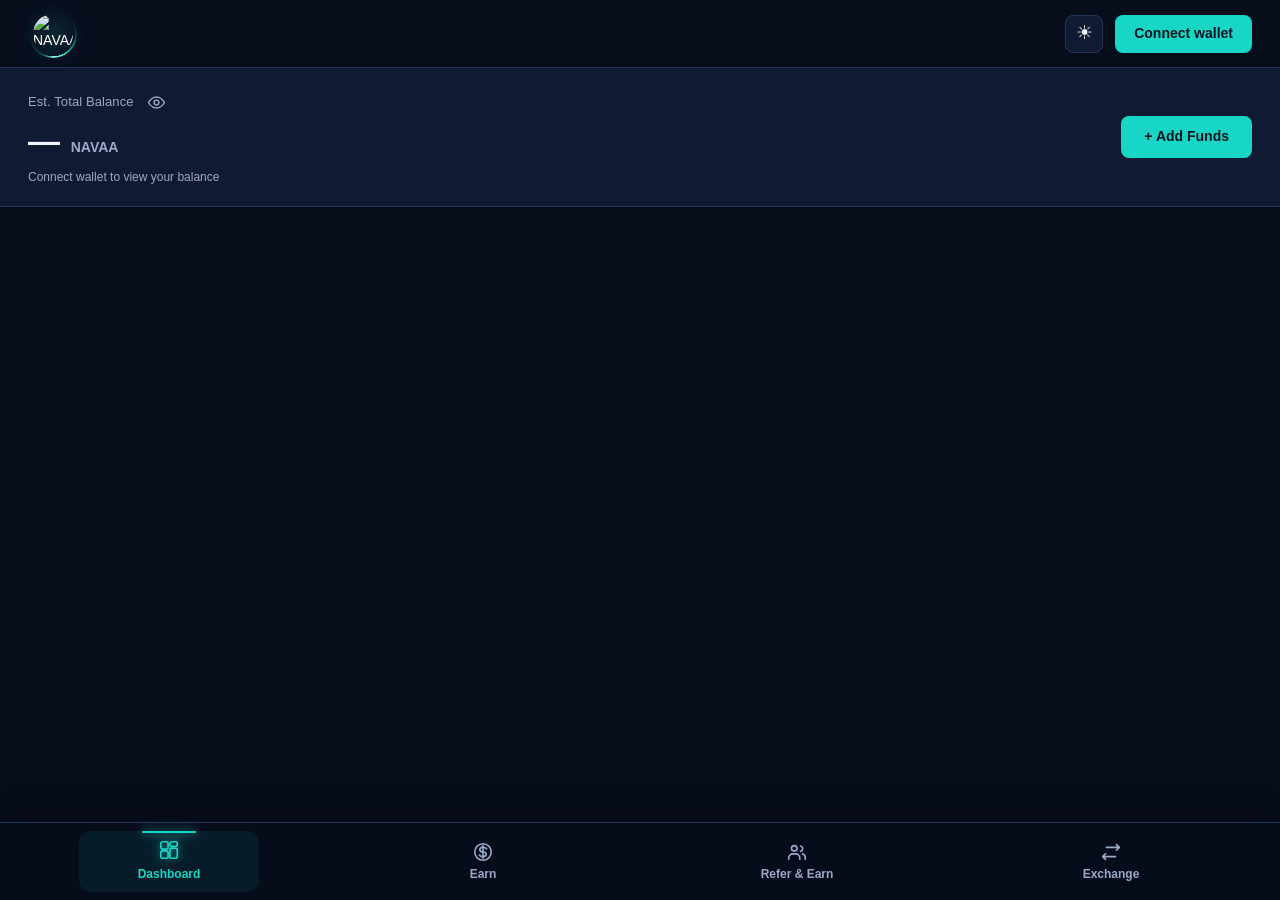
==== commit 33071bd9: "index.html" ====
--- a/index.html
+++ b/index.html
@@ -96,7 +96,7 @@
     max-width: 100%;
     min-height: 100vh;
     margin: 0 auto;
-    padding: 0 0 56px;
+    padding-bottom: calc(100px + env(safe-area-inset-bottom));
   }
 
 /* ==========================================
@@ -106,22 +106,16 @@
 .top {
   width: 100%;
   min-height: var(--header-height);
-
   display: flex;
   align-items: center;
   justify-content: space-between;
-
   gap: 24px;
   padding: 0 28px;
-
   background: var(--header-bg);
-
   border-bottom: 1px solid var(--line);
-
   position: sticky;
   top: 0;
   z-index: 1000;
-
   transition:
     background 0.25s ease,
     border-color 0.25s ease,
@@ -143,6 +137,11 @@
     isolation: isolate;
     cursor: pointer;
     -webkit-tap-highlight-color: transparent;
+
+    /*---Logo button reset */
+    border: 0;
+    padding: 0;
+    background: transparent;
   }
 
 /*--------ROTATING ENERGY RING----------*/
@@ -264,69 +263,6 @@
     transform: scale(0.91);
     filter:
       drop-shadow(0 0 9px rgba(24,214,197,0.7));
-  }
-
-/* =================================================
-    CENTER NAVIGATION : Earn & Exchange [ Tab ]
-================================================== */
-
-  .main-nav {
-    display: flex;
-    align-items: center;
-    justify-content: center;
-    gap: 8px;
-    flex: 1 1 auto;
-    min-width: 0;
-  }
-
-  .nav-tab {
-    position: relative;
-    display: inline-flex;
-    align-items: center;
-    justify-content: center;
-    min-height: var(--header-height);
-    padding: 0 20px;
-    border: none;
-    border-radius: 0;
-    background: transparent;
-    color: var(--muted);
-    font-size: 14px;
-    font-weight: 600;
-    white-space: nowrap;
-    transition: color 0.2s ease, background 0.2s ease;
-}
-
-  .nav-tab:hover {
-    color: var(--text);
-    background: var(--surface2);
-  }
-
-  .nav-tab.active {
-    color: var(--accent);
-  }
-  
-  .nav-tab.active::after {
-    content: "";
-    position: absolute;
-    left: 18px;
-    right: 18px;
-    bottom: 0;
-    height: 3px;
-    border-radius: 3px 3px 0 0;
-    background: var(--accent);
-    animation: navIndicator 0.25s ease;
-  }
-
-  @keyframes navIndicator {
-    from {
-      transform: scaleX(0.3);
-      opacity: 0;
-    }
-
-    to {
-      transform: scaleX(1);
-      opacity: 1;
-    }
   }
 
 /* ==========================================
@@ -440,15 +376,6 @@
       height: 40px;
     }
 
-  .main-nav {
-    gap: 2px;
-  }
-
-  .nav-tab {
-    padding: 0 14px;
-    font-size: 13px;
-  }
-
   .top-actions {
     gap: 8px;
   }
@@ -476,40 +403,15 @@
     width: 40px;
     height: 40px;
   }
-
-  .main-nav {
-    flex: 1 1 auto;
-    min-width: 0;
-  }
-
+  
   .top-actions {
     flex: 0 0 auto;
+    gap: 6px;
   }
 
   .brand-logo {
     width: 36px;
     height: 36px;
-  }
-
-  .main-nav {
-    gap: 0;
-    justify-content: center;
-  }
-
-  .nav-tab {
-    min-height: var(--header-height);
-    padding: 0 10px;
-    font-size: 12px;
-  }
-
-  .nav-tab.active::after {
-    left: 10px;
-    right: 10px;
-    height: 2px;
-  }
-
-  .top-actions {
-    gap: 6px;
   }
 
   .theme-btn {
@@ -545,16 +447,6 @@
   .brand-logo {
     width: 32px;
     height: 32px;
-  }
-
-  .nav-tab {
-    padding: 0 7px;
-    font-size: 11px;
-  }
-
-  .nav-tab.active::after {
-    left: 7px;
-    right: 7px;
   }
 
   .top-actions {
@@ -910,6 +802,231 @@
 }
 
   
+/* ==========================================
+   NAVAA PREMIUM BOTTOM NAVIGATION
+========================================== */
+
+/* Page switching */
+.app-page {
+  display: none;
+  width: 100%;
+  min-height: 55vh;
+  animation: pageFadeIn .28s ease;
+}
+
+.app-page.active {
+  display: block;
+}
+
+@keyframes pageFadeIn {
+  from {
+    opacity: 0;
+    transform: translateY(8px);
+  }
+  to {
+    opacity: 1;
+    transform: translateY(0);
+  }
+}
+
+/* Placeholder sections */
+.page-placeholder {
+  width: min(100% - 32px, 900px);
+  min-height: 42vh;
+  margin: 30px auto;
+  padding: 35px 20px;
+  display: flex;
+  flex-direction: column;
+  align-items: center;
+  justify-content: center;
+  text-align: center;
+  border: 1px solid var(--line);
+  border-radius: 18px;
+  background:
+    radial-gradient(
+      circle at 50% 0%,
+      rgba(24,214,197,.09),
+      transparent 65%
+    ),
+    var(--surface);
+}
+
+.page-placeholder h2 {
+  margin-bottom: 8px;
+  color: var(--text);
+  font-size: clamp(21px, 4vw, 28px);
+  font-weight: 750;
+}
+
+.page-placeholder p {
+  max-width: 420px;
+  color: var(--muted);
+  font-size: 13px;
+  line-height: 1.7;
+}
+
+.page-placeholder .coming-soon {
+  margin-top: 18px;
+  padding: 7px 14px;
+  border: 1px solid rgba(24,214,197,.3);
+  border-radius: 30px;
+  background: rgba(24,214,197,.08);
+  color: var(--accent);
+  font-size: 11px;
+  font-weight: 800;
+  letter-spacing: 1px;
+}
+
+/* Fixed bottom navigation */
+.bottom-nav {
+  position: fixed;
+  left: 0;
+  right: 0;
+  bottom: 0;
+  z-index: 2000;
+
+  display: grid;
+  grid-template-columns: repeat(4, minmax(0, 1fr));
+  align-items: stretch;
+
+  width: 100%;
+  min-height: 74px;
+  padding: 8px 8px max(8px, env(safe-area-inset-bottom));
+
+  background: rgba(8,13,28,.94);
+  border-top: 1px solid var(--line);
+
+  backdrop-filter: blur(18px);
+  -webkit-backdrop-filter: blur(18px);
+
+  box-shadow: 0 -8px 30px rgba(0,0,0,.22);
+}
+
+[data-theme="light"] .bottom-nav {
+  background: rgba(255,255,255,.95);
+  box-shadow: 0 -8px 30px rgba(20,33,58,.08);
+}
+
+/* Individual navigation item */
+.bottom-nav-item {
+  position: relative;
+  isolation: isolate;
+
+  display: flex;
+  flex-direction: column;
+  align-items: center;
+  justify-content: center;
+  gap: 4px;
+
+  min-width: 0;
+  min-height: 58px;
+  padding: 5px 2px;
+
+  border: 0;
+  border-radius: 12px;
+  background: transparent;
+  color: var(--muted);
+
+  font-size: 11px;
+  font-weight: 600;
+  line-height: 1.2;
+  white-space: nowrap;
+
+  -webkit-tap-highlight-color: transparent;
+  touch-action: manipulation;
+
+  transition:
+    color .22s ease,
+    background .22s ease,
+    transform .18s ease;
+}
+
+/* Navigation icons */
+.bottom-nav-item svg {
+  width: 22px;
+  height: 22px;
+  flex-shrink: 0;
+
+  fill: none;
+  stroke: currentColor;
+  stroke-width: 1.8;
+  stroke-linecap: round;
+  stroke-linejoin: round;
+
+  transition:
+    transform .25s ease,
+    filter .25s ease;
+}
+
+/* Active glow */
+.bottom-nav-item.active {
+  color: var(--accent);
+  background: rgba(24,214,197,.08);
+}
+
+.bottom-nav-item.active svg {
+  filter: drop-shadow(0 0 6px rgba(24,214,197,.65));
+  transform: translateY(-2px);
+}
+
+.bottom-nav-item.active::after {
+  content: "";
+  position: absolute;
+  top: 0;
+  left: 35%;
+  width: 30%;
+  height: 2px;
+  border-radius: 10px;
+  background: var(--accent);
+  box-shadow: 0 0 10px var(--accent);
+}
+
+/* Touch feedback */
+.bottom-nav-item:active {
+  transform: scale(.93);
+  background: rgba(24,214,197,.12);
+}
+
+.bottom-nav-item:focus-visible {
+  outline: 2px solid var(--accent);
+  outline-offset: -2px;
+}
+
+/* Tablet and desktop */
+@media (min-width: 700px) {
+  .bottom-nav {
+    min-height: 78px;
+    padding: 8px 12px;
+  }
+
+  .bottom-nav-item {
+    max-width: 180px;
+    width: 100%;
+    justify-self: center;
+    font-size: 12px;
+  }
+}
+
+/* Small mobile */
+@media (max-width: 360px) {
+  .bottom-nav {
+    padding-left: 3px;
+    padding-right: 3px;
+  }
+
+  .bottom-nav-item {
+    font-size: 10px;
+    gap: 3px;
+  }
+
+  .bottom-nav-item svg {
+    width: 20px;
+    height: 20px;
+  }
+}
+
+
+  
 
 </style>
 </head>
@@ -919,20 +1036,20 @@
       <!--//////////////////////////////////////////////////////
                 HEADER Navbar html Design : Part - 1
       ///////////////////////////////////////////////////////-->
-    <header class="top">     
-      <div class="brand">
+    <header class="top">
+      <button 
+        class="brand"
+        id="homeLogoBtn"
+        type="button"
+        aria-label="Go to NAVAA Home"
+        title="Home">
         <img
           src="https://navaa-world.github.io/Navaa-official2/navaa-logo.png?v=2"
           class="brand-logo"
           alt="NAVAA Token Logo"
           width="40"
           height="40">
-      </div>
- 
-      <nav class="main-nav" aria-label="Main navigation">
-        <button class="nav-tab active" id="pageEarnTab" type="button">Earn</button>
-        <button class="nav-tab" id="pageExchangeTab" type="button">Exchange</button>
-      </nav>
+      </button>
       
       <div class="top-actions row">
         <button 
@@ -949,11 +1066,24 @@
       </div>  
     </header>
     <!--==================== END Header Navbar Part - 1 ================--->
-
-      <!--////////////////////////////////////////////////////
-                  CONNECT WALLET : NAVAA BALANCE
-      /////////////////////////////////////////////////////-->
-
+      <!--==========================================
+                   NAVAA HOME PAGE
+      ========================================-->
+      <section class="app-page" id="pageHome">
+        <div class="page-placeholder">
+          <h2>Welcome to NAVAA</h2>
+          <p> 
+            Your gateway to the NAVAA ecosystem.
+            An exciting new experience is coming soon.
+          </p>
+          <span class="coming-soon">COMING SOON</span>
+        </div>
+      </section>
+
+      <!--//////////////////////////////////////////////////////////
+               DASHBOARD PAGE | CONNECT WALLET : NAVAA BALANCE
+      ///////////////////////////////////////////////////////////-->
+  <section class="app-page active" id="pageDashboard">
       <section class="balance-card" id="navaaBalanceCard">
         <div class="balance-info">
           <div class="balance-heading">
@@ -1011,9 +1141,97 @@
           <div class="balance-status" id="fundMessage"></div>
         </div>
       </div>
+  </section>
 
       <!--================== END CONNECT WALLET : NAVAA BALANCE ================--->
+      <!--====================================
+                     EARN PAGE
+      =====================================-->
+      <section class="app-page" id="pageEarn">
+        <div class="page-placeholder">
+          <h2>Earn NAVAA</h2>
+          <p>Staking and earning dashboard will be available here.</p>
+          <span class="coming-soon">COMING SOON</span>
+        </div>
+      </section>
       
+      <!--=====================================
+                   REFER & EARN PAGE
+      =========================================-->
+      <section class="app-page" id="pageRefer">
+        <div class="page-placeholder">
+          <h2>Refer & Earn</h2>
+          <p>Invite friends and explore NAVAA referral rewards.</p>
+          <span class="coming-soon">COMING SOON</span>
+        </div>
+      </section>
+      
+      <!--======================================
+                      EXCHANGE PAGE
+      =======================================-->
+      <section class="app-page" id="pageExchange">
+        <div class="page-placeholder">
+          <h2>NAVAA Exchange</h2>
+          <p>Buy and sell NAVAA through the exchange interface.</p>
+          <span class="coming-soon">COMING SOON</span>
+        </div>
+      </section>
+      
+      <!--=================================================
+                     NAVAA BOTTOM NAVIGATION 
+      ===================================================-->
+      <nav class="bottom-nav" aria-label="Main navigation">
+       
+        <button class="bottom-nav-item active"
+          type="button"
+          data-page-target="dashboard"
+          aria-current="page">
+          <svg viewBox="0 0 24 24" aria-hidden="true">
+            <rect x="3" y="3" width="8" height="8" rx="2"/>
+            <rect x="13" y="3" width="8" height="5" rx="2"/>
+            <rect x="13" y="10" width="8" height="11" rx="2"/>
+            <rect x="3" y="13" width="8" height="8" rx="2"/>
+          </svg>
+          <span>Dashboard</span>
+        </button>
+
+        <button class="bottom-nav-item"
+          type="button"
+          data-page-target="earn">
+          <svg viewBox="0 0 24 24" aria-hidden="true">
+            <circle cx="12" cy="12" r="9"/>
+            <path d="M16 8.5c-.8-1-2-1.5-4-1.5-2.2 0-3.5 1-3.5 2.5S10 12 12 12s3.5 1 3.5 2.5S14 17 12 17c-1.8 0-3.2-.6-4-1.7"/>
+            <path d="M12 5v14"/>
+          </svg>
+          <span>Earn</span>
+        </button>
+
+        <button class="bottom-nav-item"
+          type="button"
+          data-page-target="refer">
+          <svg viewBox="0 0 24 24" aria-hidden="true">
+            <circle cx="9" cy="8" r="3"/>
+            <path d="M3 20v-1.5A4.5 4.5 0 0 1 7.5 14h3A4.5 4.5 0 0 1 15 18.5V20"/>
+            <path d="M16 5.5a3 3 0 0 1 0 5.8M18 14a4.5 4.5 0 0 1 3 4.3V20"/>
+          </svg>
+          <span>Refer &amp; Earn</span>
+        </button>
+
+        <button class="bottom-nav-item"
+          type="button"
+          data-page-target="exchange">
+          <svg viewBox="0 0 24 24" aria-hidden="true">
+            <path d="M7 7h14l-3-3"/>
+            <path d="M21 7l-3 3"/>
+            <path d="M17 17H3l3 3"/>
+            <path d="M3 17l3-3"/>
+          </svg>
+          <span>Exchange</span>
+        </button>
+      </nav>
+
+
+  
       
     </main>
     <script>
@@ -1079,6 +1297,8 @@
         ];
 
         const $ = id => document.getElementById(id);
+        const appPages = document.querySelectorAll('.app-page');
+        const bottomNavItems = document.querySelectorAll('.bottom-nav-item');
         const connectBtn = $('connectBtn');
         const balanceAmount = $('navaaBalanceAmount');
         const balanceStatus = $('navaaBalanceStatus');
@@ -1102,7 +1322,6 @@
         </svg>`;
 
         let walletAddress = null;
-        let walletProvider = null;
 
         function shortAddress(address) {
           return address.slice(0, 6) + '...' + address.slice(-4);
@@ -1117,9 +1336,7 @@
 
         balanceVisibilityBtn.addEventListener('click', () => {
           balanceHidden = !balanceHidden;
-          balanceAmount.textContent = balanceHidden
-            ? '••••••••'
-            : actualBalanceText;
+            showBalance(actualBalanceText);
 
           balanceVisibilityBtn.innerHTML = balanceHidden
             ? eyeClosedIcon
@@ -1141,7 +1358,7 @@
         async function readNavaaBalance() {
           if (!walletAddress || !window.ethereum) return;
           try {
-            walletProvider =
+            const walletProvider =
               new ethers.BrowserProvider(window.ethereum);
             const network = await walletProvider.getNetwork();
 
@@ -1296,8 +1513,66 @@
         }
 
         restoreWallet();
-
-        // Add Fund popup
+        
+         /* =================================
+             NAVAA PAGE NAVIGATION SYSTEM
+        ==================================== */
+
+        function showPage(pageName) {
+          const validPages = [
+            'home',
+            'dashboard',
+            'earn',
+            'refer',
+            'exchange'
+          ];
+
+          if (!validPages.includes(pageName)) return;
+            appPages.forEach(page => {
+            page.classList.remove('active');
+          });
+          
+          const targetPage = document.getElementById(
+            'page' + pageName.charAt(0).toUpperCase() + pageName.slice(1)
+          );
+
+          if (targetPage) {
+            targetPage.classList.add('active');
+          }
+
+            bottomNavItems.forEach(button => {
+            const isActive = button.dataset.pageTarget === pageName;
+            button.classList.toggle('active', isActive);
+
+            if (isActive) {
+              button.setAttribute('aria-current', 'page');
+            } else {
+              button.removeAttribute('aria-current');
+            }
+          });
+
+          window.scrollTo({
+            top: 0,
+            behavior: 'smooth'
+          });
+        }
+        
+        /*========== Bottom navigation clicks ==============*/
+          bottomNavItems.forEach(button => {
+          button.addEventListener('click', () => {
+            showPage(button.dataset.pageTarget);
+          });
+        });
+        
+        /*=========== Logo always opens Home ==============*/
+        document.getElementById('homeLogoBtn').addEventListener('click', () => {
+          showPage('home');
+        });
+
+
+        /*================================
+                  Add Fund popup
+        ================================*/
         $('addFundBtn').addEventListener('click', () => {
           $('fundSheet').classList.add('show');
         });
@@ -1315,13 +1590,11 @@
         $('fundP2P').addEventListener('click', () => {
           $('fundMessage').textContent = 'P2P is coming soon.';
         });
-        
+
         $('fundExchange').addEventListener('click', () => {
           $('fundSheet').classList.remove('show');
-
-          const exchangeTab = $('pageExchangeTab');
-          if (exchangeTab) exchangeTab.click();
-        });
+          showPage('exchange');
+        });  
       })();
 </script>
     
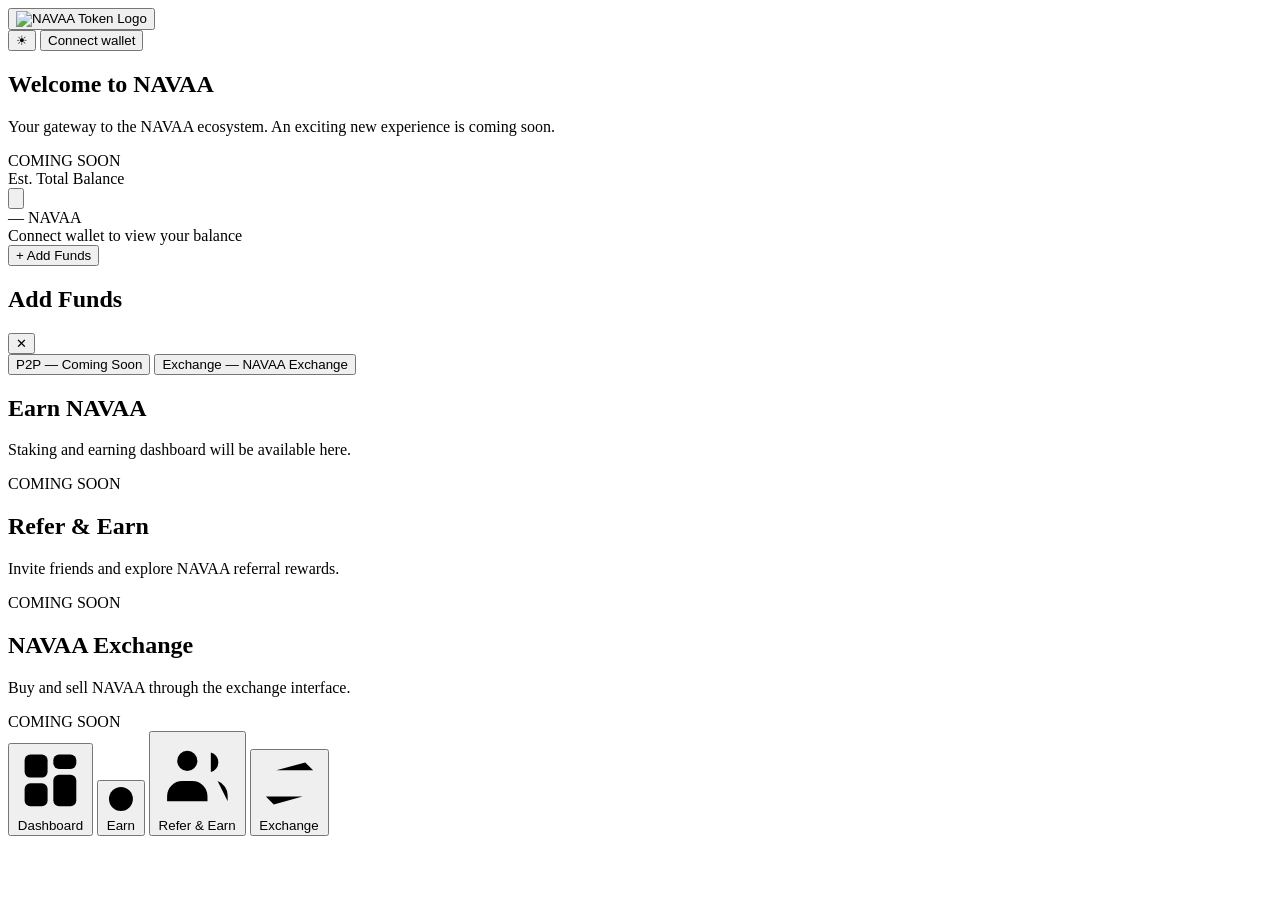
==== commit f90bca67: "Add files via upload" ====
--- a/index.html
+++ b/index.html
@@ -8,1027 +8,8 @@
 <title>NAVAA</title>
 <script src="https://cdn.jsdelivr.net/npm/ethers@6.13.5/dist/ethers.umd.min.js"></script>
   
-<style>
-  
-/* ====================================================
-      NAVAA EXCHANGE — PREMIUM DESIGN SYSTEM
-                   RESPONSIVE
-====================================================== */
-  
-  :root {
-    color-scheme: dark;
-    --bg: #080D1C;
-    --surface: #101A32;
-    --surface2: #172443;
-    --surface3: #223354;
-    --line: #263657;
-    --text: #F4F7FF;
-    --muted: #9AA9C7;
-    --accent: #18D6C5;
-    --accent-hover: #32E6D5;
-    --accent-text: #071522;
-    --green: #0ecb81;
-    --red: #f6465d;
-    --header-bg: #080D1C;
-    --radius: 8px;
-    --header-height: 68px;
-    --transition: 0.25s ease;
-  }
-  
-/* =====================================
-           LIGHT THEME
-====================================== */
-  
-  [data-theme="light"] {
-    color-scheme: light;
-    --bg: #F5F8FC;
-    --surface: #FFFFFF;
-    --surface2: #EDF3F8;
-    --surface3: #E3ECF3;
-    --line: #DCE5EF;
-    --text: #14213A;
-    --muted: #65758B;
-    --accent: #0FBFB2;
-    --accent-hover: #0AA99E;
-    --accent-text: #061A24;
-    --green: #0ecb81;
-    --red: #f6465d;
-    --header-bg: #FFFFFF;
-  }
-
-/* =================================
-             RESET
-================================== */
-
-  * {
-    box-sizing: border-box;
-    margin: 0;
-    padding: 0;
-  }
-  
-  html {
-    scroll-behavior: smooth;
-  }
-
-  body {
-    min-height: 100vh;
-    background: var(--bg);
-    color: var(--text);
-    font-family: Inter, -apple-system, BlinkMacSystemFont, "Segoe UI", Roboto, Arial, sans-serif;
-    font-size: 14px;
-    line-height: 1.5;
-    transition: background 0.25s ease, color 0.25s ease;
-  }
-
-  button,
-  input,
-  select {
-    font: inherit;
-  }
-
-  button {
-    cursor: pointer;
-    -webkit-tap-highlight-color: transparent;
-  }
-
-  main {
-    width: 100%;
-    max-width: 100%;
-    min-height: 100vh;
-    margin: 0 auto;
-    padding-bottom: calc(100px + env(safe-area-inset-bottom));
-  }
-
-/* ==========================================
-            NAVIGATION HEADER
-========================================== */
-
-.top {
-  width: 100%;
-  min-height: var(--header-height);
-  display: flex;
-  align-items: center;
-  justify-content: space-between;
-  gap: 24px;
-  padding: 0 28px;
-  background: var(--header-bg);
-  border-bottom: 1px solid var(--line);
-  position: sticky;
-  top: 0;
-  z-index: 1000;
-  transition:
-    background 0.25s ease,
-    border-color 0.25s ease,
-    box-shadow 0.25s ease;
-}
-
-/* ==========================================
-   NAVAA — PREMIUM ANIMATED BRAND VFX
-========================================== */
-
-  .brand {
-    position: relative;
-    width: 50px;
-    height: 50px;
-    display: flex;
-    align-items: center;
-    justify-content: center;
-    flex: 0 0 50px;
-    isolation: isolate;
-    cursor: pointer;
-    -webkit-tap-highlight-color: transparent;
-
-    /*---Logo button reset */
-    border: 0;
-    padding: 0;
-    background: transparent;
-  }
-
-/*--------ROTATING ENERGY RING----------*/
-
-  .brand::before {
-    content: "";
-    position: absolute;
-    inset: 1px;
-    border-radius: 50%;
-    background: conic-gradient(
-      from 0deg,
-      transparent 0deg,
-      transparent 45deg,
-      rgba(24,214,197,0.18) 90deg,
-      #18D6C5 145deg,
-      #8FFFF4 175deg,
-      rgba(24,214,197,0.35) 205deg,
-      transparent 260deg,
-      transparent 360deg
-    );
-
-    -webkit-mask:
-      radial-gradient(
-        farthest-side,
-        transparent calc(100% - 2px),
-        #000 calc(100% - 1.5px)
-      );
-
-    mask:
-      radial-gradient(
-        farthest-side,
-        transparent calc(100% - 2px),
-        #000 calc(100% - 1.5px)
-      );
-
-    animation: navaaOrbit 4s linear infinite;
-
-    z-index: 0;
-  }
-
-/*-----------SOFT NEON PULSE-------------*/
-
-  .brand::after {
-    content: "";
-    position: absolute;
-    inset: 5px;
-    border-radius: 50%;
-    background: rgba(24,214,197,0.13);
-    filter: blur(10px);
-    animation: navaaPulse 3s ease-in-out infinite;
-    z-index: -1;
-  }
-
-  /*-------OFFICIAL TOKEN IMAGE---------*/
-  
-  .brand-logo {
-    position: relative;
-    z-index: 1;
-    width: 40px;
-    height: 40px;
-    display: block;
-    object-fit: contain;
-    object-position: center;
-    flex-shrink: 0;
-    border-radius: 50%;
-    animation: navaaFloat 4s ease-in-out infinite;
-    transition:
-      transform 0.35s cubic-bezier(.2,.8,.2,1),
-      filter 0.35s ease;
-  }
-
-/*----------CONTINUOUS ROTATION------------*/
-
-  @keyframes navaaOrbit {
-    from {
-      transform: rotate(0deg);
-    }
-    to {
-      transform: rotate(360deg);
-    }
-  }
-
-/*-----------BREATHING LIGHT------------*/
-
-  @keyframes navaaPulse {
-    0%, 100% {
-      opacity: 0.35;
-      transform: scale(0.88);
-    }
-    50% {
-      opacity: 0.85;
-      transform: scale(1.12);
-    }
-  }
-
-/*------- GENTLE FLOATING LOGO -------*/
-
-  @keyframes navaaFloat {
-    0%, 100% {
-      transform: translateY(0);
-    }
-    50% {
-      transform: translateY(-2px);
-    }
-  }
-
-/*---------- DESKTOP HOVER ----------*/
-
-  .brand:hover .brand-logo {
-    transform: scale(1.09);
-    filter:
-      drop-shadow(0 0 5px rgba(24,214,197,0.65))
-      drop-shadow(0 0 12px rgba(24,214,197,0.35));
-  }
-
-  /*--------- TOUCH FEEDBACK ---------*/
-
-  .brand:active .brand-logo {
-    transform: scale(0.91);
-    filter:
-      drop-shadow(0 0 9px rgba(24,214,197,0.7));
-  }
-
-/* ==========================================
-         HEADER ACTIONS
-========================================== */
-
-.top-actions {
-  display: flex;
-  align-items: center;
-  justify-content: flex-end;
-  gap: 12px;
-  flex: 0 0 auto;
-}
-
-.row {
-  display: flex;
-  align-items: center;
-}
-
-/* ==========================================
-   CONNECT WALLET BUTTON
-========================================== */
-
-.btn {
-  min-height: 38px;
-  display: inline-flex;
-  align-items: center;
-  justify-content: center;
-  padding: 0 18px;
-  border: 1px solid transparent;
-  border-radius: var(--radius);
-  background: var(--accent);
-  color: var(--accent-text);
-  font-size: 14px;
-  font-weight: 700;
-  white-space: nowrap;
-  transition: background 0.2s ease, transform 0.2s ease, box-shadow 0.2s ease;
-}
-
-.btn:hover {
-  background: var(--accent-hover);
-  transform: translateY(-1px);
-  box-shadow: 0 4px 18px rgba(24,214,197,0.22);
-}
-
-.btn:active {
-  transform: scale(0.96);
-}
-
-/* ==========================================
-        THEME SWITCH BUTTON
-========================================== */
-
-.theme-btn {
-  width: 38px;
-  height: 38px;
-  display: inline-flex;
-  align-items: center;
-  justify-content: center;
-  flex-shrink: 0;
-  border: 1px solid var(--line);
-  border-radius: var(--radius);
-  background: var(--surface);
-  color: var(--text);
-  font-size: 19px;
-  transition:
-    background 0.2s ease,
-    border-color 0.2s ease,
-    color 0.2s ease,
-    transform 0.25s ease;
-}
-
-.theme-btn:hover {
-  background: var(--surface2);
-  border-color: var(--accent);
-  transform: rotate(15deg);
-}
-
-.theme-btn:active {
-  transform: scale(0.92);
-}
-
-/* ==========================================
-         ACCESSIBILITY
-========================================== */
-
-button:focus-visible {
-  outline: 2px solid var(--accent);
-  outline-offset: 3px;
-}
-
-/* ==========================================
-            RESPONSIVE : TABLET
-========================================== */
-
-  @media (max-width: 850px) {
-
-    .top {
-      gap: 14px;
-      padding: 0 18px;
-    }
-
-    .brand {
-      width: 46px;
-      height: 46px;
-      flex-basis: 46px;
-    }
-  
-    .brand-logo {
-      width: 40px;
-      height: 40px;
-    }
-
-  .top-actions {
-    gap: 8px;
-  }
-
-}
-
-/* ==========================================
-         RESPONSIVE : MOBILE
-========================================== */
-
-@media (max-width: 600px) {
-
-  :root {
-    --header-height: 58px;
-  }
-
-  .top {
-    min-height: var(--header-height);
-    gap: 4px;
-    padding: 0 8px;
-  }
-
-  .brand {
-    flex: 0 0 40px;
-    width: 40px;
-    height: 40px;
-  }
-  
-  .top-actions {
-    flex: 0 0 auto;
-    gap: 6px;
-  }
-
-  .brand-logo {
-    width: 36px;
-    height: 36px;
-  }
-
-  .theme-btn {
-    width: 34px;
-    height: 34px;
-    font-size: 17px;
-  }
-
-  .btn {
-    min-height: 34px;
-    padding: 0 10px;
-    font-size: 12px;
-  }
-}
-
-/* ==========================================
-       RESPONSIVE : SMALL MOBILE
-========================================== */
-
-@media (max-width: 380px) {
-
-  .top {
-    gap: 4px;
-    padding: 0 8px;
-  }
-
-    .brand {
-      width: 40px;
-      height: 40px;
-      flex-basis: 40px;
-    }
-
-  .brand-logo {
-    width: 32px;
-    height: 32px;
-  }
-
-  .top-actions {
-    gap: 5px;
-  }
-
-  .theme-btn {
-    width: 31px;
-    height: 31px;
-    font-size: 16px;
-  }
-
-  .btn {
-    min-height: 32px;
-    padding: 0 7px;
-    font-size: 10px;
-  }
-}
-
-/* ==========================================
-         REDUCED MOTION ACCESSIBILITY
-========================================== */
-
-@media (prefers-reduced-motion: reduce) {
-
-  *,
-  *::before,
-  *::after {
-    scroll-behavior: auto !important;
-    animation-duration: 0.01ms !important;
-    animation-iteration-count: 1 !important;
-    transition-duration: 0.01ms !important;
-  }
-}
-/* ===================================================
-           END : HEADER DESIGN 
-  ===================================================*/
-
-  /* =========================================
-       NAVAA — BINANCE INSPIRED BALANCE
-========================================= */
-
-.balance-card {
-  display: flex;
-  align-items: center;
-  justify-content: space-between;
-  gap: 16px;
-  width: 100%;
-  padding: 20px 28px;
-  margin: 0;
-  background: var(--surface);
-  border-bottom: 1px solid var(--line);
-  min-width: 0;
-}
-
-.balance-info {
-  min-width: 0;
-}
-
-.balance-heading {
-  display: flex;
-  align-items: center;
-  gap: 9px;
-}
-
-.balance-label {
-  color: var(--muted);
-  font-size: 13px;
-  font-weight: 500;
-  letter-spacing: 0.1px;
-}
-
-.balance-toggle {
-  width: 28px;
-  height: 28px;
-  display: inline-flex;
-  align-items: center;
-  justify-content: center;
-  border: 0;
-  border-radius: 50%;
-  background: transparent;
-  color: var(--muted);
-  cursor: pointer;
-  transition: color 0.2s ease, background 0.2s ease;
-}
-
-.balance-toggle:hover {
-  color: var(--accent);
-  background: var(--surface2);
-}
-
-.balance-toggle svg {
-  width: 19px;
-  height: 19px;
-  fill: none;
-  stroke: currentColor;
-  stroke-width: 1.8;
-  stroke-linecap: round;
-  stroke-linejoin: round;
-}
-
-.balance-value {
-  margin-top: 5px;
-  color: var(--text);
-  font-size: clamp(25px, 3.5vw, 32px);
-  font-weight: 700;
-  line-height: 1.3;
-  letter-spacing: -0.6px;
-  font-variant-numeric: tabular-nums;
-  overflow-wrap: anywhere;
-}
-
-.balance-symbol {
-  margin-left: 3px;
-  color: var(--muted);
-  font-size: 14px;
-  font-weight: 600;
-  letter-spacing: 0;
-}
-
-.balance-status {
-  margin-top: 5px;
-  color: var(--muted);
-  font-size: 12px;
-}
-
-.add-fund-btn {
-  flex: 0 0 auto;
-  min-height: 42px;
-  padding: 0 23px;
-  border: 0;
-  border-radius: 8px;
-  background: var(--accent);
-  color: var(--accent-text);
-  font-size: 14px;
-  font-weight: 700;
-  white-space: nowrap;
-  transition: background 0.2s ease, transform 0.2s ease;
-}
-
-.add-fund-btn:hover {
-  background: var(--accent-hover);
-  transform: translateY(-1px);
-}
-
-.add-fund-btn:active {
-  transform: scale(0.96);
-}
-
-@media(max-width:600px) {
-  .balance-card {
-    padding: 17px 12px;
-    gap: 8px;
-  }
-
-  .balance-value {
-    font-size: 24px;
-  }
-
-  .balance-label {
-    font-size: 12px;
-  }
-
-  .add-fund-btn {
-    min-height: 36px;
-    padding: 0 13px;
-    font-size: 12px;
-  }
-}
-
-@media(max-width:380px) {
-  .balance-card {
-    padding: 15px 9px;
-  }
-
-  .balance-value {
-    font-size: 21px;
-  }
-
-  .add-fund-btn {
-    padding: 0 10px;
-    font-size: 11px;
-  }
-}
-
-  
-/* =================================
-   NAVAA ADD FUNDS — RESPONSIVE
-================================= */
-
-.fund-sheet {
-  position: fixed;
-  inset: 0;
-  z-index: 9999;
-  display: none;
-  align-items: flex-end;
-  justify-content: center;
-  padding: 16px;
-  overflow-y: auto;
-  overscroll-behavior: contain;
-  background: rgba(0, 0, 0, 0.65);
-  backdrop-filter: blur(5px);
-  -webkit-backdrop-filter: blur(5px);
-}
-
-.fund-sheet.show {
-  display: flex;
-}
-
-.fund-sheet-box {
-  width: 100%;
-  max-width: 480px;
-  max-height: calc(100dvh - 32px);
-  padding: 24px;
-  overflow-y: auto;
-  overscroll-behavior: contain;
-  background: var(--surface);
-  color: var(--text);
-  border: 1px solid var(--line);
-  border-radius: 22px 22px 0 0;
-  box-shadow: 0 -10px 40px rgba(0,0,0,.25);
-  animation: fundSheetUp .25s ease;
-}
-
-.fund-sheet-box .row {
-  display: flex;
-  justify-content: space-between;
-  align-items: center;
-  gap: 12px;
-  margin-bottom: 16px;
-  min-width: 0;
-}
-
-.fund-option {
-  display: block;
-  width: 100%;
-  min-height: 50px;
-  margin-top: 10px;
-  padding: 15px 16px;
-  border: 1px solid var(--line);
-  border-radius: 12px;
-  background: var(--surface2);
-  color: var(--text);
-  font-size: 14px;
-  font-weight: 700;
-  text-align: left;
-  cursor: pointer;
-  transition: border-color .2s ease,
-              background .2s ease,
-              transform .2s ease;
-}
-
-.fund-option:hover {
-  border-color: var(--accent);
-  background: var(--surface3);
-}
-
-.fund-option:active {
-  transform: scale(.98);
-}
-
-.fund-option:focus-visible {
-  outline: 2px solid var(--accent);
-  outline-offset: 3px;
-}
-
-.fund-sheet .muted {
-  color: var(--muted);
-  font-size: 12px;
-  line-height: 1.5;
-}
-
-.fund-sheet .btn.secondary {
-  min-width: 40px;
-  min-height: 40px;
-  background: var(--surface2);
-  color: var(--text);
-  border: 1px solid var(--line);
-}
-
-/* Animation */
-@keyframes fundSheetUp {
-  from {
-    opacity: 0;
-    transform: translateY(25px);
-  }
-  to {
-    opacity: 1;
-    transform: translateY(0);
-  }
-}
-
-/* Tablets and small laptops */
-@media (min-width: 600px) {
-  .fund-sheet {
-    align-items: center;
-  }
-
-  .fund-sheet-box {
-    border-radius: 22px;
-  }
-}
-
-/* Mobile */
-@media (max-width: 599px) {
-  .fund-sheet {
-    padding: 0;
-  }
-
-  .fund-sheet-box {
-    max-width: 100%;
-    padding: 22px 16px;
-    padding-bottom: max(22px, env(safe-area-inset-bottom));
-    border-radius: 22px 22px 0 0;
-  }
-}
-
-/*====== Very small phones ====== */
-@media (max-width: 360px) {
-  .fund-sheet-box {
-    padding-left: 12px;
-    padding-right: 12px;
-  }
-
-  .fund-option {
-    padding: 13px 12px;
-    font-size: 13px;
-  }
-}
-
-/* Short landscape screens */
-@media (max-height: 450px) {
-  .fund-sheet {
-    align-items: flex-start;
-  }
-
-  .fund-sheet-box {
-    max-height: calc(100dvh - 16px);
-    margin: 8px 0;
-    border-radius: 16px;
-  }
-}
-
-/* Reduced motion accessibility */
-@media (prefers-reduced-motion: reduce) {
-  .fund-sheet-box {
-    animation: none;
-  }
-
-  .fund-option {
-    transition: none;
-  }
-}
-
-  
-/* ==========================================
-   NAVAA PREMIUM BOTTOM NAVIGATION
-========================================== */
-
-/* Page switching */
-.app-page {
-  display: none;
-  width: 100%;
-  min-height: 55vh;
-  animation: pageFadeIn .28s ease;
-}
-
-.app-page.active {
-  display: block;
-}
-
-@keyframes pageFadeIn {
-  from {
-    opacity: 0;
-    transform: translateY(8px);
-  }
-  to {
-    opacity: 1;
-    transform: translateY(0);
-  }
-}
-
-/* Placeholder sections */
-.page-placeholder {
-  width: min(100% - 32px, 900px);
-  min-height: 42vh;
-  margin: 30px auto;
-  padding: 35px 20px;
-  display: flex;
-  flex-direction: column;
-  align-items: center;
-  justify-content: center;
-  text-align: center;
-  border: 1px solid var(--line);
-  border-radius: 18px;
-  background:
-    radial-gradient(
-      circle at 50% 0%,
-      rgba(24,214,197,.09),
-      transparent 65%
-    ),
-    var(--surface);
-}
-
-.page-placeholder h2 {
-  margin-bottom: 8px;
-  color: var(--text);
-  font-size: clamp(21px, 4vw, 28px);
-  font-weight: 750;
-}
-
-.page-placeholder p {
-  max-width: 420px;
-  color: var(--muted);
-  font-size: 13px;
-  line-height: 1.7;
-}
-
-.page-placeholder .coming-soon {
-  margin-top: 18px;
-  padding: 7px 14px;
-  border: 1px solid rgba(24,214,197,.3);
-  border-radius: 30px;
-  background: rgba(24,214,197,.08);
-  color: var(--accent);
-  font-size: 11px;
-  font-weight: 800;
-  letter-spacing: 1px;
-}
-
-/* Fixed bottom navigation */
-.bottom-nav {
-  position: fixed;
-  left: 0;
-  right: 0;
-  bottom: 0;
-  z-index: 2000;
-
-  display: grid;
-  grid-template-columns: repeat(4, minmax(0, 1fr));
-  align-items: stretch;
-
-  width: 100%;
-  min-height: 74px;
-  padding: 8px 8px max(8px, env(safe-area-inset-bottom));
-
-  background: rgba(8,13,28,.94);
-  border-top: 1px solid var(--line);
-
-  backdrop-filter: blur(18px);
-  -webkit-backdrop-filter: blur(18px);
-
-  box-shadow: 0 -8px 30px rgba(0,0,0,.22);
-}
-
-[data-theme="light"] .bottom-nav {
-  background: rgba(255,255,255,.95);
-  box-shadow: 0 -8px 30px rgba(20,33,58,.08);
-}
-
-/* Individual navigation item */
-.bottom-nav-item {
-  position: relative;
-  isolation: isolate;
-
-  display: flex;
-  flex-direction: column;
-  align-items: center;
-  justify-content: center;
-  gap: 4px;
-
-  min-width: 0;
-  min-height: 58px;
-  padding: 5px 2px;
-
-  border: 0;
-  border-radius: 12px;
-  background: transparent;
-  color: var(--muted);
-
-  font-size: 11px;
-  font-weight: 600;
-  line-height: 1.2;
-  white-space: nowrap;
-
-  -webkit-tap-highlight-color: transparent;
-  touch-action: manipulation;
-
-  transition:
-    color .22s ease,
-    background .22s ease,
-    transform .18s ease;
-}
-
-/* Navigation icons */
-.bottom-nav-item svg {
-  width: 22px;
-  height: 22px;
-  flex-shrink: 0;
-
-  fill: none;
-  stroke: currentColor;
-  stroke-width: 1.8;
-  stroke-linecap: round;
-  stroke-linejoin: round;
-
-  transition:
-    transform .25s ease,
-    filter .25s ease;
-}
-
-/* Active glow */
-.bottom-nav-item.active {
-  color: var(--accent);
-  background: rgba(24,214,197,.08);
-}
-
-.bottom-nav-item.active svg {
-  filter: drop-shadow(0 0 6px rgba(24,214,197,.65));
-  transform: translateY(-2px);
-}
-
-.bottom-nav-item.active::after {
-  content: "";
-  position: absolute;
-  top: 0;
-  left: 35%;
-  width: 30%;
-  height: 2px;
-  border-radius: 10px;
-  background: var(--accent);
-  box-shadow: 0 0 10px var(--accent);
-}
-
-/* Touch feedback */
-.bottom-nav-item:active {
-  transform: scale(.93);
-  background: rgba(24,214,197,.12);
-}
-
-.bottom-nav-item:focus-visible {
-  outline: 2px solid var(--accent);
-  outline-offset: -2px;
-}
-
-/* Tablet and desktop */
-@media (min-width: 700px) {
-  .bottom-nav {
-    min-height: 78px;
-    padding: 8px 12px;
-  }
-
-  .bottom-nav-item {
-    max-width: 180px;
-    width: 100%;
-    justify-self: center;
-    font-size: 12px;
-  }
-}
-
-/* Small mobile */
-@media (max-width: 360px) {
-  .bottom-nav {
-    padding-left: 3px;
-    padding-right: 3px;
-  }
-
-  .bottom-nav-item {
-    font-size: 10px;
-    gap: 3px;
-  }
-
-  .bottom-nav-item svg {
-    width: 20px;
-    height: 20px;
-  }
-}
-
-
-  
-
-</style>
+<link rel="stylesheet" href="style.css">
+
 </head>
   <body>
     <main>
@@ -1598,5 +579,6 @@
       })();
 </script>
     
+    <script src="app.js"></script>
   </body>
 </html>
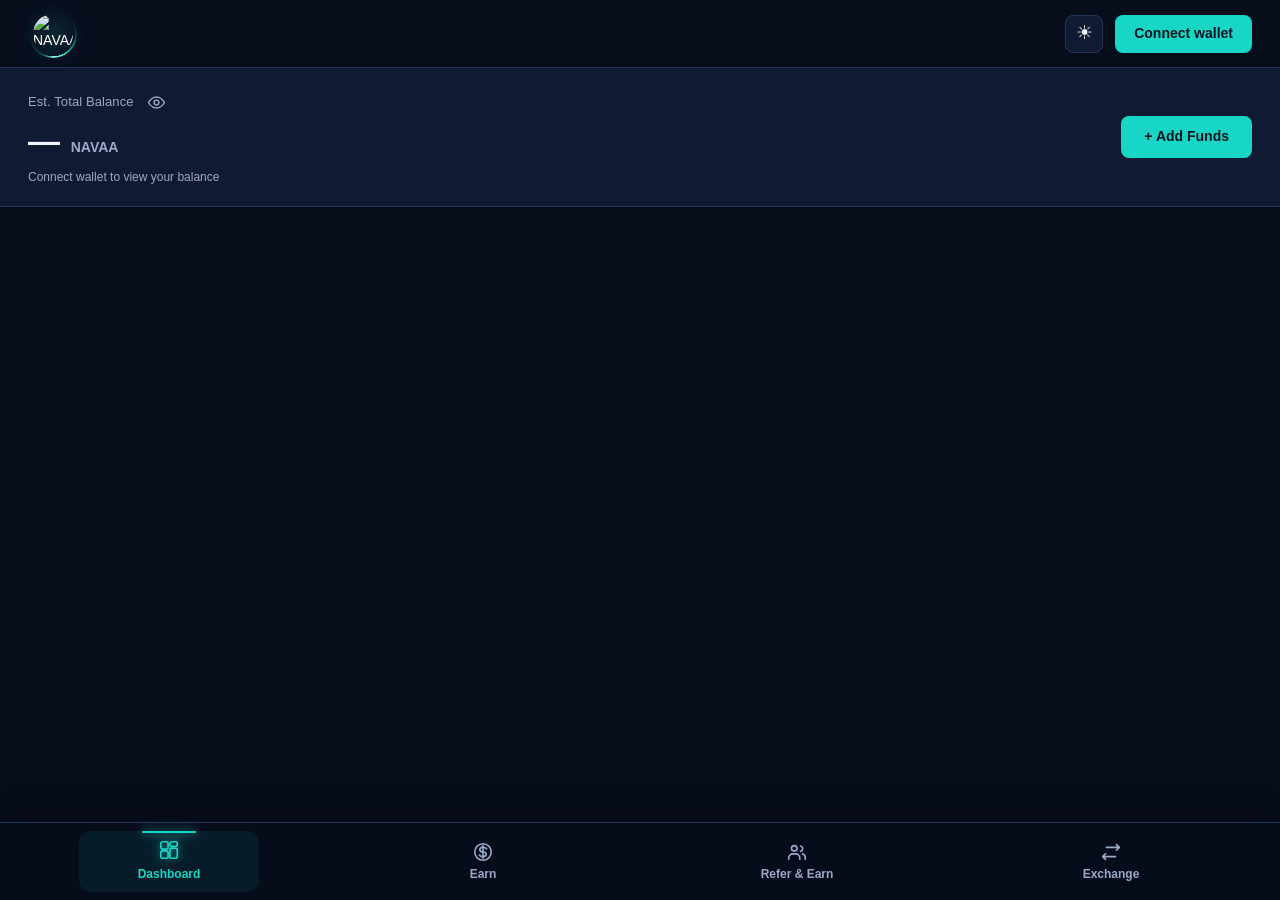
==== commit 03ea2e43: "index.html" ====
--- a/index.html
+++ b/index.html
@@ -216,368 +216,8 @@
       
     </main>
     <script>
-      /*=========================================================
-                          JAVASCRIPT START
-      ==========================================================*/
-      
-      /*========================================
-                  NAVAA THEME SYSTEM
-      ========================================*/
-
-      const themeToggle = document.getElementById("themeToggle");
-      function setTheme(theme) {
-        document.documentElement.setAttribute(
-          "data-theme",
-          theme
-        );
-
-        localStorage.setItem("navaa-theme", theme);
-
-        if (themeToggle) {
-          themeToggle.textContent =
-            theme === "dark" ? "☀" : "☾";
-        }
-      }
-      
-      /**************************************
-                  Load saved theme
-      **************************************/
-
-      const savedTheme =
-        localStorage.getItem("navaa-theme") || "dark";
-      setTheme(savedTheme);
-
-    /**************************************
-                  Toggle theme
-    **************************************/
-
-      themeToggle.addEventListener("click", () => {
-
-        const currentTheme =
-          document.documentElement.getAttribute("data-theme");
-        setTheme(
-          currentTheme === "dark" ? "light" : "dark"
-        );
-      });
-      
+
     </script>
-<!--==================================================
-          JAVASCRIPT : Wallet Balance 
-    ===============================================--->
-    <script>
-      (() => {
-        'use strict';
-        const TOKEN_ADDRESS =
-          '0x82dba663278ADF0c398c1795a31760c7a76CA932';
-
-        const POLYGON_CHAIN_ID = 137n;
-        const TOKEN_ABI = [
-          'function balanceOf(address) view returns (uint256)',
-          'function decimals() view returns (uint8)',
-          'function symbol() view returns (string)'
-        ];
-
-        const $ = id => document.getElementById(id);
-        const appPages = document.querySelectorAll('.app-page');
-        const bottomNavItems = document.querySelectorAll('.bottom-nav-item');
-        const connectBtn = $('connectBtn');
-        const balanceAmount = $('navaaBalanceAmount');
-        const balanceStatus = $('navaaBalanceStatus');
-        const balanceVisibilityBtn = $('balanceVisibilityBtn');
-       
-        let balanceHidden = false;
-        let actualBalanceText = '—';
-        
-        const eyeOpenIcon = `
-        <svg viewBox="0 0 24 24" aria-hidden="true">
-        <path d="M2 12s3.6-7 10-7 10 7 10 7-3.6 7-10 7S2 12 2 12Z"/>
-        <circle cx="12" cy="12" r="3"/>
-        </svg>`;
-        
-        const eyeClosedIcon = `
-        <svg viewBox="0 0 24 24" aria-hidden="true">
-        <path d="m3 3 18 18"/>
-        <path d="M10.6 10.6a2 2 0 0 0 2.8 2.8"/>
-        <path d="M9.9 5.2A11 11 0 0 1 12 5c6.4 0 10 7 10 7a14 14 0 0 1-3 3.8"/>
-        <path d="M6.2 6.2C3.5 8 2 12 2 12s3.6 7 10 7a10 10 0 0 0 3-.5"/>
-        </svg>`;
-
-        let walletAddress = null;
-
-        function shortAddress(address) {
-          return address.slice(0, 6) + '...' + address.slice(-4);
-        }
-        
-        function showBalance(value) {
-          actualBalanceText = value;
-          balanceAmount.textContent = balanceHidden
-            ? '••••••••'
-            : actualBalanceText;
-        }
-
-        balanceVisibilityBtn.addEventListener('click', () => {
-          balanceHidden = !balanceHidden;
-            showBalance(actualBalanceText);
-
-          balanceVisibilityBtn.innerHTML = balanceHidden
-            ? eyeClosedIcon
-            : eyeOpenIcon;
-          
-          balanceVisibilityBtn.setAttribute(
-            'aria-label',
-            balanceHidden ? 'Show balance' : 'Hide balance'
-          );
-
-          balanceVisibilityBtn.title =
-            balanceHidden ? 'Show balance' : 'Hide balance';
-        });
- 
-        function showStatus(message) {
-          balanceStatus.textContent = message;
-        }
-        
-        async function readNavaaBalance() {
-          if (!walletAddress || !window.ethereum) return;
-          try {
-            const walletProvider =
-              new ethers.BrowserProvider(window.ethereum);
-            const network = await walletProvider.getNetwork();
-
-            if (network.chainId !== POLYGON_CHAIN_ID) {
-              showBalance('—');
-              showStatus('Please switch to Polygon Mainnet');
-              return;
-            }
-
-            const token = new ethers.Contract(
-              TOKEN_ADDRESS,
-              TOKEN_ABI,
-              walletProvider
-            );
-
-            const [rawBalance, decimals, symbol] =
-              await Promise.all([
-                token.balanceOf(walletAddress),
-                token.decimals(),
-                token.symbol()
-              ]);
-
-            const formatted = Number(
-              ethers.formatUnits(rawBalance, decimals)
-            ).toLocaleString('en-US', {
-              maximumFractionDigits: 4
-            });
-     
-            showBalance(formatted);
-            showStatus(
-              shortAddress(walletAddress) +
-              ' · ' + symbol + ' balance on Polygon'
-            );
-          } 
-          
-          catch (error) {
-            console.error('NAVAA balance error:', error);
-            showBalance('—');
-            showStatus('Unable to load NAVAA balance. Please retry.');
-          }
-        }
-
-        async function connectWallet() {
-          try {
-            if (!window.ethereum) {
-              showStatus('Open this website inside MetaMask, Trust Wallet or SafePal DApp browser.');
-              return;
-            }
-
-            connectBtn.disabled = true;
-            connectBtn.textContent = 'Connecting...';
-
-            let accounts = await window.ethereum.request({
-              method: 'eth_requestAccounts'
-            });
-
-            if (!accounts || !accounts.length) {
-              throw new Error('No wallet account found.');
-            }
-
-            let chain = await window.ethereum.request({
-              method: 'eth_chainId'
-            });
-
-            if (BigInt(chain) !== POLYGON_CHAIN_ID) {
-              try {
-                await window.ethereum.request({
-                  method: 'wallet_switchEthereumChain',
-                  params: [{ chainId: '0x89' }]
-                });
-              } catch (error) {
-                if (error.code === 4902) {
-                  await window.ethereum.request({
-                    method: 'wallet_addEthereumChain',
-                    params: [{
-                      chainId: '0x89',
-                      chainName: 'Polygon Mainnet',
-                      nativeCurrency: {
-                        name: 'POL',
-                        symbol: 'POL',
-                        decimals: 18
-                      },
-                      rpcUrls: ['https://polygon.drpc.org'],
-                      blockExplorerUrls: ['https://polygonscan.com']
-                    }]
-                  });
-                }
-                else {
-                  throw error;
-                }
-              }
-            }
-
-            accounts = await window.ethereum.request({
-              method: 'eth_accounts'
-            });
-            
-            walletAddress = accounts[0];
-            connectBtn.textContent = shortAddress(walletAddress);
-            await readNavaaBalance();
-          }
-          
-          catch (error) {
-            console.error('Wallet connection error:', error);
-            showStatus(error.message || 'Wallet connection failed.');
-            connectBtn.textContent = 'Connect wallet';
-          }
-          
-          finally {
-            connectBtn.disabled = false;
-          }
-        }
-        
-        connectBtn.addEventListener('click', connectWallet);
-        if (window.ethereum && window.ethereum.on) {
-          window.ethereum.on('accountsChanged', accounts => {
-            walletAddress = accounts.length ? accounts[0] : null;
-            if (!walletAddress) {
-              connectBtn.textContent = 'Connect wallet';
-              showBalance('—');
-              showStatus('Connect wallet to view your balance');
-              return;
-            }
-
-            connectBtn.textContent = shortAddress(walletAddress);
-            readNavaaBalance();
-          });
-
-          window.ethereum.on('chainChanged', () => {
-            readNavaaBalance();
-        });
-      }
- 
-        // Restore an already-authorized wallet without a new permission prompt
-        
-        async function restoreWallet() {
-          if (!window.ethereum) return;
-          try {
-            const accounts = await window.ethereum.request({
-              method: 'eth_accounts'
-            });
-            if (accounts.length) {
-              walletAddress = accounts[0];
-              connectBtn.textContent = shortAddress(walletAddress);
-              await readNavaaBalance();
-            }
-          } 
-          
-          catch (error) {
-            console.error(error);
-          }
-        }
-
-        restoreWallet();
-        
-         /* =================================
-             NAVAA PAGE NAVIGATION SYSTEM
-        ==================================== */
-
-        function showPage(pageName) {
-          const validPages = [
-            'home',
-            'dashboard',
-            'earn',
-            'refer',
-            'exchange'
-          ];
-
-          if (!validPages.includes(pageName)) return;
-            appPages.forEach(page => {
-            page.classList.remove('active');
-          });
-          
-          const targetPage = document.getElementById(
-            'page' + pageName.charAt(0).toUpperCase() + pageName.slice(1)
-          );
-
-          if (targetPage) {
-            targetPage.classList.add('active');
-          }
-
-            bottomNavItems.forEach(button => {
-            const isActive = button.dataset.pageTarget === pageName;
-            button.classList.toggle('active', isActive);
-
-            if (isActive) {
-              button.setAttribute('aria-current', 'page');
-            } else {
-              button.removeAttribute('aria-current');
-            }
-          });
-
-          window.scrollTo({
-            top: 0,
-            behavior: 'smooth'
-          });
-        }
-        
-        /*========== Bottom navigation clicks ==============*/
-          bottomNavItems.forEach(button => {
-          button.addEventListener('click', () => {
-            showPage(button.dataset.pageTarget);
-          });
-        });
-        
-        /*=========== Logo always opens Home ==============*/
-        document.getElementById('homeLogoBtn').addEventListener('click', () => {
-          showPage('home');
-        });
-
-
-        /*================================
-                  Add Fund popup
-        ================================*/
-        $('addFundBtn').addEventListener('click', () => {
-          $('fundSheet').classList.add('show');
-        });
-
-        $('closeFundSheet').addEventListener('click', () => {
-          $('fundSheet').classList.remove('show');
-        });
-
-        $('fundSheet').addEventListener('click', event => {
-          if (event.target === $('fundSheet')) {
-            $('fundSheet').classList.remove('show');
-          }
-        });
-
-        $('fundP2P').addEventListener('click', () => {
-          $('fundMessage').textContent = 'P2P is coming soon.';
-        });
-
-        $('fundExchange').addEventListener('click', () => {
-          $('fundSheet').classList.remove('show');
-          showPage('exchange');
-        });  
-      })();
-</script>
     
     <script src="app.js"></script>
   </body>
--- a/style.css
+++ b/style.css
@@ -0,0 +1,1020 @@
+
+  
+/* ====================================================
+      NAVAA EXCHANGE — PREMIUM DESIGN SYSTEM
+                   RESPONSIVE
+====================================================== */
+  
+  :root {
+    color-scheme: dark;
+    --bg: #080D1C;
+    --surface: #101A32;
+    --surface2: #172443;
+    --surface3: #223354;
+    --line: #263657;
+    --text: #F4F7FF;
+    --muted: #9AA9C7;
+    --accent: #18D6C5;
+    --accent-hover: #32E6D5;
+    --accent-text: #071522;
+    --green: #0ecb81;
+    --red: #f6465d;
+    --header-bg: #080D1C;
+    --radius: 8px;
+    --header-height: 68px;
+    --transition: 0.25s ease;
+  }
+  
+/* =====================================
+           LIGHT THEME
+====================================== */
+  
+  [data-theme="light"] {
+    color-scheme: light;
+    --bg: #F5F8FC;
+    --surface: #FFFFFF;
+    --surface2: #EDF3F8;
+    --surface3: #E3ECF3;
+    --line: #DCE5EF;
+    --text: #14213A;
+    --muted: #65758B;
+    --accent: #0FBFB2;
+    --accent-hover: #0AA99E;
+    --accent-text: #061A24;
+    --green: #0ecb81;
+    --red: #f6465d;
+    --header-bg: #FFFFFF;
+  }
+
+/* =================================
+             RESET
+================================== */
+
+  * {
+    box-sizing: border-box;
+    margin: 0;
+    padding: 0;
+  }
+  
+  html {
+    scroll-behavior: smooth;
+  }
+
+  body {
+    min-height: 100vh;
+    background: var(--bg);
+    color: var(--text);
+    font-family: Inter, -apple-system, BlinkMacSystemFont, "Segoe UI", Roboto, Arial, sans-serif;
+    font-size: 14px;
+    line-height: 1.5;
+    transition: background 0.25s ease, color 0.25s ease;
+  }
+
+  button,
+  input,
+  select {
+    font: inherit;
+  }
+
+  button {
+    cursor: pointer;
+    -webkit-tap-highlight-color: transparent;
+  }
+
+  main {
+    width: 100%;
+    max-width: 100%;
+    min-height: 100vh;
+    margin: 0 auto;
+    padding-bottom: calc(100px + env(safe-area-inset-bottom));
+  }
+
+/* ==========================================
+            NAVIGATION HEADER
+========================================== */
+
+.top {
+  width: 100%;
+  min-height: var(--header-height);
+  display: flex;
+  align-items: center;
+  justify-content: space-between;
+  gap: 24px;
+  padding: 0 28px;
+  background: var(--header-bg);
+  border-bottom: 1px solid var(--line);
+  position: sticky;
+  top: 0;
+  z-index: 1000;
+  transition:
+    background 0.25s ease,
+    border-color 0.25s ease,
+    box-shadow 0.25s ease;
+}
+
+/* ==========================================
+   NAVAA — PREMIUM ANIMATED BRAND VFX
+========================================== */
+
+  .brand {
+    position: relative;
+    width: 50px;
+    height: 50px;
+    display: flex;
+    align-items: center;
+    justify-content: center;
+    flex: 0 0 50px;
+    isolation: isolate;
+    cursor: pointer;
+    -webkit-tap-highlight-color: transparent;
+
+    /*---Logo button reset */
+    border: 0;
+    padding: 0;
+    background: transparent;
+  }
+
+/*--------ROTATING ENERGY RING----------*/
+
+  .brand::before {
+    content: "";
+    position: absolute;
+    inset: 1px;
+    border-radius: 50%;
+    background: conic-gradient(
+      from 0deg,
+      transparent 0deg,
+      transparent 45deg,
+      rgba(24,214,197,0.18) 90deg,
+      #18D6C5 145deg,
+      #8FFFF4 175deg,
+      rgba(24,214,197,0.35) 205deg,
+      transparent 260deg,
+      transparent 360deg
+    );
+
+    -webkit-mask:
+      radial-gradient(
+        farthest-side,
+        transparent calc(100% - 2px),
+        #000 calc(100% - 1.5px)
+      );
+
+    mask:
+      radial-gradient(
+        farthest-side,
+        transparent calc(100% - 2px),
+        #000 calc(100% - 1.5px)
+      );
+
+    animation: navaaOrbit 4s linear infinite;
+
+    z-index: 0;
+  }
+
+/*-----------SOFT NEON PULSE-------------*/
+
+  .brand::after {
+    content: "";
+    position: absolute;
+    inset: 5px;
+    border-radius: 50%;
+    background: rgba(24,214,197,0.13);
+    filter: blur(10px);
+    animation: navaaPulse 3s ease-in-out infinite;
+    z-index: -1;
+  }
+
+  /*-------OFFICIAL TOKEN IMAGE---------*/
+  
+  .brand-logo {
+    position: relative;
+    z-index: 1;
+    width: 40px;
+    height: 40px;
+    display: block;
+    object-fit: contain;
+    object-position: center;
+    flex-shrink: 0;
+    border-radius: 50%;
+    animation: navaaFloat 4s ease-in-out infinite;
+    transition:
+      transform 0.35s cubic-bezier(.2,.8,.2,1),
+      filter 0.35s ease;
+  }
+
+/*----------CONTINUOUS ROTATION------------*/
+
+  @keyframes navaaOrbit {
+    from {
+      transform: rotate(0deg);
+    }
+    to {
+      transform: rotate(360deg);
+    }
+  }
+
+/*-----------BREATHING LIGHT------------*/
+
+  @keyframes navaaPulse {
+    0%, 100% {
+      opacity: 0.35;
+      transform: scale(0.88);
+    }
+    50% {
+      opacity: 0.85;
+      transform: scale(1.12);
+    }
+  }
+
+/*------- GENTLE FLOATING LOGO -------*/
+
+  @keyframes navaaFloat {
+    0%, 100% {
+      transform: translateY(0);
+    }
+    50% {
+      transform: translateY(-2px);
+    }
+  }
+
+/*---------- DESKTOP HOVER ----------*/
+
+  .brand:hover .brand-logo {
+    transform: scale(1.09);
+    filter:
+      drop-shadow(0 0 5px rgba(24,214,197,0.65))
+      drop-shadow(0 0 12px rgba(24,214,197,0.35));
+  }
+
+  /*--------- TOUCH FEEDBACK ---------*/
+
+  .brand:active .brand-logo {
+    transform: scale(0.91);
+    filter:
+      drop-shadow(0 0 9px rgba(24,214,197,0.7));
+  }
+
+/* ==========================================
+         HEADER ACTIONS
+========================================== */
+
+.top-actions {
+  display: flex;
+  align-items: center;
+  justify-content: flex-end;
+  gap: 12px;
+  flex: 0 0 auto;
+}
+
+.row {
+  display: flex;
+  align-items: center;
+}
+
+/* ==========================================
+   CONNECT WALLET BUTTON
+========================================== */
+
+.btn {
+  min-height: 38px;
+  display: inline-flex;
+  align-items: center;
+  justify-content: center;
+  padding: 0 18px;
+  border: 1px solid transparent;
+  border-radius: var(--radius);
+  background: var(--accent);
+  color: var(--accent-text);
+  font-size: 14px;
+  font-weight: 700;
+  white-space: nowrap;
+  transition: background 0.2s ease, transform 0.2s ease, box-shadow 0.2s ease;
+}
+
+.btn:hover {
+  background: var(--accent-hover);
+  transform: translateY(-1px);
+  box-shadow: 0 4px 18px rgba(24,214,197,0.22);
+}
+
+.btn:active {
+  transform: scale(0.96);
+}
+
+/* ==========================================
+        THEME SWITCH BUTTON
+========================================== */
+
+.theme-btn {
+  width: 38px;
+  height: 38px;
+  display: inline-flex;
+  align-items: center;
+  justify-content: center;
+  flex-shrink: 0;
+  border: 1px solid var(--line);
+  border-radius: var(--radius);
+  background: var(--surface);
+  color: var(--text);
+  font-size: 19px;
+  transition:
+    background 0.2s ease,
+    border-color 0.2s ease,
+    color 0.2s ease,
+    transform 0.25s ease;
+}
+
+.theme-btn:hover {
+  background: var(--surface2);
+  border-color: var(--accent);
+  transform: rotate(15deg);
+}
+
+.theme-btn:active {
+  transform: scale(0.92);
+}
+
+/* ==========================================
+         ACCESSIBILITY
+========================================== */
+
+button:focus-visible {
+  outline: 2px solid var(--accent);
+  outline-offset: 3px;
+}
+
+/* ==========================================
+            RESPONSIVE : TABLET
+========================================== */
+
+  @media (max-width: 850px) {
+
+    .top {
+      gap: 14px;
+      padding: 0 18px;
+    }
+
+    .brand {
+      width: 46px;
+      height: 46px;
+      flex-basis: 46px;
+    }
+  
+    .brand-logo {
+      width: 40px;
+      height: 40px;
+    }
+
+  .top-actions {
+    gap: 8px;
+  }
+
+}
+
+/* ==========================================
+         RESPONSIVE : MOBILE
+========================================== */
+
+@media (max-width: 600px) {
+
+  :root {
+    --header-height: 58px;
+  }
+
+  .top {
+    min-height: var(--header-height);
+    gap: 4px;
+    padding: 0 8px;
+  }
+
+  .brand {
+    flex: 0 0 40px;
+    width: 40px;
+    height: 40px;
+  }
+  
+  .top-actions {
+    flex: 0 0 auto;
+    gap: 6px;
+  }
+
+  .brand-logo {
+    width: 36px;
+    height: 36px;
+  }
+
+  .theme-btn {
+    width: 34px;
+    height: 34px;
+    font-size: 17px;
+  }
+
+  .btn {
+    min-height: 34px;
+    padding: 0 10px;
+    font-size: 12px;
+  }
+}
+
+/* ==========================================
+       RESPONSIVE : SMALL MOBILE
+========================================== */
+
+@media (max-width: 380px) {
+
+  .top {
+    gap: 4px;
+    padding: 0 8px;
+  }
+
+    .brand {
+      width: 40px;
+      height: 40px;
+      flex-basis: 40px;
+    }
+
+  .brand-logo {
+    width: 32px;
+    height: 32px;
+  }
+
+  .top-actions {
+    gap: 5px;
+  }
+
+  .theme-btn {
+    width: 31px;
+    height: 31px;
+    font-size: 16px;
+  }
+
+  .btn {
+    min-height: 32px;
+    padding: 0 7px;
+    font-size: 10px;
+  }
+}
+
+/* ==========================================
+         REDUCED MOTION ACCESSIBILITY
+========================================== */
+
+@media (prefers-reduced-motion: reduce) {
+
+  *,
+  *::before,
+  *::after {
+    scroll-behavior: auto !important;
+    animation-duration: 0.01ms !important;
+    animation-iteration-count: 1 !important;
+    transition-duration: 0.01ms !important;
+  }
+}
+/* ===================================================
+           END : HEADER DESIGN 
+  ===================================================*/
+
+  /* =========================================
+       NAVAA — BINANCE INSPIRED BALANCE
+========================================= */
+
+.balance-card {
+  display: flex;
+  align-items: center;
+  justify-content: space-between;
+  gap: 16px;
+  width: 100%;
+  padding: 20px 28px;
+  margin: 0;
+  background: var(--surface);
+  border-bottom: 1px solid var(--line);
+  min-width: 0;
+}
+
+.balance-info {
+  min-width: 0;
+}
+
+.balance-heading {
+  display: flex;
+  align-items: center;
+  gap: 9px;
+}
+
+.balance-label {
+  color: var(--muted);
+  font-size: 13px;
+  font-weight: 500;
+  letter-spacing: 0.1px;
+}
+
+.balance-toggle {
+  width: 28px;
+  height: 28px;
+  display: inline-flex;
+  align-items: center;
+  justify-content: center;
+  border: 0;
+  border-radius: 50%;
+  background: transparent;
+  color: var(--muted);
+  cursor: pointer;
+  transition: color 0.2s ease, background 0.2s ease;
+}
+
+.balance-toggle:hover {
+  color: var(--accent);
+  background: var(--surface2);
+}
+
+.balance-toggle svg {
+  width: 19px;
+  height: 19px;
+  fill: none;
+  stroke: currentColor;
+  stroke-width: 1.8;
+  stroke-linecap: round;
+  stroke-linejoin: round;
+}
+
+.balance-value {
+  margin-top: 5px;
+  color: var(--text);
+  font-size: clamp(25px, 3.5vw, 32px);
+  font-weight: 700;
+  line-height: 1.3;
+  letter-spacing: -0.6px;
+  font-variant-numeric: tabular-nums;
+  overflow-wrap: anywhere;
+}
+
+.balance-symbol {
+  margin-left: 3px;
+  color: var(--muted);
+  font-size: 14px;
+  font-weight: 600;
+  letter-spacing: 0;
+}
+
+.balance-status {
+  margin-top: 5px;
+  color: var(--muted);
+  font-size: 12px;
+}
+
+.add-fund-btn {
+  flex: 0 0 auto;
+  min-height: 42px;
+  padding: 0 23px;
+  border: 0;
+  border-radius: 8px;
+  background: var(--accent);
+  color: var(--accent-text);
+  font-size: 14px;
+  font-weight: 700;
+  white-space: nowrap;
+  transition: background 0.2s ease, transform 0.2s ease;
+}
+
+.add-fund-btn:hover {
+  background: var(--accent-hover);
+  transform: translateY(-1px);
+}
+
+.add-fund-btn:active {
+  transform: scale(0.96);
+}
+
+@media(max-width:600px) {
+  .balance-card {
+    padding: 17px 12px;
+    gap: 8px;
+  }
+
+  .balance-value {
+    font-size: 24px;
+  }
+
+  .balance-label {
+    font-size: 12px;
+  }
+
+  .add-fund-btn {
+    min-height: 36px;
+    padding: 0 13px;
+    font-size: 12px;
+  }
+}
+
+@media(max-width:380px) {
+  .balance-card {
+    padding: 15px 9px;
+  }
+
+  .balance-value {
+    font-size: 21px;
+  }
+
+  .add-fund-btn {
+    padding: 0 10px;
+    font-size: 11px;
+  }
+}
+
+  
+/* =================================
+   NAVAA ADD FUNDS — RESPONSIVE
+================================= */
+
+.fund-sheet {
+  position: fixed;
+  inset: 0;
+  z-index: 9999;
+  display: none;
+  align-items: flex-end;
+  justify-content: center;
+  padding: 16px;
+  overflow-y: auto;
+  overscroll-behavior: contain;
+  background: rgba(0, 0, 0, 0.65);
+  backdrop-filter: blur(5px);
+  -webkit-backdrop-filter: blur(5px);
+}
+
+.fund-sheet.show {
+  display: flex;
+}
+
+.fund-sheet-box {
+  width: 100%;
+  max-width: 480px;
+  max-height: calc(100dvh - 32px);
+  padding: 24px;
+  overflow-y: auto;
+  overscroll-behavior: contain;
+  background: var(--surface);
+  color: var(--text);
+  border: 1px solid var(--line);
+  border-radius: 22px 22px 0 0;
+  box-shadow: 0 -10px 40px rgba(0,0,0,.25);
+  animation: fundSheetUp .25s ease;
+}
+
+.fund-sheet-box .row {
+  display: flex;
+  justify-content: space-between;
+  align-items: center;
+  gap: 12px;
+  margin-bottom: 16px;
+  min-width: 0;
+}
+
+.fund-option {
+  display: block;
+  width: 100%;
+  min-height: 50px;
+  margin-top: 10px;
+  padding: 15px 16px;
+  border: 1px solid var(--line);
+  border-radius: 12px;
+  background: var(--surface2);
+  color: var(--text);
+  font-size: 14px;
+  font-weight: 700;
+  text-align: left;
+  cursor: pointer;
+  transition: border-color .2s ease,
+              background .2s ease,
+              transform .2s ease;
+}
+
+.fund-option:hover {
+  border-color: var(--accent);
+  background: var(--surface3);
+}
+
+.fund-option:active {
+  transform: scale(.98);
+}
+
+.fund-option:focus-visible {
+  outline: 2px solid var(--accent);
+  outline-offset: 3px;
+}
+
+.fund-sheet .muted {
+  color: var(--muted);
+  font-size: 12px;
+  line-height: 1.5;
+}
+
+.fund-sheet .btn.secondary {
+  min-width: 40px;
+  min-height: 40px;
+  background: var(--surface2);
+  color: var(--text);
+  border: 1px solid var(--line);
+}
+
+/* Animation */
+@keyframes fundSheetUp {
+  from {
+    opacity: 0;
+    transform: translateY(25px);
+  }
+  to {
+    opacity: 1;
+    transform: translateY(0);
+  }
+}
+
+/* Tablets and small laptops */
+@media (min-width: 600px) {
+  .fund-sheet {
+    align-items: center;
+  }
+
+  .fund-sheet-box {
+    border-radius: 22px;
+  }
+}
+
+/* Mobile */
+@media (max-width: 599px) {
+  .fund-sheet {
+    padding: 0;
+  }
+
+  .fund-sheet-box {
+    max-width: 100%;
+    padding: 22px 16px;
+    padding-bottom: max(22px, env(safe-area-inset-bottom));
+    border-radius: 22px 22px 0 0;
+  }
+}
+
+/*====== Very small phones ====== */
+@media (max-width: 360px) {
+  .fund-sheet-box {
+    padding-left: 12px;
+    padding-right: 12px;
+  }
+
+  .fund-option {
+    padding: 13px 12px;
+    font-size: 13px;
+  }
+}
+
+/* Short landscape screens */
+@media (max-height: 450px) {
+  .fund-sheet {
+    align-items: flex-start;
+  }
+
+  .fund-sheet-box {
+    max-height: calc(100dvh - 16px);
+    margin: 8px 0;
+    border-radius: 16px;
+  }
+}
+
+/* Reduced motion accessibility */
+@media (prefers-reduced-motion: reduce) {
+  .fund-sheet-box {
+    animation: none;
+  }
+
+  .fund-option {
+    transition: none;
+  }
+}
+
+  
+/* ==========================================
+   NAVAA PREMIUM BOTTOM NAVIGATION
+========================================== */
+
+/* Page switching */
+.app-page {
+  display: none;
+  width: 100%;
+  min-height: 55vh;
+  animation: pageFadeIn .28s ease;
+}
+
+.app-page.active {
+  display: block;
+}
+
+@keyframes pageFadeIn {
+  from {
+    opacity: 0;
+    transform: translateY(8px);
+  }
+  to {
+    opacity: 1;
+    transform: translateY(0);
+  }
+}
+
+/* Placeholder sections */
+.page-placeholder {
+  width: min(100% - 32px, 900px);
+  min-height: 42vh;
+  margin: 30px auto;
+  padding: 35px 20px;
+  display: flex;
+  flex-direction: column;
+  align-items: center;
+  justify-content: center;
+  text-align: center;
+  border: 1px solid var(--line);
+  border-radius: 18px;
+  background:
+    radial-gradient(
+      circle at 50% 0%,
+      rgba(24,214,197,.09),
+      transparent 65%
+    ),
+    var(--surface);
+}
+
+.page-placeholder h2 {
+  margin-bottom: 8px;
+  color: var(--text);
+  font-size: clamp(21px, 4vw, 28px);
+  font-weight: 750;
+}
+
+.page-placeholder p {
+  max-width: 420px;
+  color: var(--muted);
+  font-size: 13px;
+  line-height: 1.7;
+}
+
+.page-placeholder .coming-soon {
+  margin-top: 18px;
+  padding: 7px 14px;
+  border: 1px solid rgba(24,214,197,.3);
+  border-radius: 30px;
+  background: rgba(24,214,197,.08);
+  color: var(--accent);
+  font-size: 11px;
+  font-weight: 800;
+  letter-spacing: 1px;
+}
+
+/* Fixed bottom navigation */
+.bottom-nav {
+  position: fixed;
+  left: 0;
+  right: 0;
+  bottom: 0;
+  z-index: 2000;
+
+  display: grid;
+  grid-template-columns: repeat(4, minmax(0, 1fr));
+  align-items: stretch;
+
+  width: 100%;
+  min-height: 74px;
+  padding: 8px 8px max(8px, env(safe-area-inset-bottom));
+
+  background: rgba(8,13,28,.94);
+  border-top: 1px solid var(--line);
+
+  backdrop-filter: blur(18px);
+  -webkit-backdrop-filter: blur(18px);
+
+  box-shadow: 0 -8px 30px rgba(0,0,0,.22);
+}
+
+[data-theme="light"] .bottom-nav {
+  background: rgba(255,255,255,.95);
+  box-shadow: 0 -8px 30px rgba(20,33,58,.08);
+}
+
+/* Individual navigation item */
+.bottom-nav-item {
+  position: relative;
+  isolation: isolate;
+
+  display: flex;
+  flex-direction: column;
+  align-items: center;
+  justify-content: center;
+  gap: 4px;
+
+  min-width: 0;
+  min-height: 58px;
+  padding: 5px 2px;
+
+  border: 0;
+  border-radius: 12px;
+  background: transparent;
+  color: var(--muted);
+
+  font-size: 11px;
+  font-weight: 600;
+  line-height: 1.2;
+  white-space: nowrap;
+
+  -webkit-tap-highlight-color: transparent;
+  touch-action: manipulation;
+
+  transition:
+    color .22s ease,
+    background .22s ease,
+    transform .18s ease;
+}
+
+/* Navigation icons */
+.bottom-nav-item svg {
+  width: 22px;
+  height: 22px;
+  flex-shrink: 0;
+
+  fill: none;
+  stroke: currentColor;
+  stroke-width: 1.8;
+  stroke-linecap: round;
+  stroke-linejoin: round;
+
+  transition:
+    transform .25s ease,
+    filter .25s ease;
+}
+
+/* Active glow */
+.bottom-nav-item.active {
+  color: var(--accent);
+  background: rgba(24,214,197,.08);
+}
+
+.bottom-nav-item.active svg {
+  filter: drop-shadow(0 0 6px rgba(24,214,197,.65));
+  transform: translateY(-2px);
+}
+
+.bottom-nav-item.active::after {
+  content: "";
+  position: absolute;
+  top: 0;
+  left: 35%;
+  width: 30%;
+  height: 2px;
+  border-radius: 10px;
+  background: var(--accent);
+  box-shadow: 0 0 10px var(--accent);
+}
+
+/* Touch feedback */
+.bottom-nav-item:active {
+  transform: scale(.93);
+  background: rgba(24,214,197,.12);
+}
+
+.bottom-nav-item:focus-visible {
+  outline: 2px solid var(--accent);
+  outline-offset: -2px;
+}
+
+/* Tablet and desktop */
+@media (min-width: 700px) {
+  .bottom-nav {
+    min-height: 78px;
+    padding: 8px 12px;
+  }
+
+  .bottom-nav-item {
+    max-width: 180px;
+    width: 100%;
+    justify-self: center;
+    font-size: 12px;
+  }
+}
+
+/* Small mobile */
+@media (max-width: 360px) {
+  .bottom-nav {
+    padding-left: 3px;
+    padding-right: 3px;
+  }
+
+  .bottom-nav-item {
+    font-size: 10px;
+    gap: 3px;
+  }
+
+  .bottom-nav-item svg {
+    width: 20px;
+    height: 20px;
+  }
+}
+
+
+  
+
